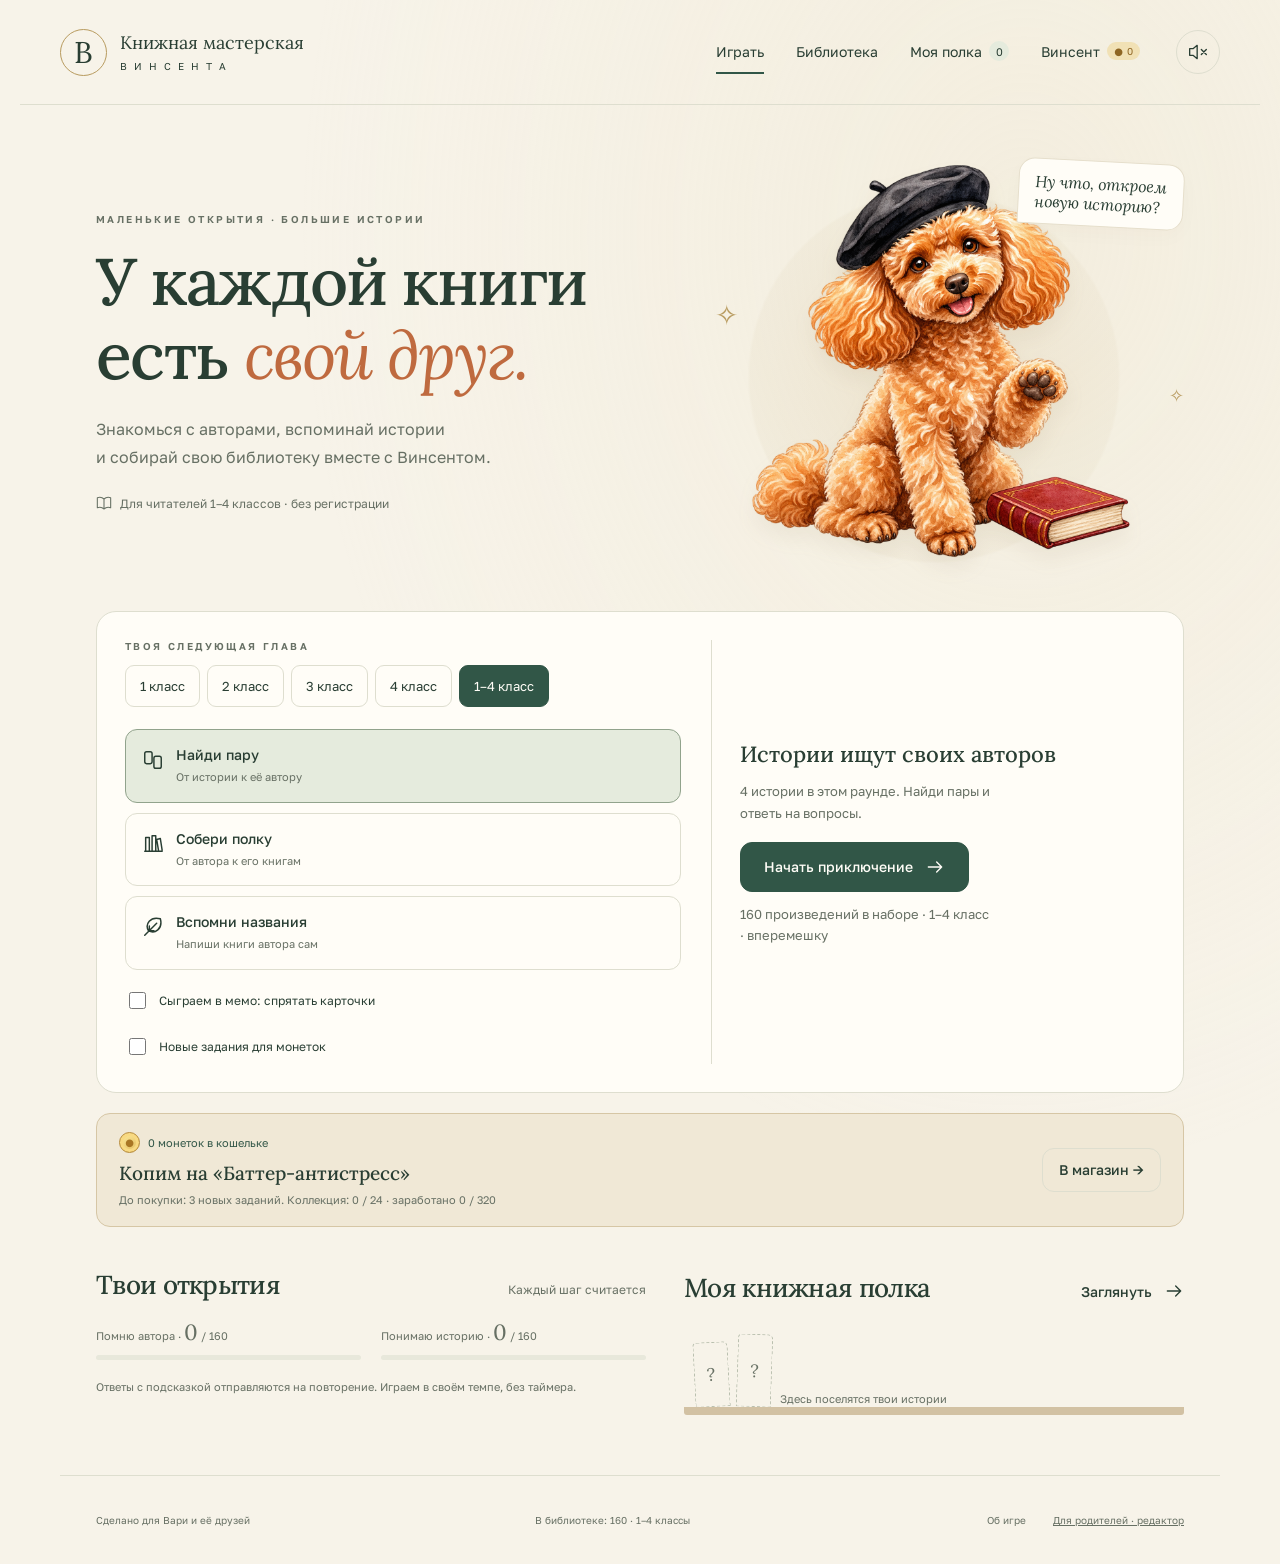
==== index.html @ 64756c06 "Add sequential Vincent reward shop and learning coins Replace the ten-answer gift system with 24 ord" ====
<!doctype html>
<html lang="ru">
<head>
  <meta charset="utf-8">
  <meta name="viewport" content="width=device-width, initial-scale=1">
  <meta name="theme-color" content="#f7f3e9">
  <meta name="description" content="Уютная игра о книгах для 1–4 класса. Вспоминай авторов, читай истории и собирай библиотеку вместе с пуделем Винсентом.">
  <title>Книжная мастерская Винсента</title>
  <link rel="icon" href="./assets/favicon.svg" type="image/svg+xml">
  <link rel="stylesheet" href="./styles.css?v=0.5.0">
  <link rel="stylesheet" href="./shop.css?v=0.5.0">
  <script src="./data.js" defer></script>
  <script src="./texts.js" defer></script>
  <script src="./rewards.js?v=0.5.0" defer></script>
  <script src="./wardrobe.js?v=0.5.0" defer></script>
  <script src="./engine.js?v=0.5.0" defer></script>
  <script src="./content.js" defer></script>
  <script src="./app.js?v=0.5.0" defer></script>
</head>
<body>
  <a class="skip" href="#main">К содержимому</a>
  <header class="site-header">
    <a class="brand" href="#home" aria-label="Книжная мастерская Винсента, на главную"><span class="brand-seal" aria-hidden="true">В</span><span>Книжная мастерская<small>В И Н С Е Н Т А</small></span></a>
    <nav class="main-nav" aria-label="Главная навигация"><a href="#home" data-nav="home">Играть</a><a href="#library" data-nav="library">Библиотека</a><a href="#shelf" data-nav="shelf">Моя полка <span id="shelf-count">0</span></a><a href="#wardrobe" data-nav="wardrobe">Винсент <span class="nav-wallet"><span aria-hidden="true">●</span> <span id="coin-wallet">0</span></span></a></nav>
    <button type="button" id="sound-toggle" class="icon-button" aria-label="Включить звуки" aria-pressed="false"></button>
  </header>
  <main id="main" tabindex="-1"></main>
  <footer class="site-footer"><span>Сделано для Вари и её друзей</span><span id="catalogue-count">Все 102 позиции списка · 1–4 классы</span><span class="footer-links"><button type="button" data-action="about">Об игре</button><a href="./admin.html">Для родителей · редактор</a></span></footer>
  <dialog id="reader" aria-labelledby="reader-title"><div id="reader-content"></div></dialog>
  <dialog id="about" aria-labelledby="about-title"><button class="close-dialog" type="button" data-action="close-about" aria-label="Закрыть">×</button><span class="eyebrow">Для родителей</span><h2 id="about-title">Немного о мастерской</h2><p>В каталоге представлены все 102 пронумерованные позиции трёх фотографий. Каждое явно названное произведение вынесено в отдельную карточку. Для циклов, народных жанров и глав «по выбору» взяты конкретные тексты; выбор указан в карточках. Классы взяты из присланной таблицы: если в строке несколько классов, текст доступен в каждом из них.</p><p>В каждой истории есть краткое описание и вопрос о содержании. Короткие классические тексты и отмеченные отрывки можно читать здесь. Для современных произведений и переводов доступны описание и ссылка на русский текст источника.</p><p>«Помню автора» и «Понимаю историю» отмечаются отдельно. Прочитанный во время задания текст считается подсказкой. Книга становится освоенной после двух самостоятельных ответов по каждому направлению и сопоставления в двух направлениях: от книги к автору и от автора к книгам. Во втором направлении подходят «Собери полку» и «Вспомни названия».</p><p>В магазине Винсента 24 последовательные покупки общей стоимостью 320 монеток. За каждую книгу можно заработать две: одну за самостоятельное прохождение от произведения к автору, другую — за обратное направление. Нужны верный автор и ответ по содержанию без подсказки. «Собери полку» и «Вспомни названия» делят монетку обратного направления. Повтор того же задания не приносит новых монет. После подсказки можно вернуться и заработать монетку самостоятельно. Покупка списывает монетки; вещь остаётся в коллекции. Прежние подарки сохранены отдельно от новой коллекции.</p><p>В режиме «Вспомни названия» вводи по одному произведению автора и нажимай Enter. Небольшие опечатки, кавычки и «ё/е» не мешают ответу. Затем ответь на вопросы о названных историях. Если произведения нет в каталоге, оно пока не проверяется.</p><p>Если к карточке добавлена аудиокнига, её можно открыть по ссылке.</p><p>Прогресс хранится только в этом браузере. Регистрация не нужна. При очистке данных браузера прогресс исчезнет. Звук выключен по умолчанию.</p><p>Описания и вопросы написаны для игры. Классические тексты сопровождаются ссылками на источники. Иллюстрации Винсента созданы с помощью генерации изображений по предоставленному референсу.</p><button type="button" class="button secondary" data-action="export-progress">Сохранить мой прогресс</button></dialog>
  <div class="toast" id="toast" role="status" aria-live="polite"></div>
  <div id="celebration" aria-hidden="true"></div>
  <noscript><p class="noscript">Для игры нужен JavaScript. Включи его в браузере и обнови страницу.</p></noscript>
</body>
</html>
---- styles.css ----
@import url('https://fonts.googleapis.com/css2?family=Golos+Text:wght@400;500;600;700&family=Lora:ital,wght@0,400;0,500;0,600;1,400;1,500&display=swap');
:root{--paper:#f7f3e9;--card:#fffdf7;--ink:#293e33;--muted:#677064;--green:#315647;--green-soft:#e5ebdd;--orange:#bf6a3f;--gold:#b89b5f;--line:#dedecf;--red:#925442;--serif:'Lora',Georgia,serif;--sans:'Golos Text',system-ui,sans-serif;color-scheme:light;font-family:var(--sans);font-size:16px;color:var(--ink);background:var(--paper)}
*{box-sizing:border-box}body{margin:0;min-width:320px;background:radial-gradient(ellipse at 80% 15%,#eee6ce66,transparent 50%),var(--paper)}button,input,select{font:inherit}button,a{-webkit-tap-highlight-color:transparent}button{cursor:pointer}a{color:inherit}button:disabled{cursor:default}button:focus-visible,a:focus-visible,input:focus-visible,summary:focus-visible,select:focus-visible{outline:3px solid var(--orange);outline-offset:4px}button{color:inherit}h1,h2,h3,p{margin-top:0}h1,h2,h3{font-family:var(--serif);font-weight:500}h1{font-size:clamp(38px,5.3vw,66px);line-height:1.12;letter-spacing:-1.7px}h2{font-size:clamp(28px,3.5vw,40px);line-height:1.2;letter-spacing:-.7px}h3{font-size:22px;line-height:1.35}p{line-height:1.7}button svg,a svg{width:20px;height:20px;flex-shrink:0}svg{fill:none;stroke:currentColor;stroke-width:1.6;stroke-linecap:round;stroke-linejoin:round}button:disabled{opacity:.6}[hidden]{display:none!important}.skip{position:absolute;top:-70px;left:12px;background:var(--card);z-index:100;padding:12px}.skip:focus{top:12px}
.site-header{max-width:1240px;margin:auto;min-height:105px;padding:22px 40px;display:flex;align-items:center;gap:36px;border-bottom:1px solid var(--line)}.brand{display:flex;align-items:center;gap:13px;text-decoration:none;font-family:var(--serif);font-size:18px;line-height:1.3}.brand small{display:block;font-family:var(--sans);font-size:10px;letter-spacing:2px;margin-top:5px}.brand-seal{border:1px solid var(--gold);border-radius:50%;width:47px;height:47px;display:grid;place-items:center;font-size:30px;flex-shrink:0}.main-nav{display:flex;align-items:center;gap:32px;margin-left:auto}.main-nav a{text-decoration:none;font-size:14px;min-height:44px;display:flex;align-items:center;gap:7px;border-bottom:2px solid transparent}.main-nav a[aria-current]{border-color:var(--green)}#shelf-count{font-size:11px;background:var(--green-soft);border-radius:100%;min-width:20px;height:20px;display:grid;place-items:center}.icon-button{width:44px;height:44px;border:1px solid var(--line);border-radius:100%;background:transparent;display:grid;place-items:center}.icon-button:hover{background:var(--green-soft)}main{max-width:1160px;margin:auto;padding:36px 36px 60px;min-height:calc(100vh - 200px)}.eyebrow{text-transform:uppercase;font-size:10px;letter-spacing:2.4px;font-weight:600;display:block;color:var(--muted);margin-bottom:20px}.hero{position:relative;display:grid;grid-template-columns:1.12fr 1fr;align-items:center;gap:30px;min-height:425px}.hero-copy{z-index:1}.hero h1{max-width:650px;margin-bottom:22px}.hero h1 em{color:var(--orange);font-weight:400}.hero-copy>p{color:var(--muted);max-width:440px;font-size:16px;line-height:1.8;margin-bottom:23px}.hero-art{position:relative;display:grid;place-items:center;align-self:stretch;min-height:370px}.hero-art:before{content:'';width:85%;aspect-ratio:1;max-width:400px;border-radius:48% 52% 45% 55%;background:radial-gradient(ellipse,#e4d5b56b,#e5dbc338 65%,transparent 66%);position:absolute;bottom:0}.vincent{width:100%;max-width:410px;position:relative;filter:drop-shadow(0 12px 9px #8e755115);transform-origin:50% 90%;animation:breathe 5s ease-in-out infinite}.hero-art .vincent{max-width:395px;align-self:end}.float-note{position:absolute;background:var(--card);border:1px solid #e6dfcc;padding:12px 16px;border-radius:16px 16px 16px 2px;font-family:var(--serif);font-style:italic;font-size:16px;box-shadow:0 7px 20px #473a1f06;top:14px;right:0;transform:rotate(3deg);z-index:2}.hero-star{position:absolute;color:var(--gold);font-size:28px;top:35%;left:6%}.hero-star.second{font-size:18px;left:auto;right:0;top:55%}.hero-note{font-size:12px;color:var(--muted);display:flex;gap:8px;align-items:center}.hero-note svg{width:16px;height:16px}.button{display:inline-flex;align-items:center;justify-content:center;gap:12px;background:var(--green);color:var(--card);border:1px solid var(--green);border-radius:12px;padding:14px 23px;min-height:50px;font-weight:500;font-size:14px;text-decoration:none;transition:transform .2s,background .2s}.button:hover{background:#254436;transform:translateY(-2px)}.button.secondary{background:transparent;color:var(--ink);border-color:var(--line)}.button.secondary:hover{background:var(--green-soft)}.button.small{padding:10px 16px;min-height:44px}.button.text{border:0;padding:10px 0;background:transparent;color:var(--ink)}.section-heading{display:flex;justify-content:space-between;align-items:baseline;gap:15px;margin-bottom:18px}.section-heading h2{font-size:26px;margin:0}.section-heading p{color:var(--muted);font-size:12px;margin:0}.play-panel{position:relative;display:grid;grid-template-columns:1.25fr 1fr;gap:30px;border:1px solid var(--line);border-radius:20px;background:var(--card);padding:28px;margin-top:34px}.play-panel .eyebrow{margin-bottom:13px}.grade-row{display:flex;flex-wrap:wrap;gap:7px}.chip{border:1px solid var(--line);border-radius:9px;padding:9px 14px;min-height:42px;background:transparent;font-size:13px}.chip[aria-pressed=true]{background:var(--green);border-color:var(--green);color:var(--card)}.mode-picker{display:grid;grid-template-columns:1fr 1fr;gap:10px;margin-top:22px}.mode-card{background:transparent;border:1px solid var(--line);border-radius:12px;padding:16px;text-align:left;display:flex;gap:12px;align-items:flex-start}.mode-card svg{width:22px;height:22px;margin-top:3px}.mode-card strong{display:block;font-size:14px;font-weight:500;margin-bottom:6px}.mode-card small{font-size:11px;color:var(--muted);line-height:1.5;display:block}.mode-card[aria-pressed=true]{background:var(--green-soft);border-color:#91a38c}.play-start{display:flex;flex-direction:column;align-items:flex-start;justify-content:center;padding-left:28px;border-left:1px solid var(--line)}.play-start h3{margin-bottom:10px}.play-start p{font-size:13px;color:var(--muted);max-width:250px;margin-bottom:18px}.checkline{font-size:12px;display:flex;align-items:center;gap:10px;margin-top:14px;min-height:34px;cursor:pointer}.checkline input{width:17px;height:17px;accent-color:var(--green)}.little-note{font-size:11px;color:var(--muted);margin:12px 0 0;line-height:1.6}.home-bottom{display:grid;grid-template-columns:1.1fr 1fr;gap:38px;margin-top:42px}.home-bottom h3{font-size:20px}.progress-lines{display:flex;gap:20px;margin:18px 0}.progress-lines>div{flex:1}.progress-lines label{font-size:11px;display:block;margin-bottom:9px;color:var(--muted)}.track{height:5px;background:#e8e8db;border-radius:8px;overflow:hidden}.track span{height:100%;display:block;background:var(--green);border-radius:8px;transition:width .5s}.track.meaning span{background:var(--orange)}.progress-value{font-size:22px;font-family:var(--serif)}.preview-books{display:flex;align-items:flex-end;gap:8px;border-bottom:8px solid #d2c1a3;border-radius:0 0 3px 3px;height:84px;padding:0 10px}.book-spine{height:65px;width:35px;border:1px solid #ffffff44;border-radius:4px 5px 0 0;background:var(--green);color:var(--card);display:grid;place-items:center;transform:rotate(-3deg);box-shadow:inset 3px 0 #ffffff20;font-family:var(--serif);font-size:18px}.book-spine:nth-child(3n+2){height:73px;background:#9b5f4e;transform:rotate(2deg)}.book-spine:nth-child(3n){height:58px;background:#b59a5f;transform:rotate(-1deg)}.book-ghost{border:1px dashed #b9bfae;background:transparent!important;box-shadow:none;color:var(--muted)}
.page-top{display:flex;justify-content:space-between;gap:20px;align-items:flex-end;margin:15px 0 28px}.page-top h1{font-size:40px;margin-bottom:12px}.page-top p{color:var(--muted);font-size:14px;max-width:580px;margin:0}.toolbar{display:flex;flex-wrap:wrap;align-items:center;gap:14px;margin-bottom:24px}.search{flex:1;min-width:180px;position:relative}.search input{width:100%;min-height:46px;border:1px solid var(--line);border-radius:10px;background:var(--card);padding:11px 15px;color:var(--ink)}.library-grid{display:grid;grid-template-columns:repeat(3,minmax(0,1fr));gap:18px}.library-card{border:1px solid var(--line);background:var(--card);border-radius:14px;overflow:hidden;display:flex;flex-direction:column}.book-cover{position:relative;height:125px;display:grid;place-items:center;background:#e7eadc;color:#6b8063;overflow:hidden}.book-cover svg{width:58px;height:58px;stroke-width:1}.book-cover:after{content:'';position:absolute;width:100px;height:100px;right:-20px;bottom:-35px;border:1px solid currentColor;border-radius:100%;opacity:.2}.book-cover.tone-1{background:#f0dfca;color:#9c7049}.book-cover.tone-2{background:#e1e9e7;color:#607f7e}.book-cover.tone-3{background:#ebdcd6;color:#9f7065}.book-cover .cover-label{position:absolute;top:12px;left:14px;font-size:9px;letter-spacing:1.5px;text-transform:uppercase}.library-body{padding:20px;display:flex;flex:1;flex-direction:column}.library-body h3{font-size:19px;margin-bottom:8px}.author-line{font-size:12px;color:var(--muted);margin-bottom:12px}.library-body .summary{font-size:12px;line-height:1.7;color:var(--muted);margin:0 0 16px}.library-body .card-actions{margin-top:auto;display:flex;align-items:center;justify-content:space-between;gap:8px}.read-button{border:0;background:transparent;padding:10px 0;min-height:44px;color:var(--green);font-weight:500;font-size:12px;display:flex;align-items:center;gap:7px}.read-button:hover{text-decoration:underline}.pick-check{font-size:10px;display:flex;align-items:center;gap:6px;min-height:44px}.pick-check input{width:17px;height:17px;accent-color:var(--green)}.selection-bar{display:flex;justify-content:space-between;align-items:center;flex-wrap:wrap;gap:12px;padding:16px 20px;background:var(--green-soft);border-radius:12px;margin-bottom:24px;font-size:12px}.selection-bar .actions{display:flex;gap:12px;flex-wrap:wrap}.empty-state{text-align:center;padding:50px 20px;grid-column:1/-1}.empty-state h2{font-size:26px}.empty-state p{color:var(--muted);font-size:14px}.empty-state .vincent{max-width:200px}.shelf-status{display:flex;gap:6px;flex-wrap:wrap;margin-top:12px}.status-tag{font-size:9px;border-radius:20px;padding:5px 8px;background:var(--green-soft);color:var(--green)}.status-tag.wait{background:#f0e3cc;color:#775d32}.shelf-filters{display:flex;gap:8px;margin:22px 0;flex-wrap:wrap}
.game-top{display:flex;align-items:center;justify-content:space-between;gap:20px;margin-bottom:26px}.game-top .eyebrow{margin:0 0 5px}.game-title{font-size:27px;margin:0}.round-progress{min-width:150px}.round-progress p{font-size:11px;margin:0 0 9px;text-align:right;color:var(--muted)}.game-layout{display:grid;grid-template-columns:185px minmax(0,1fr);gap:30px;align-items:start}.guide{position:sticky;top:25px;text-align:center}.guide .vincent{width:180px;margin-top:8px}.guide-bubble{background:var(--card);border:1px solid var(--line);border-radius:14px 14px 3px 14px;padding:15px;font-family:var(--serif);font-size:15px;line-height:1.6;text-align:left}.guide-name{font-size:10px;letter-spacing:1.6px;text-transform:uppercase;color:var(--muted);margin:10px}.board-head{display:flex;justify-content:space-between;align-items:center;gap:12px;margin-bottom:18px}.board-head p{margin:0;font-size:12px;color:var(--muted)}.pair-columns{display:grid;grid-template-columns:1.2fr 1fr;gap:18px}.column-label{font-size:10px;text-transform:uppercase;letter-spacing:1.6px;color:var(--muted);margin-bottom:12px}.pair-list{display:grid;gap:12px}.pair-card{position:relative;background:var(--card);border:1px solid var(--line);border-radius:13px;min-height:122px;width:100%;padding:18px;text-align:left;display:flex;flex-direction:column;justify-content:center;transition:transform .25s,background .25s,border-color .2s}.pair-card strong{font-family:var(--serif);font-size:17px;font-weight:500;line-height:1.45}.pair-card small{font-size:10px;color:var(--muted);margin-top:8px;line-height:1.5}.pair-card .card-icon{color:var(--orange);margin-bottom:9px;display:block}.pair-card .card-icon svg{width:23px;height:23px}.pair-card:hover:not(:disabled){border-color:#8b9c81;transform:translateY(-2px)}.pair-card.selected{border:2px solid var(--green);padding:17px;background:#edf0e4;box-shadow:0 0 0 3px #31564709}.pair-card.matched{background:var(--green-soft);border-color:#b7c6ab;opacity:.7}.pair-card.matched:after{content:'✓';position:absolute;right:12px;top:10px;color:var(--green);font-size:12px}.pair-card.closed{align-items:center;background:repeating-linear-gradient(45deg,#e7e9db,#e7e9db 6px,#eceee4 6px,#eceee4 12px);border:4px solid var(--card);outline:1px solid var(--line);color:var(--green);text-align:center}.pair-card.closed strong{font-size:26px}.pair-card.closed small{font-size:10px}.story-peek{padding:20px;background:#eeeadc;border-radius:12px;margin-top:18px;animation:appear .3s}.story-peek .eyebrow{margin-bottom:10px}.story-peek p{font-size:13px;margin-bottom:6px}.story-peek .read-button{padding-bottom:0}.feedback{font-size:13px;line-height:1.6;margin-top:16px;min-height:24px}.feedback.error{color:var(--red)}.question-card{padding:25px;background:var(--card);border:1px solid #d5c9a8;border-radius:16px;margin-top:18px;animation:appear .35s}.question-card .eyebrow{color:var(--orange);margin-bottom:12px}.question-card h2{font-size:23px;line-height:1.45;margin-bottom:18px}.question-answers{display:grid;gap:10px}.answer{display:flex;align-items:center;gap:14px;min-height:55px;text-align:left;border:1px solid var(--line);border-radius:10px;padding:12px 15px;background:var(--card);font-size:13px;line-height:1.5}.answer .letter{width:25px;height:25px;flex-shrink:0;border:1px solid var(--line);border-radius:50%;display:grid;place-items:center;font-size:10px}.answer:hover:not(:disabled){background:var(--green-soft)}.answer.wrong{background:#f5e5dd;border-color:#c69a85}.answer.correct{background:var(--green-soft);border-color:var(--green)}.explanation{font-size:13px;line-height:1.8;background:var(--green-soft);padding:16px;border-radius:10px;margin:16px 0}.question-meta{font-size:11px;color:var(--muted);line-height:1.6;margin-top:12px}.shelf-author{background:var(--green);color:var(--card);padding:22px;border-radius:14px;margin-bottom:20px}.shelf-author .eyebrow{color:#d6dfcf;margin-bottom:10px}.shelf-author h2{font-size:25px;line-height:1.4;margin-bottom:8px}.shelf-author p{font-size:12px;color:#e0e7d9;margin:0}.shelf-options{display:grid;grid-template-columns:repeat(2,minmax(0,1fr));gap:12px}.shelf-option{border:1px solid var(--line);background:var(--card);border-radius:12px;padding:17px;text-align:left;display:flex;gap:12px;align-items:flex-start;min-height:130px}.shelf-option .tick{width:22px;height:22px;display:grid;place-items:center;border:1px solid var(--line);border-radius:6px;flex-shrink:0;font-size:13px}.shelf-option[aria-pressed=true]{background:var(--green-soft);border-color:var(--green)}.shelf-option[aria-pressed=true] .tick{background:var(--green);color:var(--card)}.shelf-option strong{font:500 16px/1.5 var(--serif);display:block}.shelf-option small{display:block;font-size:11px;line-height:1.65;color:var(--muted);margin-top:8px}.board-actions{display:flex;gap:12px;flex-wrap:wrap;margin-top:20px}.result{text-align:center;max-width:650px;margin:15px auto}.result .vincent{width:220px}.result h1{font-size:45px;margin:12px 0 20px}.result p{color:var(--muted);font-size:14px}.result-books{display:flex;justify-content:center;gap:10px;margin:28px 0 30px;flex-wrap:wrap}.result-book{width:125px;min-height:145px;border-radius:4px 12px 12px 4px;background:var(--green);color:var(--card);padding:15px 12px;border-left:7px solid #ffffff22;display:flex;flex-direction:column;justify-content:space-between;box-shadow:4px 4px #dfd7c4;animation:book-arrive .6s both;font-family:var(--serif);font-size:13px;line-height:1.5}.result-book:nth-child(2n){background:#9b5f4e}.result-book small{font-family:var(--sans);font-size:8px;color:#fbf4e5}.result .board-actions{justify-content:center}.reward-note{padding:15px;border:1px solid var(--line);border-radius:12px;margin:20px 0;font-size:12px}.site-footer{max-width:1160px;margin:auto;padding:24px 36px;display:flex;justify-content:space-between;align-items:center;gap:18px;border-top:1px solid var(--line);color:var(--muted);font-size:10px;line-height:1.6}.site-footer button{border:0;background:transparent;color:var(--muted);padding:12px;font-size:10px}.site-footer button:hover{text-decoration:underline}dialog{border:1px solid var(--line);border-radius:20px;padding:36px;background:var(--card);color:var(--ink);width:min(680px,calc(100% - 28px));max-height:90dvh;box-shadow:0 20px 90px #12281e30}dialog::backdrop{background:#28362c80;backdrop-filter:blur(4px)}dialog h2{font-size:30px;padding-right:22px}dialog p{font-size:14px}.close-dialog{position:absolute;right:17px;top:15px;background:transparent;border:1px solid var(--line);border-radius:50%;width:40px;height:40px;font-size:25px;display:grid;place-items:center}.reader-meta{font-size:11px;color:var(--muted);margin-bottom:20px}.reader-tabs{display:flex;gap:10px;flex-wrap:wrap;border-bottom:1px solid var(--line);padding-bottom:14px;margin-bottom:22px}.reader-tabs button{font-size:12px;padding:10px 15px;border-radius:8px;border:1px solid var(--line);background:transparent}.reader-tabs button[aria-selected=true]{background:var(--green-soft);border-color:#91a38b}.reader-text{font-family:var(--serif);font-size:18px;line-height:1.9;white-space:pre-line}.reader-summary{font-size:16px;line-height:1.9}.reader-source{font-size:11px;border-top:1px solid var(--line);padding-top:20px;margin-top:28px;color:var(--muted);line-height:1.8}.reader-source a{display:inline-flex;align-items:center;gap:6px;color:var(--green)}.reader-source a svg{width:14px;height:14px}.reader-warning{padding:14px;background:var(--green-soft);border-radius:10px;color:var(--green);font-size:11px;line-height:1.6}.text-size{display:flex;gap:8px;margin-left:auto}.text-size button{min-width:44px}.toast{position:fixed;bottom:22px;left:50%;transform:translate(-50%,20px);opacity:0;pointer-events:none;background:var(--green);color:var(--card);font-size:13px;line-height:1.5;max-width:calc(100% - 36px);padding:14px 20px;border-radius:12px;z-index:100;transition:.3s}.toast.show{opacity:1;transform:translate(-50%,0)}#celebration{position:fixed;inset:0;pointer-events:none;overflow:hidden;z-index:80}.confetti{position:absolute;top:35%;width:7px;height:11px;background:var(--orange);animation:confetti 1.6s ease-out forwards;left:50%}.confetti:nth-child(3n){background:var(--gold)}.confetti:nth-child(3n+1){background:var(--green)}.celebrate .vincent{animation:happy .7s ease-in-out 2}.thinking .vincent{animation:think 1.1s ease-in-out}.wiggle{animation:wiggle .4s}.noscript{padding:30px;text-align:center}.sr-only{position:absolute;width:1px;height:1px;padding:0;margin:-1px;overflow:hidden;clip:rect(0,0,0,0);white-space:nowrap;border:0}
@keyframes breathe{0%,100%{transform:rotate(-1deg) translateY(0)}50%{transform:rotate(1deg) translateY(-5px)}}@keyframes happy{0%,100%{transform:translateY(0) rotate(0)}30%{transform:translateY(-20px) rotate(-6deg)}65%{transform:translateY(-8px) rotate(5deg)}}@keyframes think{0%,100%{transform:rotate(0)}40%{transform:rotate(8deg)}70%{transform:rotate(4deg)}}@keyframes appear{from{opacity:0;transform:translateY(8px)}to{opacity:1;transform:translateY(0)}}@keyframes book-arrive{from{opacity:0;transform:translateY(-35px) rotate(-10deg)}to{opacity:1;transform:translateY(0) rotate(0)}}@keyframes wiggle{0%,100%{transform:translateX(0)}25%{transform:translateX(-5px)}75%{transform:translateX(5px)}}@keyframes confetti{to{transform:translate(var(--dx),var(--dy)) rotate(var(--r));opacity:0}}
@media(min-width:1100px){main{padding-top:42px}.hero{min-height:430px}.hero-art .vincent{max-width:410px}}
@media(max-width:850px){.site-header{padding:20px 24px;gap:20px}.main-nav{gap:20px}main{padding:28px 24px 45px}.hero{gap:10px;min-height:350px}.hero-art{min-height:290px}.hero-art .vincent{max-width:310px}.hero h1{font-size:45px}.float-note{font-size:13px;top:10px;right:0}.play-panel{gap:22px;padding:24px;grid-template-columns:1.35fr 1fr}.mode-card{padding:12px;gap:8px}.mode-card svg{display:none}.play-start{padding-left:22px}.library-grid{grid-template-columns:repeat(2,minmax(0,1fr))}.game-layout{grid-template-columns:135px minmax(0,1fr);gap:20px}.guide .vincent{width:130px}.guide-bubble{font-size:13px;padding:12px}.pair-columns{gap:12px}.pair-card{padding:14px;min-height:127px}.pair-card.selected{padding:13px}.pair-card strong{font-size:15px}.site-footer{padding:22px 24px;flex-wrap:wrap}}
@media(max-width:600px){.site-header{padding:16px 20px 0;min-height:110px;gap:12px;flex-wrap:wrap}.brand{font-size:15px;gap:9px;flex:1}.brand small{font-size:8px}.brand-seal{width:39px;height:39px;font-size:26px}.icon-button{width:39px;height:39px;order:1}.main-nav{order:2;width:100%;margin:0;justify-content:space-around;gap:15px}.main-nav a{font-size:12px;min-height:43px}.site-header>.icon-button{margin-left:auto}main{padding:25px 20px 38px}.hero{display:flex;flex-direction:column;gap:0;min-height:0;text-align:center}.hero-copy .eyebrow{font-size:9px;letter-spacing:2px;margin-bottom:16px}.hero h1{font-size:41px;letter-spacing:-1px;margin-bottom:16px}.hero-copy>p{font-size:13px;max-width:330px;margin:0 auto 18px;line-height:1.75}.hero-note{justify-content:center;font-size:10px}.hero-art{width:100%;min-height:255px;margin-top:7px}.hero-art .vincent{width:265px;max-width:85%}.hero-art:before{width:260px}.float-note{right:0;top:10px;font-size:12px;max-width:120px;text-align:left}.hero-star{left:8%;top:28%}.hero-star.second{right:6%;top:60%}.play-panel{display:block;padding:22px 18px;margin-top:18px;border-radius:16px}.grade-row{gap:6px}.chip{font-size:11px;padding:9px 11px}.mode-picker{margin-top:18px;gap:8px}.mode-card{padding:13px 10px;min-height:95px}.mode-card strong{font-size:12px}.mode-card small{font-size:10px}.play-start{border-left:0;border-top:1px solid var(--line);margin-top:20px;padding:19px 0 0;display:block}.play-start h3{font-size:21px}.play-start p{font-size:12px;max-width:none}.play-start>.button{width:100%}.little-note{font-size:10px}.checkline{font-size:11px}.home-bottom{grid-template-columns:1fr;gap:22px;margin-top:30px}.home-bottom>section+section{border-top:1px solid var(--line);padding-top:22px}.section-heading h2{font-size:23px}.section-heading p{font-size:10px}.page-top{display:block;margin-top:0}.page-top h1{font-size:33px}.page-top p{font-size:12px}.page-top .button{margin-top:15px}.toolbar{gap:12px}.search{flex-basis:100%}.library-grid{gap:12px}.book-cover{height:94px}.book-cover svg{width:42px;height:42px}.book-cover .cover-label{font-size:8px;letter-spacing:.4px;left:10px}.library-body{padding:14px 12px}.library-body h3{font-size:16px}.author-line{font-size:10px}.library-body .summary{font-size:11px;line-height:1.6}.library-body .card-actions{display:block}.read-button{font-size:11px}.pick-check{font-size:10px}.selection-bar{padding:14px;font-size:11px}.selection-bar .button{font-size:11px}.game-top{gap:10px;margin-bottom:16px;align-items:center}.game-top>.button{padding:10px 0;border:0;font-size:0;min-width:30px}.game-title{font-size:22px}.game-top .eyebrow{font-size:8px;letter-spacing:1px}.round-progress{min-width:80px;max-width:100px}.round-progress p{font-size:10px}.game-layout{display:flex;flex-direction:column;gap:16px}.guide{position:static;display:flex;align-items:center;text-align:left;width:100%;gap:12px}.guide .vincent{width:75px;height:75px;object-fit:contain;order:-1;margin:0}.guide-bubble{flex:1;font-size:13px;border-radius:12px 12px 12px 2px;padding:12px}.guide-name{display:none}.game-board{width:100%}.pair-columns{gap:10px;grid-template-columns:1.1fr 1fr}.pair-list{gap:10px}.pair-card{padding:12px;min-height:112px;border-radius:10px}.pair-card.selected{padding:11px}.pair-card strong{font-size:14px}.pair-card small{font-size:9px;line-height:1.4}.pair-card .card-icon{margin-bottom:5px}.pair-card .card-icon svg{height:18px;width:18px}.column-label{font-size:8px;letter-spacing:1px}.pair-card.closed{padding:9px}.board-head p{font-size:11px}.board-head>.button{font-size:10px}.story-peek{padding:16px}.story-peek p{font-size:12px}.question-card{padding:18px}.question-card h2{font-size:20px}.answer{font-size:12px;padding:12px;gap:10px}.question-card .eyebrow{font-size:9px;letter-spacing:1px}.shelf-author{padding:18px}.shelf-author h2{font-size:22px}.shelf-options{grid-template-columns:1fr}.shelf-option{min-height:100px}.shelf-option strong{font-size:16px}.shelf-option small{font-size:12px}.board-actions .button{flex:1;font-size:12px}.result{margin-top:0}.result .vincent{width:175px}.result h1{font-size:33px}.result p{font-size:12px}.result-book{width:110px;min-height:135px}.site-footer{padding:20px;gap:8px;font-size:9px}.site-footer>span:first-child{width:100%}.site-footer button{padding:10px 0}dialog{padding:28px 20px;border-radius:16px}dialog h2{font-size:25px}dialog p{font-size:13px}.reader-text{font-size:17px;line-height:1.85}.reader-summary{font-size:15px}.reader-tabs{gap:6px}.reader-tabs button{padding:10px;font-size:11px}.text-size{margin-left:0}.toast{font-size:12px}}
@media(max-width:360px){main{padding-left:15px;padding-right:15px}.site-header{padding-left:15px;padding-right:15px}.hero h1{font-size:36px}.grade-row .chip{padding:9px}.library-grid{grid-template-columns:1fr}.library-card{display:grid;grid-template-columns:75px 1fr}.book-cover{height:100%;min-height:170px}.book-cover .cover-label{display:none}.library-body .card-actions{display:flex}.pair-card strong{font-size:12px}}
.vincent{height:auto}
@media(prefers-reduced-motion:reduce){*,*:before,*:after{animation:none!important;transition:none!important;scroll-behavior:auto!important}#celebration{display:none}}

.shelf-lamp{margin-left:auto;align-self:flex-end;color:#a77f36;filter:drop-shadow(0 -4px 12px #e8bb5360)}.shelf-lamp svg{width:60px;height:70px;stroke-width:1.2}
.mascot-wrap{position:relative;display:inline-block;width:100%;max-width:410px;line-height:0}.mascot-wrap>.vincent{width:100%;height:auto}.mascot-toy{position:absolute;bottom:1%;left:0;width:26%;height:auto;filter:drop-shadow(0 4px 3px #3b311b15);animation:toy-bob 3s ease-in-out infinite}.guide .mascot-wrap{max-width:180px}.result .mascot-wrap{max-width:220px}.empty-state .mascot-wrap{max-width:200px}.gift-banner{display:flex;align-items:center;justify-content:space-between;gap:20px;padding:18px 22px;border:1px solid #d6c6a5;border-radius:14px;background:#f0e8d6;margin:20px 0}.gift-banner strong{font-family:var(--serif);font-weight:500;font-size:18px}.gift-banner p{font-size:11px;color:var(--muted);line-height:1.6;margin:6px 0 0}.result .gift-banner{text-align:left}.wardrobe-layout{display:grid;grid-template-columns:300px minmax(0,1fr);gap:36px;align-items:start}.wardrobe-preview{position:sticky;top:25px;text-align:center;background:#ede7d6;border:1px solid var(--line);border-radius:20px;padding:24px}.wardrobe-mascot{display:grid;place-items:center;min-height:260px}.wardrobe-preview h2{font-size:23px;margin:15px 0 10px}.wardrobe-preview>p{font-size:13px;color:var(--muted)}.wardrobe-gifts{display:grid;gap:16px}.gift-card{display:grid;grid-template-columns:130px minmax(0,1fr);gap:22px;background:var(--card);border:1px solid var(--line);border-radius:16px;padding:20px;align-items:center}.gift-art img{display:block;width:100%;height:auto}.gift-art.toy-art{padding:20px}.gift-card .eyebrow{margin-bottom:8px;font-size:9px}.gift-card h2{font-size:21px;margin-bottom:10px}.gift-card p{font-size:12px;color:var(--muted);margin-bottom:15px}.gift-card .button{font-size:12px}@keyframes toy-bob{0%,100%{transform:rotate(-4deg)}50%{transform:rotate(4deg) translateY(-4px)}}
@media(max-width:850px){.wardrobe-layout{grid-template-columns:240px minmax(0,1fr);gap:22px}.gift-card{grid-template-columns:90px minmax(0,1fr);padding:16px;gap:14px}.guide .mascot-wrap{max-width:130px}}
@media(max-width:600px){.main-nav{gap:8px}.main-nav a{font-size:11px}.hero-art .mascot-wrap{max-width:265px}.guide .mascot-wrap{width:75px;flex-shrink:0;order:-1}.guide .mascot-wrap .vincent{width:100%}.result .mascot-wrap{max-width:175px}.gift-banner{padding:16px;display:block}.gift-banner strong{font-size:17px}.gift-banner .button{margin-top:13px}.wardrobe-layout{display:flex;flex-direction:column;gap:20px}.wardrobe-preview{position:static;width:100%;padding:18px}.wardrobe-mascot{min-height:210px}.wardrobe-mascot .mascot-wrap{max-width:210px}.wardrobe-preview .track{max-width:270px;margin:auto}.wardrobe-gifts{width:100%}.gift-card{grid-template-columns:95px minmax(0,1fr);gap:14px;padding:15px}.gift-card h2{font-size:19px}.gift-card p{font-size:11px}.gift-card .button{font-size:11px;padding:10px 12px;min-height:44px}.gift-art.toy-art{padding:10px}}
.home-bottom>section{min-width:0}.section-heading{flex-wrap:wrap}.preview-books{overflow:hidden}.shelf-lamp{flex-shrink:0;width:48px}.shelf-lamp svg{width:48px}

/* Notes explain choices within open programme rows without crowding every card. */
.catalogue-note{font-size:12px;line-height:1.6;color:var(--muted);margin:0 0 14px}.catalogue-note summary{cursor:pointer;text-decoration:underline;text-underline-offset:3px}.catalogue-note p{margin:8px 0}.pair-card .title-cue{font-size:11px;line-height:1.45;opacity:.9;font-weight:400;display:block}.pair-card{overflow-wrap:anywhere}
/* Режим самостоятельного ввода и изображения из редактора. */
.mode-picker{grid-template-columns:1fr}.mode-card{min-height:72px}.recall-card{background:var(--card);border:1px solid var(--line);border-radius:17px;padding:28px}.recall-card h2{font-size:30px;line-height:1.35;margin-bottom:12px}.recall-card>p{font-size:14px;line-height:1.8}.recall-card .little-note{font-size:12px}.recall-card label{display:block;font-size:12px;margin:24px 0 10px}.recall-entry{display:flex;gap:10px}.recall-entry input{min-width:0;flex:1;border:1px solid #abb8a2;border-radius:10px;background:var(--paper);padding:13px 15px;color:var(--ink);font-size:16px}.recall-card #recall-note{margin-top:10px}.recall-found{padding:18px 0;margin-top:20px;border-top:1px solid var(--line)}.recall-found h3{font:500 14px var(--sans)}.recall-found ul{list-style:none;padding:0;display:grid;gap:10px;margin-bottom:0}.recall-found li{display:flex;align-items:start;gap:10px;font:16px/1.6 var(--serif)}.recall-found li svg{width:20px;height:20px;flex-shrink:0;color:var(--green);margin-top:3px}.book-cover.with-image{padding:0;background:#e9e4d5;min-height:150px}.book-cover.with-image img{display:block;width:100%;height:100%;object-fit:contain}.book-cover.image-unavailable:after{content:'Иллюстрация недоступна';font-size:12px;padding:15px;color:var(--muted)}.reader-cover{display:block;max-height:300px;max-width:100%;object-fit:contain;margin:0 auto 22px;border-radius:8px}.audiobook-link{margin-top:24px;padding:18px;background:var(--green-soft);border-radius:12px}.audiobook-link .little-note{margin:10px 0 0}.footer-links{display:flex;align-items:center;gap:15px;flex-wrap:wrap}.footer-links a{font-size:10px}.draft-preview-banner{padding:14px 24px;text-align:center;background:#f0e3bd;color:var(--ink);font-size:12px;line-height:1.7}textarea:focus-visible{outline:3px solid var(--orange);outline-offset:4px}
@media(max-width:600px){.mode-picker{grid-template-columns:1fr}.mode-card{min-height:66px;text-align:left}.mode-card strong{font-size:14px}.mode-card small{font-size:11px}.recall-card{padding:20px}.recall-card h2{font-size:25px}.recall-card>p{font-size:13px}.recall-entry{flex-direction:column}.recall-entry .button{width:100%}.recall-found li{font-size:15px}.book-cover.with-image{min-height:110px}.footer-links{gap:12px}.recall-card .board-actions{gap:7px}}

.cover-url-field{grid-column:1/-1}
.pair-cover{display:block;max-width:100%;height:72px;object-fit:contain;margin:0 auto 12px;border-radius:5px}.shelf-cover{width:48px;height:65px;object-fit:contain;flex-shrink:0;border-radius:4px}.shelf-option>span:last-child{min-width:0}
@media(max-width:600px){.pair-cover{height:50px;margin-bottom:8px}.shelf-cover{width:40px;height:55px}}
---- shop.css ----
/* Магазин и примерочная. */
.nav-wallet{display:inline-flex;gap:4px;align-items:center;color:#8f6623!important;background:#f1e1b5!important;border-radius:20px;padding:3px 7px!important;font-size:10px!important;white-space:nowrap}.coin-symbol{color:#c39139;display:inline-grid;place-items:center;width:21px;height:21px;border-radius:50%;border:1px solid #b78a38;background:linear-gradient(145deg,#ffec9f,#dfba5b);box-shadow:inset 0 0 0 3px #f8d982;color:#a97624;font-size:10px;flex-shrink:0;vertical-align:middle}.shop-page-top h1{font-size:48px}.shop-page-top p{max-width:610px}.shop-dashboard{display:grid;grid-template-columns:minmax(0,1fr) minmax(0,1fr);gap:25px;margin:28px 0 20px}.dressing-room{border:1px solid #d3d9c6;border-radius:22px;background:radial-gradient(ellipse at 50% 35%,#fff6dc,#e8e7d6 75%);padding:25px 20px 20px;text-align:center;display:flex;align-items:center;flex-direction:column;justify-content:center;overflow:hidden;min-width:0}.dressing-stage{width:100%;max-width:385px;min-height:350px;display:grid;place-items:center;position:relative;padding:10px 10px 20px}.dressing-caption h2{font-size:24px;margin:6px 0 10px}.dressing-caption p{font-size:11px;color:var(--muted);margin-bottom:14px}.equipped-chips{display:flex;flex-wrap:wrap;gap:6px;justify-content:center;max-width:100%}.equipped-chips button{border:1px solid #b8c5b0;border-radius:20px;background:#fffdf7b0;padding:7px 10px;font-size:10px;line-height:1.5;display:flex;gap:8px;align-items:center}.equipped-chips button span{font-size:15px}.shop-next{background:var(--card);border:1px solid var(--line);border-radius:22px;padding:25px;min-width:0}.shop-wallet{display:flex;justify-content:space-between;gap:8px;align-items:center;margin-bottom:23px}.shop-wallet>span:first-child{display:flex;gap:10px;align-items:center;flex-wrap:wrap}.shop-wallet strong{font:500 38px/1 var(--serif);color:var(--green)}.shop-wallet small{font-size:10px;color:var(--muted);max-width:70px;line-height:1.5}.shop-wallet .coin-symbol{width:29px;height:29px;font-size:13px}.collection-pill{border:1px solid var(--line);border-radius:20px;white-space:nowrap;font-size:10px;color:var(--muted);padding:8px 10px}.next-reward-art{float:right;width:130px;height:130px;margin:-4px -10px 0 8px;display:grid;place-items:center}.reward-image{display:block;width:100%;height:100%;object-fit:contain;filter:hue-rotate(var(--item-hue,0deg))}.shop-next>.eyebrow{font-size:9px;letter-spacing:1.4px}.shop-next h2{font-size:28px;line-height:1.3;margin:12px 0}.shop-next>p{font-size:12px;color:var(--muted);line-height:1.8;min-height:65px}.next-price{clear:both;display:flex;justify-content:space-between;gap:10px;font-size:12px;align-items:center;margin:18px 0 12px}.next-price>span:first-child{display:flex;gap:6px;align-items:center}.next-price strong{font-size:20px}.next-price>span:last-child{color:var(--muted);font-size:11px}.next-actions{display:flex;flex-wrap:wrap;gap:8px;margin:18px 0 20px}.next-actions .button{flex:1;white-space:normal;font-size:12px;padding:12px}.whole-journey{border-top:1px solid var(--line);padding-top:18px}.whole-journey>div:first-child{display:flex;justify-content:space-between;gap:8px;align-items:center;font-size:11px;margin-bottom:10px}.whole-journey strong{font-size:15px}.whole-journey span,.whole-journey p{color:var(--muted)}.whole-journey p{font-size:10px;margin:10px 0 0;line-height:1.6}.shop-how{border:1px solid var(--line);border-radius:14px;background:#edeedf;padding:0 20px;margin-bottom:34px;font-size:12px;line-height:1.85}.shop-how summary{cursor:pointer;padding:17px 0;font-weight:500}.shop-how>div{padding-bottom:20px;max-width:750px}.shop-how p{margin-top:0}.shop-collection-heading{align-items:center;margin:35px 0 20px}.shop-collection-heading .eyebrow{font-size:9px;letter-spacing:1.1px;margin-bottom:9px}.shop-collection-heading h2{margin:0;font-size:30px}.shop-filters{display:flex;gap:7px}.shop-grid{display:grid;grid-template-columns:repeat(3,minmax(0,1fr));gap:16px}.shop-card{display:flex;flex-direction:column;background:var(--card);border:1px solid var(--line);border-radius:17px;padding:17px;min-width:0;position:relative;overflow:hidden}.shop-card.is-next{border-color:#b18d44;box-shadow:0 0 0 2px #e6cf943d;background:#fffaf0}.shop-card.is-owned{background:#f5f7ed;border-color:#b8c5a7}.shop-card-top{display:flex;justify-content:space-between;gap:8px;font-size:9px;align-items:center;color:var(--muted)}.shop-card-top .coin-symbol{width:17px;height:17px;font-size:8px}.shop-card.is-owned .shop-card-top{color:var(--green)}.shop-card-art{height:137px;display:grid;place-items:center;margin:8px 0 12px}.shop-card-art img{max-width:160px}.shop-card.is-future .shop-card-art{opacity:.72}.shop-card .eyebrow{font-size:8px;letter-spacing:1.3px;margin-bottom:7px}.shop-card h3{font-size:19px;line-height:1.4;margin-bottom:9px}.shop-card>p{font-size:11px;line-height:1.75;color:var(--muted);margin-bottom:17px;flex:1}.shop-card>.button{font-size:11px;white-space:normal;min-height:45px;padding:10px;line-height:1.5;width:100%}.shop-card.is-future>.button{font-size:10px;background:transparent;opacity:.8}.item-colors{display:flex;justify-content:center;gap:12px;padding-top:14px}.color-dot{width:24px;height:24px;min-height:0;border:2px solid #fffdf7;border-radius:50%;box-shadow:0 0 0 1px #b6b5a6;padding:0;position:relative}.color-dot[aria-pressed=true]{box-shadow:0 0 0 2px var(--green)}.color-dot[aria-pressed=true]:after{content:'✓';font-size:11px;position:absolute;inset:0;display:grid;place-items:center;color:var(--green)}.color-original{background:#e7bd7e}.color-mint{background:#9ec9b5}.color-lavender{background:#c4b3df}.legacy-collection,.coin-checklist{margin:28px 0;border:1px solid var(--line);border-radius:14px;padding:0 20px;font-size:12px;color:var(--muted)}.legacy-collection>summary,.coin-checklist>summary{padding:18px 0;cursor:pointer;font-weight:500;color:var(--ink);line-height:1.7}.legacy-grid{display:grid;grid-template-columns:repeat(3,minmax(0,1fr));gap:12px;margin-bottom:20px}.legacy-grid article{border:1px solid var(--line);background:var(--card);border-radius:12px;padding:15px;text-align:center;display:flex;flex-direction:column;align-items:center;gap:10px;min-width:0}.legacy-grid img{height:105px;width:100%;object-fit:contain}.legacy-grid strong{font:500 15px var(--serif)}.legacy-grid .button{font-size:10px;min-height:40px;padding:10px}.coin-checklist>div{max-height:420px;overflow:auto;margin-bottom:20px;padding-right:8px}.coin-book-row{display:grid;grid-template-columns:minmax(0,1fr) 45px 45px;gap:12px;padding:11px 0;border-bottom:1px solid var(--line);align-items:center}.coin-book-row strong{font-size:12px;font-weight:500;color:var(--ink);line-height:1.6}.coin-book-row small{display:block;font-size:9px;line-height:1.5;color:var(--muted);margin-top:4px}.coin-book-row>span:not(:first-child){text-align:center;color:var(--green);font-size:17px}.shop-finished{text-align:center;padding:20px 0}.shop-finished>svg{height:75px;width:75px;fill:#e7c56c;stroke:#aa8d40;stroke-width:1}.shop-finished h2{font-size:29px}.shop-finished p{font-size:13px;color:var(--muted)}.shop-banner .balance-mini{display:flex;align-items:center;gap:8px;font-size:11px;margin-bottom:8px;color:var(--green)}.shop-banner strong{font-size:19px}.shop-banner p{max-width:650px}.round-coins{color:var(--green)!important;font-weight:500;background:#e4ecd8;padding:12px;border-radius:12px;margin:18px 0}.quest-check{margin-top:12px}.quest-check input{accent-color:#b58a3c}.shop-dialog{text-align:center;max-width:550px}.shop-dialog .purchase-art{width:190px;height:190px;display:grid;place-items:center;margin:5px auto 15px}.shop-dialog h2{font-size:29px;line-height:1.3;padding:0}.shop-dialog>p{color:var(--muted);font-size:13px;line-height:1.7}.shop-dialog>.button{margin-top:15px}.selfie-frame{position:relative;background:linear-gradient(145deg,#efe5cd,#d9e9da);border:9px solid #345344;border-radius:30px;max-width:340px;margin:20px auto;padding:30px 18px 22px;overflow:hidden;box-shadow:0 10px 25px #20382b20}.selfie-camera{position:absolute;left:40%;top:8px;width:20%;height:8px;border-radius:20px;background:#213e32}.selfie-frame #selfie-stage{padding:15px 0}.selfie-frame strong{font:500 25px var(--serif);display:block;margin-top:10px}.selfie-frame small{display:block;font-size:10px;color:var(--muted);margin-top:7px}.selfie-frame .mascot-wrap{line-height:0}.shop-dialog .board-actions{justify-content:center}
/* Слои нарядов и игрушек располагаются относительно одной квадратной позы. */
.shop-mascot{isolation:isolate;position:relative;line-height:0;display:inline-block;width:100%;max-width:410px;overflow:visible}.shop-mascot>.vincent{position:relative;z-index:1;display:block;width:100%;height:auto;animation:breathe 5s ease-in-out infinite;transform-origin:50% 70%}.shop-mascot .mascot-item{position:absolute;border:0;background:transparent;box-shadow:none;padding:0;min-height:0;line-height:0;z-index:3;width:31%;aspect-ratio:1;display:block;cursor:pointer}.shop-mascot .mascot-item img{width:100%;height:100%;display:block;object-fit:contain}.shop-mascot .mascot-item-toy{left:-1%;bottom:0}.shop-mascot .mascot-item-toy.item-iphone{left:auto;right:-2%;bottom:25%;width:29%}.shop-mascot .mascot-item-toy.item-pixel-kit{bottom:20%;left:0}.shop-mascot .mascot-item-ride{z-index:0;left:7%;bottom:-10%;width:85%;height:42%;aspect-ratio:auto}.shop-mascot .mascot-item-ride.item-neon-scooter{left:1%;bottom:-9%;width:83%;height:68%}.shop-mascot .mascot-item-backpack{z-index:0;left:2%;top:43%;width:38%}.shop-mascot .mascot-item-charm{left:0;top:60%;width:18%;z-index:3}.shop-mascot .wearable-overlay{position:absolute;inset:0;width:100%;height:100%;z-index:4;pointer-events:none;stroke:none;fill:none}.shop-mascot .wearable-look{z-index:2}.shop-mascot .mascot-play-stars{position:absolute;left:25%;top:10%;width:55%;font-size:30px;line-height:1.2;color:#c6a14f;z-index:5;opacity:0;pointer-events:none}.mascot-aura{position:absolute;inset:5% -3%;z-index:0;border-radius:50%;opacity:0;pointer-events:none}.keeper-mascot .mascot-aura{opacity:1;background:radial-gradient(ellipse,#f3d36d55,transparent 68%);box-shadow:0 0 45px #f8e18c30}.keeper-mascot .mascot-play-stars{opacity:1;animation:keeper-stars 3s ease-in-out infinite}.shop-mascot.play-squish .mascot-item-toy{animation:reward-squish 1.5s ease-in-out}.shop-mascot.play-dumpling .mascot-item-toy{animation:reward-dumpling 1.5s ease-in-out}.shop-mascot.play-swing .mascot-item-charm,.shop-mascot.play-swing .mascot-item-backpack{animation:reward-swing 1.5s ease-in-out;transform-origin:50% 5%}.shop-mascot.play-hop .mascot-item-toy{animation:reward-hop 1.5s ease-in-out}.shop-mascot.play-skate{animation:reward-skate 1.6s ease-in-out}.shop-mascot.play-hover{animation:reward-hover 1.6s ease-in-out}.shop-mascot.play-galaxy .mascot-item-toy{animation:reward-galaxy 1.6s ease-in-out}.shop-mascot.play-pixel .mascot-play-stars{animation:reward-stars 1.6s ease-out}.shop-mascot.play-pixel .mascot-item-toy{animation:reward-hop 1.6s ease-in-out}.shop-mascot.play-happy>.vincent{animation:happy .7s ease-in-out 2}.shop-mascot.play-skate .mascot-play-stars,.shop-mascot.play-galaxy .mascot-play-stars{animation:reward-stars 1.6s ease-out}.shop-mascot .mascot-item:focus-visible{outline:3px solid #bd7447;outline-offset:3px;border-radius:15px}.shop-mascot .mascot-item:hover{filter:drop-shadow(0 2px 7px #bca36a55)}
@keyframes reward-squish{0%,100%{transform:scale(1)}25%{transform:scale(1.3,.65)}55%{transform:scale(.85,1.15)}75%{transform:scale(1.08,.93)}}@keyframes reward-dumpling{0%,100%{transform:translate(0) rotate(0)}20%{transform:scale(1.2,.75)}45%{transform:translate(35%,-40%) rotate(20deg)}70%{transform:translate(-10%,-5%) rotate(-12deg)}}@keyframes reward-hop{0%,100%{transform:translateY(0)}25%,65%{transform:translateY(-22%)}45%,85%{transform:translateY(0) scale(1.08,.9)}}@keyframes reward-swing{0%,100%{transform:rotate(0)}20%{transform:rotate(25deg)}45%{transform:rotate(-20deg)}70%{transform:rotate(12deg)}}@keyframes reward-skate{0%,100%{transform:translateX(0) rotate(0)}35%{transform:translateX(8%) rotate(-7deg)}65%{transform:translateX(-5%) rotate(4deg)}}@keyframes reward-hover{0%,100%{transform:translateY(0)}35%{transform:translateY(-8%) rotate(-3deg)}65%{transform:translateY(-4%) rotate(3deg)}}@keyframes reward-galaxy{0%,100%{transform:scale(1) rotate(0);filter:drop-shadow(0 0 0 #bda4ec00)}35%{transform:scale(1.16,.82) rotate(12deg);filter:drop-shadow(0 0 15px #bda4ec)}70%{transform:scale(.9,1.08) rotate(-10deg)}}@keyframes reward-stars{0%,100%{opacity:0;transform:translateY(0) scale(.8)}35%{opacity:1;transform:translateY(-15px) scale(1.1)}75%{opacity:.5;transform:translateY(-35px) scale(1)}}@keyframes keeper-stars{0%,100%{opacity:.55;transform:translateY(0)}50%{opacity:1;transform:translateY(-5px)}}
@media(max-width:850px){.shop-page-top h1{font-size:40px}.shop-dashboard{gap:17px}.dressing-room{padding:17px 12px}.dressing-stage{min-height:270px}.shop-next{padding:20px}.shop-wallet strong{font-size:32px}.collection-pill{font-size:9px;padding:7px}.shop-wallet{flex-wrap:wrap;gap:10px}.next-reward-art{width:110px;height:110px}.shop-next h2{font-size:25px}.shop-grid{gap:13px}.shop-card{padding:14px}.shop-card h3{font-size:18px}.shop-card-art{height:120px}.shop-card-top{font-size:8px}}
@media(max-width:600px){.shop-page-top h1{font-size:33px}.shop-dashboard{grid-template-columns:1fr;gap:16px;margin-top:20px}.dressing-stage{max-width:285px;min-height:260px;padding-bottom:10px}.dressing-caption h2{font-size:21px}.dressing-room{padding:18px 15px}.dressing-caption p{font-size:11px}.shop-next{padding:20px}.shop-wallet strong{font-size:35px}.shop-wallet{margin-bottom:19px}.shop-wallet small{font-size:10px}.collection-pill{font-size:10px}.next-reward-art{width:115px;height:115px;margin-top:0}.shop-next h2{font-size:27px}.shop-next>p{font-size:12px;min-height:70px}.next-actions .button{font-size:12px;min-width:135px}.shop-grid{grid-template-columns:repeat(2,minmax(0,1fr));gap:12px}.shop-card{padding:13px 11px;border-radius:14px}.shop-card-art{height:105px;margin:8px 0}.shop-card h3{font-size:17px}.shop-card>p{font-size:11px;line-height:1.65}.shop-card-top{font-size:8px;gap:4px;flex-wrap:wrap}.shop-card>.button{font-size:11px;min-height:48px}.shop-card.is-future>.button{font-size:10px}.shop-card .eyebrow{font-size:8px;letter-spacing:.8px}.shop-collection-heading h2{font-size:26px}.shop-collection-heading{gap:15px}.shop-filters .chip{font-size:11px}.shop-how{padding:0 15px;font-size:12px}.legacy-collection,.coin-checklist{padding:0 15px}.legacy-grid{grid-template-columns:repeat(2,minmax(0,1fr));gap:10px}.legacy-grid article{padding:12px}.legacy-grid strong{font-size:14px}.coin-book-row{grid-template-columns:minmax(0,1fr) 35px 35px;gap:8px}.coin-book-row strong{font-size:11px}.coin-book-row small{font-size:8px}.coin-book-row>span:not(:first-child){font-size:16px}.shop-dialog .purchase-art{width:165px;height:165px}.shop-dialog h2{font-size:25px}.shop-banner .balance-mini{font-size:11px}.shop-banner strong{font-size:18px}.selfie-frame{max-width:280px;padding:25px 12px 18px}.selfie-frame strong{font-size:23px}.nav-wallet{font-size:9px!important;padding:2px 5px!important}.main-nav{gap:5px}.main-nav a{font-size:10px}.equipped-chips button{font-size:10px}}
@media(max-width:360px){.shop-grid{gap:9px}.shop-card{padding:11px 9px}.shop-card h3{font-size:15px}.shop-card-art{height:95px}.shop-card>p{font-size:10px}.shop-card>.button{font-size:10px}.next-actions{flex-direction:column}.shop-wallet{gap:12px}.shop-how .button{font-size:11px;padding:10px}.shop-collection-heading .eyebrow{font-size:8px}}
@media(prefers-reduced-motion:reduce){.shop-mascot,.shop-mascot>*{animation:none!important;transition:none!important}.mascot-play-stars{display:none}.shop-mascot .mascot-item:active{opacity:.7}}

.shop-mascot .mascot-look-play{position:absolute;inset:38% 31% 12% 31%;padding:0;z-index:2;background:transparent;border:0;border-radius:35%;cursor:pointer;min-height:0}.mascot-look-play:focus-visible{outline:3px solid #bd7447;outline-offset:4px}.shop-mascot.play-dragon>.vincent{animation:reward-dragon 1.6s ease-in-out}.shop-mascot.play-shimmer .wearable-look{animation:reward-shimmer 1.6s ease-in-out}.shop-mascot.play-keeper .mascot-aura{animation:reward-shimmer 1.6s ease-in-out}.shop-mascot.play-keeper .mascot-play-stars{animation:reward-stars 1.6s ease-out}.keeper-library{position:absolute;inset:auto 0 14%;height:32%;z-index:-1;display:flex;align-items:end;justify-content:space-between;border-bottom:5px solid #baa365;opacity:.65;pointer-events:none}.keeper-library i{display:block;width:9%;height:85%;border-radius:4px 4px 0 0;background:linear-gradient(90deg,#4f846d,#b5c28b);border:2px solid #bba667;box-shadow:inset 0 12px #e6cf8b66,inset 0 -12px #e6cf8b66}.keeper-library i:nth-child(2n){height:100%;background:#c38269;transform:rotate(-5deg)}.keeper-library i:nth-child(3n){height:70%;background:#9282af;transform:rotate(6deg)}@keyframes reward-dragon{0%,100%{transform:rotate(0) scale(1)}25%,65%{transform:rotate(-4deg) scale(1.025)}45%,85%{transform:rotate(3deg) scale(1.01)}}@keyframes reward-shimmer{0%,100%{filter:hue-rotate(0) drop-shadow(0 0 3px #e2ca8a)}50%{filter:hue-rotate(65deg) drop-shadow(0 0 16px #c7a2ee)}}

.wearable-feet.item-glowing-sneakers{filter:drop-shadow(0 1px 3px #f3c75f)!important;animation:sneaker-light 3s ease-in-out infinite}@keyframes sneaker-light{0%,100%{opacity:.82}50%{opacity:1;filter:drop-shadow(0 1px 6px #f3c75f)}}
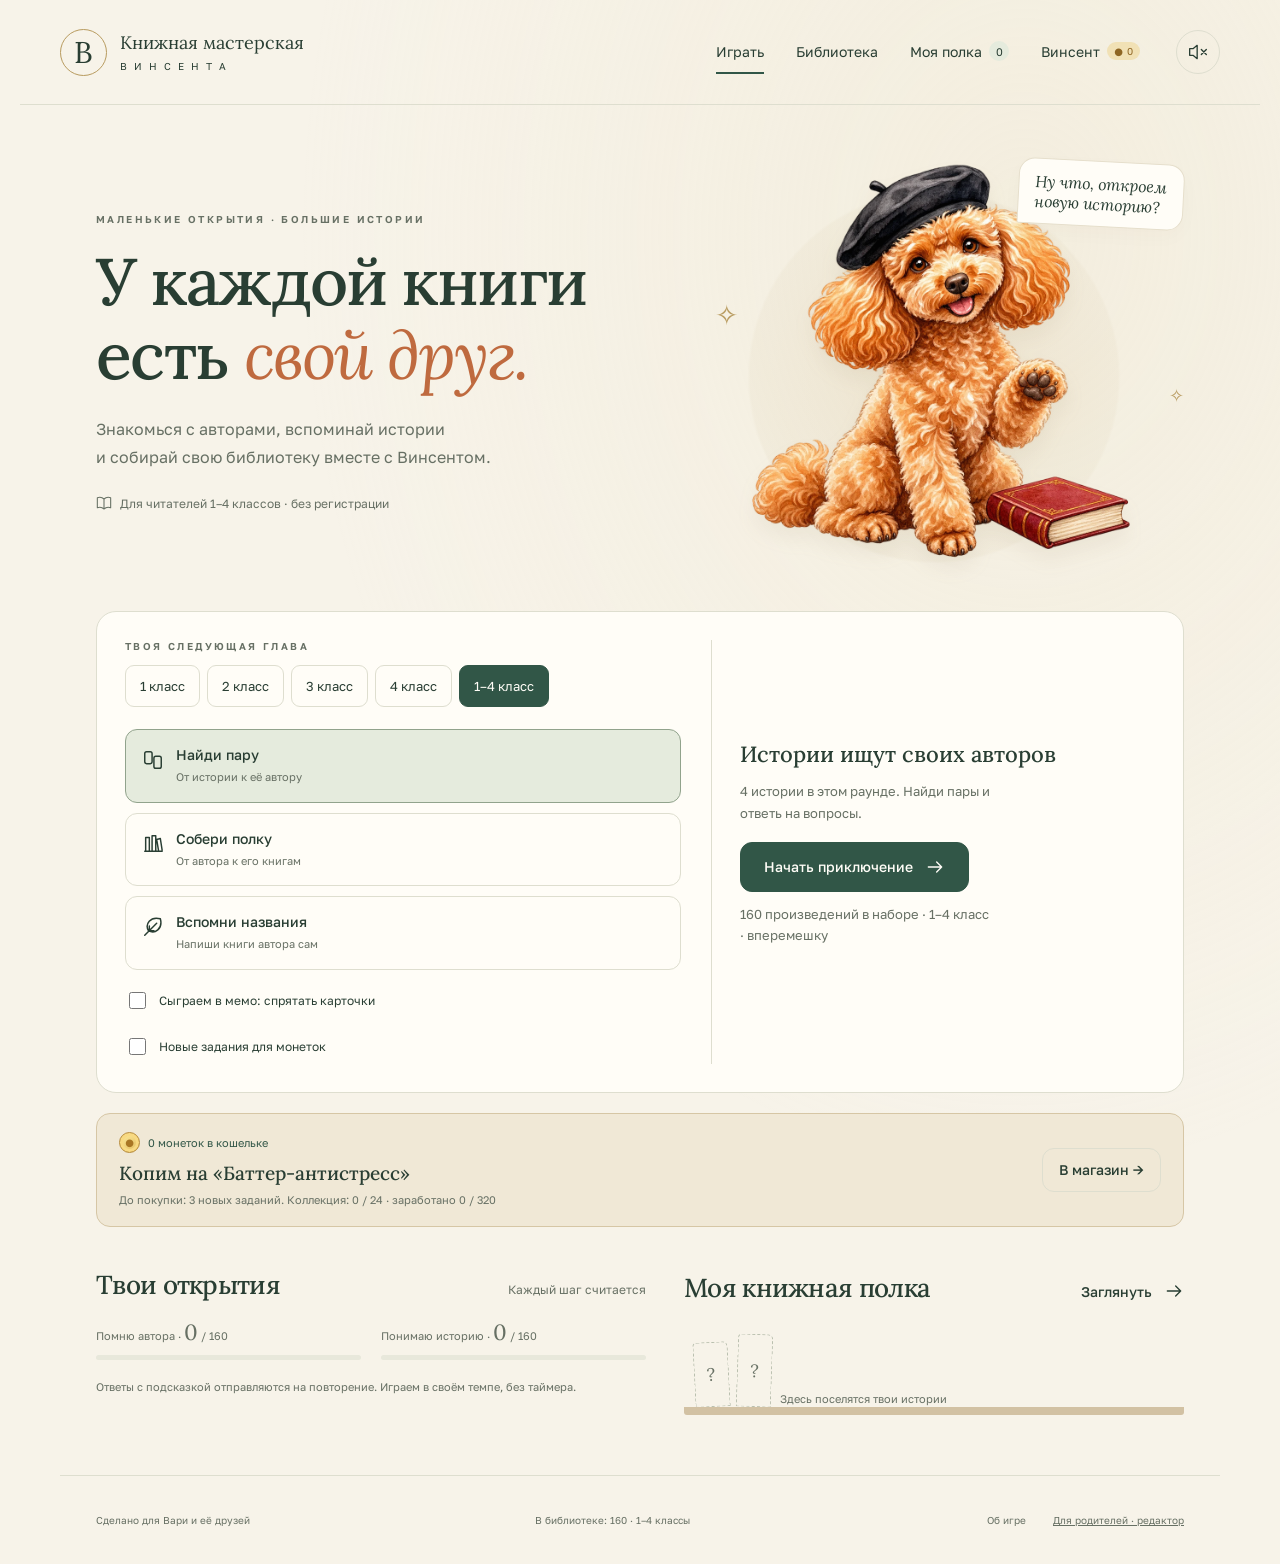
==== commit 65411828: "Replace flat rewards with Vincent watercolor art Use matching watercolor artwork throughout all 24 r" ====
--- a/index.html
+++ b/index.html
@@ -7,15 +7,15 @@
   <meta name="description" content="Уютная игра о книгах для 1–4 класса. Вспоминай авторов, читай истории и собирай библиотеку вместе с пуделем Винсентом.">
   <title>Книжная мастерская Винсента</title>
   <link rel="icon" href="./assets/favicon.svg" type="image/svg+xml">
-  <link rel="stylesheet" href="./styles.css?v=0.5.0">
-  <link rel="stylesheet" href="./shop.css?v=0.5.0">
+  <link rel="stylesheet" href="./styles.css?v=0.5.1">
+  <link rel="stylesheet" href="./shop.css?v=0.5.1">
   <script src="./data.js" defer></script>
   <script src="./texts.js" defer></script>
-  <script src="./rewards.js?v=0.5.0" defer></script>
-  <script src="./wardrobe.js?v=0.5.0" defer></script>
-  <script src="./engine.js?v=0.5.0" defer></script>
+  <script src="./rewards.js?v=0.5.1" defer></script>
+  <script src="./wardrobe.js?v=0.5.1" defer></script>
+  <script src="./engine.js?v=0.5.1" defer></script>
   <script src="./content.js" defer></script>
-  <script src="./app.js?v=0.5.0" defer></script>
+  <script src="./app.js?v=0.5.1" defer></script>
 </head>
 <body>
   <a class="skip" href="#main">К содержимому</a>
--- a/shop.css
+++ b/shop.css
@@ -11,3 +11,12 @@
 .shop-mascot .mascot-look-play{position:absolute;inset:38% 31% 12% 31%;padding:0;z-index:2;background:transparent;border:0;border-radius:35%;cursor:pointer;min-height:0}.mascot-look-play:focus-visible{outline:3px solid #bd7447;outline-offset:4px}.shop-mascot.play-dragon>.vincent{animation:reward-dragon 1.6s ease-in-out}.shop-mascot.play-shimmer .wearable-look{animation:reward-shimmer 1.6s ease-in-out}.shop-mascot.play-keeper .mascot-aura{animation:reward-shimmer 1.6s ease-in-out}.shop-mascot.play-keeper .mascot-play-stars{animation:reward-stars 1.6s ease-out}.keeper-library{position:absolute;inset:auto 0 14%;height:32%;z-index:-1;display:flex;align-items:end;justify-content:space-between;border-bottom:5px solid #baa365;opacity:.65;pointer-events:none}.keeper-library i{display:block;width:9%;height:85%;border-radius:4px 4px 0 0;background:linear-gradient(90deg,#4f846d,#b5c28b);border:2px solid #bba667;box-shadow:inset 0 12px #e6cf8b66,inset 0 -12px #e6cf8b66}.keeper-library i:nth-child(2n){height:100%;background:#c38269;transform:rotate(-5deg)}.keeper-library i:nth-child(3n){height:70%;background:#9282af;transform:rotate(6deg)}@keyframes reward-dragon{0%,100%{transform:rotate(0) scale(1)}25%,65%{transform:rotate(-4deg) scale(1.025)}45%,85%{transform:rotate(3deg) scale(1.01)}}@keyframes reward-shimmer{0%,100%{filter:hue-rotate(0) drop-shadow(0 0 3px #e2ca8a)}50%{filter:hue-rotate(65deg) drop-shadow(0 0 16px #c7a2ee)}}
 
 .wearable-feet.item-glowing-sneakers{filter:drop-shadow(0 1px 3px #f3c75f)!important;animation:sneaker-light 3s ease-in-out infinite}@keyframes sneaker-light{0%,100%{opacity:.82}50%{opacity:1;filter:drop-shadow(0 1px 6px #f3c75f)}}
+
+/* 0.5.1: richly painted watercolor props; all wearable art is raster with alpha. */
+.shop-card-art{height:158px}.shop-card-art img{max-width:190px}.shop-card.is-future .shop-card-art{opacity:1}.next-reward-art{width:145px;height:145px}.shop-mascot .wearable-piece{position:absolute;display:block;z-index:4;pointer-events:none;object-fit:contain;filter:hue-rotate(var(--item-hue,0deg));height:auto}.shop-mascot .wearable-face{left:29%;top:11%;width:45%;height:26%;transform:rotate(-20deg)}.shop-mascot .wearable-feet{left:19%;top:80%;width:47%;height:23%;z-index:3}.shop-mascot .wearable-head.item-headphones{left:14%;top:-4%;width:76%;height:57%;transform:rotate(-16deg)}.shop-mascot .wearable-head.item-space-helmet{left:12%;top:-3%;width:80%;height:65%}.shop-mascot .mascot-item-toy{width:34%;left:-4%;bottom:-1%}.shop-mascot .mascot-item-toy.item-iphone{right:0;bottom:24%;width:23%}.shop-mascot .mascot-item-charm{width:21%;left:-3%;top:57%}.shop-mascot .mascot-item-backpack{left:-3%;top:41%;width:42%}.shop-mascot .mascot-item-ride{left:4%;bottom:-10%;width:92%;height:45%}.shop-mascot .mascot-item-ride.item-neon-scooter{left:-3%;bottom:-9%;width:92%;height:75%}.selfie-frame .shop-mascot,.selfie-frame .shop-mascot *{animation:none!important;transition:none!important}.shop-mascot.play-shimmer>.vincent{animation:raincoat-shimmer 1.6s ease-in-out}@keyframes raincoat-shimmer{0%,100%{filter:brightness(1)}50%{filter:brightness(1.13) saturate(1.08)}}
+@media(max-width:850px){.shop-card-art{height:140px}.next-reward-art{width:115px;height:115px}}@media(max-width:600px){.shop-card-art{height:130px}.shop-card-art img{max-width:165px}}@media(max-width:360px){.shop-card-art{height:110px}}
+@media(prefers-reduced-motion:reduce){.shop-mascot,.shop-mascot *{animation:none!important;transition:none!important}}
+.shop-mascot .wearable-face{left:29%;top:1%;width:45%;height:45%}.shop-mascot .wearable-feet{left:22%;top:78%;width:40%;height:24%;object-fit:fill}.shop-mascot .wearable-head.item-headphones{left:7%;top:-4%;width:90%;height:47%;object-fit:fill}.shop-mascot .wearable-head.item-space-helmet{left:10%;top:-5%;width:84%;height:68%;object-fit:fill}.wearable-feet.item-glowing-sneakers{filter:hue-rotate(var(--item-hue,0deg)) drop-shadow(0 1px 3px #f3c75f)!important}
+html{scroll-behavior:auto}
+.shop-mascot .wearable-head.item-headphones{z-index:0;left:3%;top:-5%;width:98%;height:58%}
+.shop-mascot .wearable-head.item-headphones{z-index:0;left:7%;top:-3%;width:90%;height:50%}.shop-mascot .mascot-item-toy.item-iphone{right:7%;bottom:24%;width:25%}
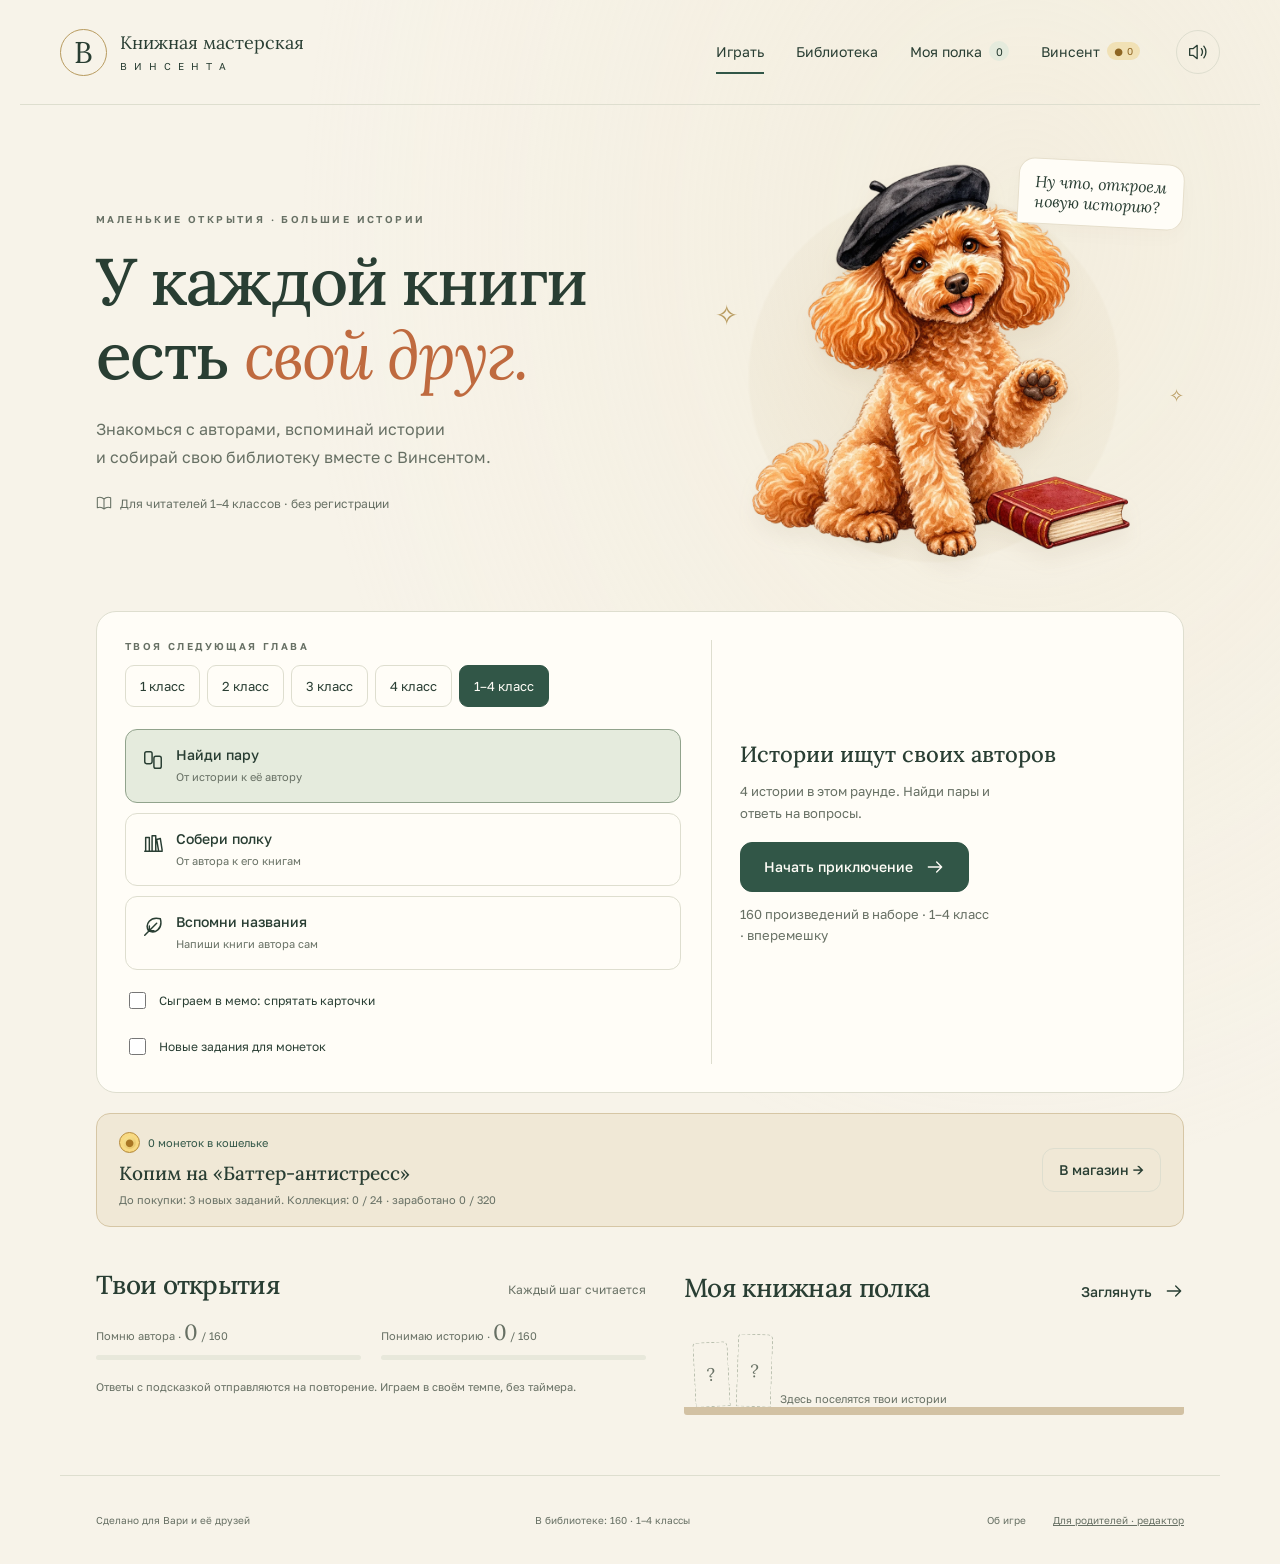
==== commit 09789a86: "Add soft Pixabay sound effects for answers, coins, rounds and shop Replace the oscillator chime with" ====
--- a/index.html
+++ b/index.html
@@ -12,10 +12,11 @@
   <script src="./data.js" defer></script>
   <script src="./texts.js" defer></script>
   <script src="./rewards.js?v=0.5.1" defer></script>
-  <script src="./wardrobe.js?v=0.5.1" defer></script>
+  <script src="./wardrobe.js?v=0.5.2" defer></script>
+  <script src="./sounds.js?v=0.5.2" defer></script>
   <script src="./engine.js?v=0.5.1" defer></script>
   <script src="./content.js" defer></script>
-  <script src="./app.js?v=0.5.1" defer></script>
+  <script src="./app.js?v=0.5.2" defer></script>
 </head>
 <body>
   <a class="skip" href="#main">К содержимому</a>
@@ -27,7 +28,7 @@
   <main id="main" tabindex="-1"></main>
   <footer class="site-footer"><span>Сделано для Вари и её друзей</span><span id="catalogue-count">Все 102 позиции списка · 1–4 классы</span><span class="footer-links"><button type="button" data-action="about">Об игре</button><a href="./admin.html">Для родителей · редактор</a></span></footer>
   <dialog id="reader" aria-labelledby="reader-title"><div id="reader-content"></div></dialog>
-  <dialog id="about" aria-labelledby="about-title"><button class="close-dialog" type="button" data-action="close-about" aria-label="Закрыть">×</button><span class="eyebrow">Для родителей</span><h2 id="about-title">Немного о мастерской</h2><p>В каталоге представлены все 102 пронумерованные позиции трёх фотографий. Каждое явно названное произведение вынесено в отдельную карточку. Для циклов, народных жанров и глав «по выбору» взяты конкретные тексты; выбор указан в карточках. Классы взяты из присланной таблицы: если в строке несколько классов, текст доступен в каждом из них.</p><p>В каждой истории есть краткое описание и вопрос о содержании. Короткие классические тексты и отмеченные отрывки можно читать здесь. Для современных произведений и переводов доступны описание и ссылка на русский текст источника.</p><p>«Помню автора» и «Понимаю историю» отмечаются отдельно. Прочитанный во время задания текст считается подсказкой. Книга становится освоенной после двух самостоятельных ответов по каждому направлению и сопоставления в двух направлениях: от книги к автору и от автора к книгам. Во втором направлении подходят «Собери полку» и «Вспомни названия».</p><p>В магазине Винсента 24 последовательные покупки общей стоимостью 320 монеток. За каждую книгу можно заработать две: одну за самостоятельное прохождение от произведения к автору, другую — за обратное направление. Нужны верный автор и ответ по содержанию без подсказки. «Собери полку» и «Вспомни названия» делят монетку обратного направления. Повтор того же задания не приносит новых монет. После подсказки можно вернуться и заработать монетку самостоятельно. Покупка списывает монетки; вещь остаётся в коллекции. Прежние подарки сохранены отдельно от новой коллекции.</p><p>В режиме «Вспомни названия» вводи по одному произведению автора и нажимай Enter. Небольшие опечатки, кавычки и «ё/е» не мешают ответу. Затем ответь на вопросы о названных историях. Если произведения нет в каталоге, оно пока не проверяется.</p><p>Если к карточке добавлена аудиокнига, её можно открыть по ссылке.</p><p>Прогресс хранится только в этом браузере. Регистрация не нужна. При очистке данных браузера прогресс исчезнет. Звук выключен по умолчанию.</p><p>Описания и вопросы написаны для игры. Классические тексты сопровождаются ссылками на источники. Иллюстрации Винсента созданы с помощью генерации изображений по предоставленному референсу.</p><button type="button" class="button secondary" data-action="export-progress">Сохранить мой прогресс</button></dialog>
+  <dialog id="about" aria-labelledby="about-title"><button class="close-dialog" type="button" data-action="close-about" aria-label="Закрыть">×</button><span class="eyebrow">Для родителей</span><h2 id="about-title">Немного о мастерской</h2><p>В каталоге представлены все 102 пронумерованные позиции трёх фотографий. Каждое явно названное произведение вынесено в отдельную карточку. Для циклов, народных жанров и глав «по выбору» взяты конкретные тексты; выбор указан в карточках. Классы взяты из присланной таблицы: если в строке несколько классов, текст доступен в каждом из них.</p><p>В каждой истории есть краткое описание и вопрос о содержании. Короткие классические тексты и отмеченные отрывки можно читать здесь. Для современных произведений и переводов доступны описание и ссылка на русский текст источника.</p><p>«Помню автора» и «Понимаю историю» отмечаются отдельно. Прочитанный во время задания текст считается подсказкой. Книга становится освоенной после двух самостоятельных ответов по каждому направлению и сопоставления в двух направлениях: от книги к автору и от автора к книгам. Во втором направлении подходят «Собери полку» и «Вспомни названия».</p><p>В магазине Винсента 24 последовательные покупки общей стоимостью 320 монеток. За каждую книгу можно заработать две: одну за самостоятельное прохождение от произведения к автору, другую — за обратное направление. Нужны верный автор и ответ по содержанию без подсказки. «Собери полку» и «Вспомни названия» делят монетку обратного направления. Повтор того же задания не приносит новых монет. После подсказки можно вернуться и заработать монетку самостоятельно. Покупка списывает монетки; вещь остаётся в коллекции. Прежние подарки сохранены отдельно от новой коллекции.</p><p>В режиме «Вспомни названия» вводи по одному произведению автора и нажимай Enter. Небольшие опечатки, кавычки и «ё/е» не мешают ответу. Затем ответь на вопросы о названных историях. Если произведения нет в каталоге, оно пока не проверяется.</p><p>Если к карточке добавлена аудиокнига, её можно открыть по ссылке.</p><p>Прогресс хранится только в этом браузере. Регистрация не нужна. При очистке данных браузера прогресс исчезнет. Тихие звуки сопровождают ответы, монетки и покупки; их можно выключить кнопкой с динамиком вверху.</p><p>Описания и вопросы написаны для игры. Классические тексты сопровождаются ссылками на источники. Иллюстрации Винсента созданы с помощью генерации изображений по предоставленному референсу.</p><button type="button" class="button secondary" data-action="export-progress">Сохранить мой прогресс</button></dialog>
   <div class="toast" id="toast" role="status" aria-live="polite"></div>
   <div id="celebration" aria-hidden="true"></div>
   <noscript><p class="noscript">Для игры нужен JavaScript. Включи его в браузере и обнови страницу.</p></noscript>
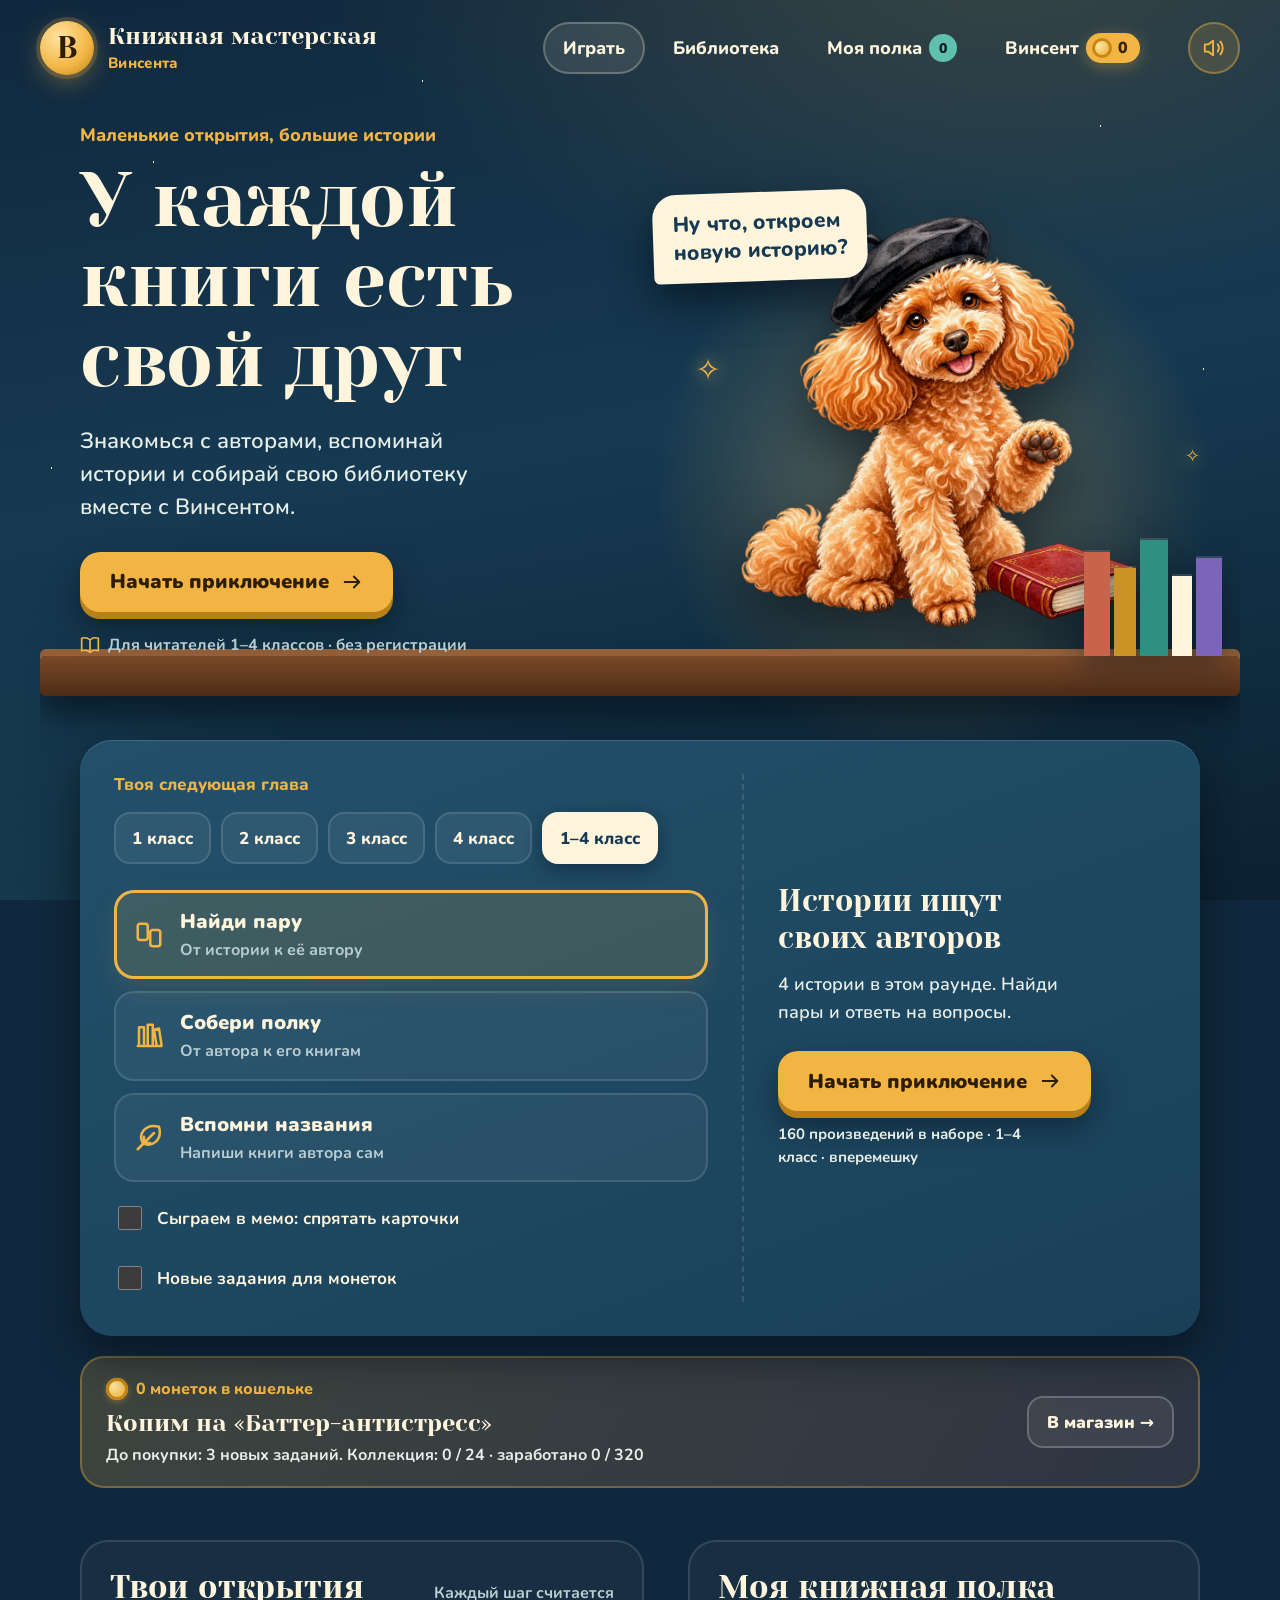
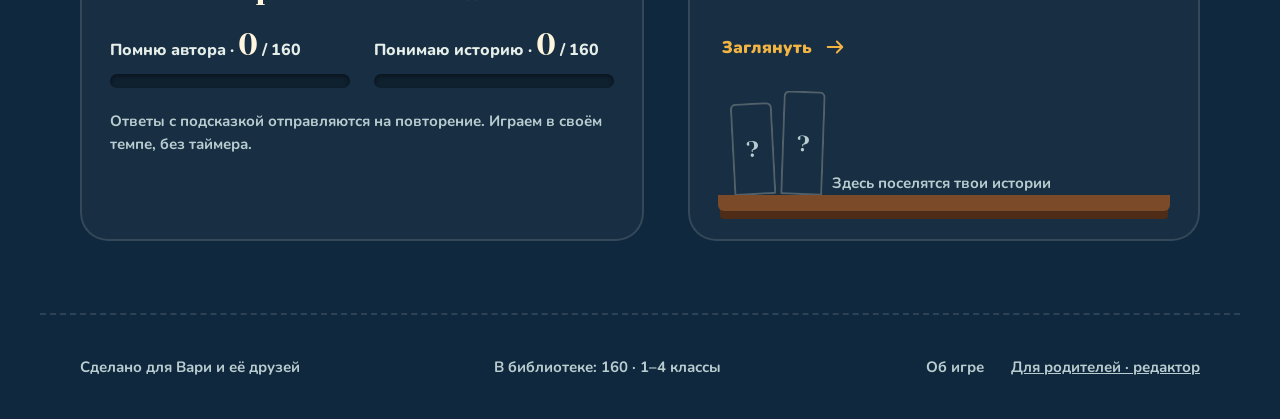
==== commit 7eba9778: "Redesign: "Night library" theme with larger kid-friendly type - night.css: night-blue room, lamp glo" ====
--- a/index.html
+++ b/index.html
@@ -3,28 +3,31 @@
 <head>
   <meta charset="utf-8">
   <meta name="viewport" content="width=device-width, initial-scale=1">
-  <meta name="theme-color" content="#f7f3e9">
+  <meta name="theme-color" content="#10283d">
   <meta name="description" content="Уютная игра о книгах для 1–4 класса. Вспоминай авторов, читай истории и собирай библиотеку вместе с пуделем Винсентом.">
   <title>Книжная мастерская Винсента</title>
   <link rel="icon" href="./assets/favicon.svg" type="image/svg+xml">
-  <link rel="stylesheet" href="./styles.css?v=0.5.1">
+  <link rel="stylesheet" href="./styles.css?v=0.6.0">
   <link rel="stylesheet" href="./shop.css?v=0.5.1">
+  <link rel="stylesheet" href="./night.css?v=0.6.0">
+  <link rel="stylesheet" href="./night-shop.css?v=0.6.0">
   <script src="./data.js" defer></script>
   <script src="./texts.js" defer></script>
   <script src="./rewards.js?v=0.5.1" defer></script>
-  <script src="./wardrobe.js?v=0.5.2" defer></script>
+  <script src="./wardrobe.js?v=0.6.0" defer></script>
   <script src="./sounds.js?v=0.5.2" defer></script>
-  <script src="./engine.js?v=0.5.1" defer></script>
-  <script src="./content.js" defer></script>
-  <script src="./app.js?v=0.5.2" defer></script>
+  <script src="./engine.js?v=0.5.2" defer></script>
+  <script src="./content.js?v=0.5.2" defer></script>
+  <script src="./app.js?v=0.6.0" defer></script>
 </head>
 <body>
   <a class="skip" href="#main">К содержимому</a>
   <header class="site-header">
-    <a class="brand" href="#home" aria-label="Книжная мастерская Винсента, на главную"><span class="brand-seal" aria-hidden="true">В</span><span>Книжная мастерская<small>В И Н С Е Н Т А</small></span></a>
+    <a class="brand" href="#home" aria-label="Книжная мастерская Винсента, на главную"><span class="brand-seal" aria-hidden="true">В</span><span>Книжная мастерская<small>Винсента</small></span></a>
     <nav class="main-nav" aria-label="Главная навигация"><a href="#home" data-nav="home">Играть</a><a href="#library" data-nav="library">Библиотека</a><a href="#shelf" data-nav="shelf">Моя полка <span id="shelf-count">0</span></a><a href="#wardrobe" data-nav="wardrobe">Винсент <span class="nav-wallet"><span aria-hidden="true">●</span> <span id="coin-wallet">0</span></span></a></nav>
     <button type="button" id="sound-toggle" class="icon-button" aria-label="Включить звуки" aria-pressed="false"></button>
   </header>
+  <div id="announcer" class="sr-only" role="status" aria-live="polite"></div>
   <main id="main" tabindex="-1"></main>
   <footer class="site-footer"><span>Сделано для Вари и её друзей</span><span id="catalogue-count">Все 102 позиции списка · 1–4 классы</span><span class="footer-links"><button type="button" data-action="about">Об игре</button><a href="./admin.html">Для родителей · редактор</a></span></footer>
   <dialog id="reader" aria-labelledby="reader-title"><div id="reader-content"></div></dialog>
--- a/styles.css
+++ b/styles.css
@@ -3,7 +3,8 @@
 *{box-sizing:border-box}body{margin:0;min-width:320px;background:radial-gradient(ellipse at 80% 15%,#eee6ce66,transparent 50%),var(--paper)}button,input,select{font:inherit}button,a{-webkit-tap-highlight-color:transparent}button{cursor:pointer}a{color:inherit}button:disabled{cursor:default}button:focus-visible,a:focus-visible,input:focus-visible,summary:focus-visible,select:focus-visible{outline:3px solid var(--orange);outline-offset:4px}button{color:inherit}h1,h2,h3,p{margin-top:0}h1,h2,h3{font-family:var(--serif);font-weight:500}h1{font-size:clamp(38px,5.3vw,66px);line-height:1.12;letter-spacing:-1.7px}h2{font-size:clamp(28px,3.5vw,40px);line-height:1.2;letter-spacing:-.7px}h3{font-size:22px;line-height:1.35}p{line-height:1.7}button svg,a svg{width:20px;height:20px;flex-shrink:0}svg{fill:none;stroke:currentColor;stroke-width:1.6;stroke-linecap:round;stroke-linejoin:round}button:disabled{opacity:.6}[hidden]{display:none!important}.skip{position:absolute;top:-70px;left:12px;background:var(--card);z-index:100;padding:12px}.skip:focus{top:12px}
 .site-header{max-width:1240px;margin:auto;min-height:105px;padding:22px 40px;display:flex;align-items:center;gap:36px;border-bottom:1px solid var(--line)}.brand{display:flex;align-items:center;gap:13px;text-decoration:none;font-family:var(--serif);font-size:18px;line-height:1.3}.brand small{display:block;font-family:var(--sans);font-size:10px;letter-spacing:2px;margin-top:5px}.brand-seal{border:1px solid var(--gold);border-radius:50%;width:47px;height:47px;display:grid;place-items:center;font-size:30px;flex-shrink:0}.main-nav{display:flex;align-items:center;gap:32px;margin-left:auto}.main-nav a{text-decoration:none;font-size:14px;min-height:44px;display:flex;align-items:center;gap:7px;border-bottom:2px solid transparent}.main-nav a[aria-current]{border-color:var(--green)}#shelf-count{font-size:11px;background:var(--green-soft);border-radius:100%;min-width:20px;height:20px;display:grid;place-items:center}.icon-button{width:44px;height:44px;border:1px solid var(--line);border-radius:100%;background:transparent;display:grid;place-items:center}.icon-button:hover{background:var(--green-soft)}main{max-width:1160px;margin:auto;padding:36px 36px 60px;min-height:calc(100vh - 200px)}.eyebrow{text-transform:uppercase;font-size:10px;letter-spacing:2.4px;font-weight:600;display:block;color:var(--muted);margin-bottom:20px}.hero{position:relative;display:grid;grid-template-columns:1.12fr 1fr;align-items:center;gap:30px;min-height:425px}.hero-copy{z-index:1}.hero h1{max-width:650px;margin-bottom:22px}.hero h1 em{color:var(--orange);font-weight:400}.hero-copy>p{color:var(--muted);max-width:440px;font-size:16px;line-height:1.8;margin-bottom:23px}.hero-art{position:relative;display:grid;place-items:center;align-self:stretch;min-height:370px}.hero-art:before{content:'';width:85%;aspect-ratio:1;max-width:400px;border-radius:48% 52% 45% 55%;background:radial-gradient(ellipse,#e4d5b56b,#e5dbc338 65%,transparent 66%);position:absolute;bottom:0}.vincent{width:100%;max-width:410px;position:relative;filter:drop-shadow(0 12px 9px #8e755115);transform-origin:50% 90%;animation:breathe 5s ease-in-out infinite}.hero-art .vincent{max-width:395px;align-self:end}.float-note{position:absolute;background:var(--card);border:1px solid #e6dfcc;padding:12px 16px;border-radius:16px 16px 16px 2px;font-family:var(--serif);font-style:italic;font-size:16px;box-shadow:0 7px 20px #473a1f06;top:14px;right:0;transform:rotate(3deg);z-index:2}.hero-star{position:absolute;color:var(--gold);font-size:28px;top:35%;left:6%}.hero-star.second{font-size:18px;left:auto;right:0;top:55%}.hero-note{font-size:12px;color:var(--muted);display:flex;gap:8px;align-items:center}.hero-note svg{width:16px;height:16px}.button{display:inline-flex;align-items:center;justify-content:center;gap:12px;background:var(--green);color:var(--card);border:1px solid var(--green);border-radius:12px;padding:14px 23px;min-height:50px;font-weight:500;font-size:14px;text-decoration:none;transition:transform .2s,background .2s}.button:hover{background:#254436;transform:translateY(-2px)}.button.secondary{background:transparent;color:var(--ink);border-color:var(--line)}.button.secondary:hover{background:var(--green-soft)}.button.small{padding:10px 16px;min-height:44px}.button.text{border:0;padding:10px 0;background:transparent;color:var(--ink)}.section-heading{display:flex;justify-content:space-between;align-items:baseline;gap:15px;margin-bottom:18px}.section-heading h2{font-size:26px;margin:0}.section-heading p{color:var(--muted);font-size:12px;margin:0}.play-panel{position:relative;display:grid;grid-template-columns:1.25fr 1fr;gap:30px;border:1px solid var(--line);border-radius:20px;background:var(--card);padding:28px;margin-top:34px}.play-panel .eyebrow{margin-bottom:13px}.grade-row{display:flex;flex-wrap:wrap;gap:7px}.chip{border:1px solid var(--line);border-radius:9px;padding:9px 14px;min-height:42px;background:transparent;font-size:13px}.chip[aria-pressed=true]{background:var(--green);border-color:var(--green);color:var(--card)}.mode-picker{display:grid;grid-template-columns:1fr 1fr;gap:10px;margin-top:22px}.mode-card{background:transparent;border:1px solid var(--line);border-radius:12px;padding:16px;text-align:left;display:flex;gap:12px;align-items:flex-start}.mode-card svg{width:22px;height:22px;margin-top:3px}.mode-card strong{display:block;font-size:14px;font-weight:500;margin-bottom:6px}.mode-card small{font-size:11px;color:var(--muted);line-height:1.5;display:block}.mode-card[aria-pressed=true]{background:var(--green-soft);border-color:#91a38c}.play-start{display:flex;flex-direction:column;align-items:flex-start;justify-content:center;padding-left:28px;border-left:1px solid var(--line)}.play-start h3{margin-bottom:10px}.play-start p{font-size:13px;color:var(--muted);max-width:250px;margin-bottom:18px}.checkline{font-size:12px;display:flex;align-items:center;gap:10px;margin-top:14px;min-height:34px;cursor:pointer}.checkline input{width:17px;height:17px;accent-color:var(--green)}.little-note{font-size:11px;color:var(--muted);margin:12px 0 0;line-height:1.6}.home-bottom{display:grid;grid-template-columns:1.1fr 1fr;gap:38px;margin-top:42px}.home-bottom h3{font-size:20px}.progress-lines{display:flex;gap:20px;margin:18px 0}.progress-lines>div{flex:1}.progress-lines label{font-size:11px;display:block;margin-bottom:9px;color:var(--muted)}.track{height:5px;background:#e8e8db;border-radius:8px;overflow:hidden}.track span{height:100%;display:block;background:var(--green);border-radius:8px;transition:width .5s}.track.meaning span{background:var(--orange)}.progress-value{font-size:22px;font-family:var(--serif)}.preview-books{display:flex;align-items:flex-end;gap:8px;border-bottom:8px solid #d2c1a3;border-radius:0 0 3px 3px;height:84px;padding:0 10px}.book-spine{height:65px;width:35px;border:1px solid #ffffff44;border-radius:4px 5px 0 0;background:var(--green);color:var(--card);display:grid;place-items:center;transform:rotate(-3deg);box-shadow:inset 3px 0 #ffffff20;font-family:var(--serif);font-size:18px}.book-spine:nth-child(3n+2){height:73px;background:#9b5f4e;transform:rotate(2deg)}.book-spine:nth-child(3n){height:58px;background:#b59a5f;transform:rotate(-1deg)}.book-ghost{border:1px dashed #b9bfae;background:transparent!important;box-shadow:none;color:var(--muted)}
 .page-top{display:flex;justify-content:space-between;gap:20px;align-items:flex-end;margin:15px 0 28px}.page-top h1{font-size:40px;margin-bottom:12px}.page-top p{color:var(--muted);font-size:14px;max-width:580px;margin:0}.toolbar{display:flex;flex-wrap:wrap;align-items:center;gap:14px;margin-bottom:24px}.search{flex:1;min-width:180px;position:relative}.search input{width:100%;min-height:46px;border:1px solid var(--line);border-radius:10px;background:var(--card);padding:11px 15px;color:var(--ink)}.library-grid{display:grid;grid-template-columns:repeat(3,minmax(0,1fr));gap:18px}.library-card{border:1px solid var(--line);background:var(--card);border-radius:14px;overflow:hidden;display:flex;flex-direction:column}.book-cover{position:relative;height:125px;display:grid;place-items:center;background:#e7eadc;color:#6b8063;overflow:hidden}.book-cover svg{width:58px;height:58px;stroke-width:1}.book-cover:after{content:'';position:absolute;width:100px;height:100px;right:-20px;bottom:-35px;border:1px solid currentColor;border-radius:100%;opacity:.2}.book-cover.tone-1{background:#f0dfca;color:#9c7049}.book-cover.tone-2{background:#e1e9e7;color:#607f7e}.book-cover.tone-3{background:#ebdcd6;color:#9f7065}.book-cover .cover-label{position:absolute;top:12px;left:14px;font-size:9px;letter-spacing:1.5px;text-transform:uppercase}.library-body{padding:20px;display:flex;flex:1;flex-direction:column}.library-body h3{font-size:19px;margin-bottom:8px}.author-line{font-size:12px;color:var(--muted);margin-bottom:12px}.library-body .summary{font-size:12px;line-height:1.7;color:var(--muted);margin:0 0 16px}.library-body .card-actions{margin-top:auto;display:flex;align-items:center;justify-content:space-between;gap:8px}.read-button{border:0;background:transparent;padding:10px 0;min-height:44px;color:var(--green);font-weight:500;font-size:12px;display:flex;align-items:center;gap:7px}.read-button:hover{text-decoration:underline}.pick-check{font-size:10px;display:flex;align-items:center;gap:6px;min-height:44px}.pick-check input{width:17px;height:17px;accent-color:var(--green)}.selection-bar{display:flex;justify-content:space-between;align-items:center;flex-wrap:wrap;gap:12px;padding:16px 20px;background:var(--green-soft);border-radius:12px;margin-bottom:24px;font-size:12px}.selection-bar .actions{display:flex;gap:12px;flex-wrap:wrap}.empty-state{text-align:center;padding:50px 20px;grid-column:1/-1}.empty-state h2{font-size:26px}.empty-state p{color:var(--muted);font-size:14px}.empty-state .vincent{max-width:200px}.shelf-status{display:flex;gap:6px;flex-wrap:wrap;margin-top:12px}.status-tag{font-size:9px;border-radius:20px;padding:5px 8px;background:var(--green-soft);color:var(--green)}.status-tag.wait{background:#f0e3cc;color:#775d32}.shelf-filters{display:flex;gap:8px;margin:22px 0;flex-wrap:wrap}
-.game-top{display:flex;align-items:center;justify-content:space-between;gap:20px;margin-bottom:26px}.game-top .eyebrow{margin:0 0 5px}.game-title{font-size:27px;margin:0}.round-progress{min-width:150px}.round-progress p{font-size:11px;margin:0 0 9px;text-align:right;color:var(--muted)}.game-layout{display:grid;grid-template-columns:185px minmax(0,1fr);gap:30px;align-items:start}.guide{position:sticky;top:25px;text-align:center}.guide .vincent{width:180px;margin-top:8px}.guide-bubble{background:var(--card);border:1px solid var(--line);border-radius:14px 14px 3px 14px;padding:15px;font-family:var(--serif);font-size:15px;line-height:1.6;text-align:left}.guide-name{font-size:10px;letter-spacing:1.6px;text-transform:uppercase;color:var(--muted);margin:10px}.board-head{display:flex;justify-content:space-between;align-items:center;gap:12px;margin-bottom:18px}.board-head p{margin:0;font-size:12px;color:var(--muted)}.pair-columns{display:grid;grid-template-columns:1.2fr 1fr;gap:18px}.column-label{font-size:10px;text-transform:uppercase;letter-spacing:1.6px;color:var(--muted);margin-bottom:12px}.pair-list{display:grid;gap:12px}.pair-card{position:relative;background:var(--card);border:1px solid var(--line);border-radius:13px;min-height:122px;width:100%;padding:18px;text-align:left;display:flex;flex-direction:column;justify-content:center;transition:transform .25s,background .25s,border-color .2s}.pair-card strong{font-family:var(--serif);font-size:17px;font-weight:500;line-height:1.45}.pair-card small{font-size:10px;color:var(--muted);margin-top:8px;line-height:1.5}.pair-card .card-icon{color:var(--orange);margin-bottom:9px;display:block}.pair-card .card-icon svg{width:23px;height:23px}.pair-card:hover:not(:disabled){border-color:#8b9c81;transform:translateY(-2px)}.pair-card.selected{border:2px solid var(--green);padding:17px;background:#edf0e4;box-shadow:0 0 0 3px #31564709}.pair-card.matched{background:var(--green-soft);border-color:#b7c6ab;opacity:.7}.pair-card.matched:after{content:'✓';position:absolute;right:12px;top:10px;color:var(--green);font-size:12px}.pair-card.closed{align-items:center;background:repeating-linear-gradient(45deg,#e7e9db,#e7e9db 6px,#eceee4 6px,#eceee4 12px);border:4px solid var(--card);outline:1px solid var(--line);color:var(--green);text-align:center}.pair-card.closed strong{font-size:26px}.pair-card.closed small{font-size:10px}.story-peek{padding:20px;background:#eeeadc;border-radius:12px;margin-top:18px;animation:appear .3s}.story-peek .eyebrow{margin-bottom:10px}.story-peek p{font-size:13px;margin-bottom:6px}.story-peek .read-button{padding-bottom:0}.feedback{font-size:13px;line-height:1.6;margin-top:16px;min-height:24px}.feedback.error{color:var(--red)}.question-card{padding:25px;background:var(--card);border:1px solid #d5c9a8;border-radius:16px;margin-top:18px;animation:appear .35s}.question-card .eyebrow{color:var(--orange);margin-bottom:12px}.question-card h2{font-size:23px;line-height:1.45;margin-bottom:18px}.question-answers{display:grid;gap:10px}.answer{display:flex;align-items:center;gap:14px;min-height:55px;text-align:left;border:1px solid var(--line);border-radius:10px;padding:12px 15px;background:var(--card);font-size:13px;line-height:1.5}.answer .letter{width:25px;height:25px;flex-shrink:0;border:1px solid var(--line);border-radius:50%;display:grid;place-items:center;font-size:10px}.answer:hover:not(:disabled){background:var(--green-soft)}.answer.wrong{background:#f5e5dd;border-color:#c69a85}.answer.correct{background:var(--green-soft);border-color:var(--green)}.explanation{font-size:13px;line-height:1.8;background:var(--green-soft);padding:16px;border-radius:10px;margin:16px 0}.question-meta{font-size:11px;color:var(--muted);line-height:1.6;margin-top:12px}.shelf-author{background:var(--green);color:var(--card);padding:22px;border-radius:14px;margin-bottom:20px}.shelf-author .eyebrow{color:#d6dfcf;margin-bottom:10px}.shelf-author h2{font-size:25px;line-height:1.4;margin-bottom:8px}.shelf-author p{font-size:12px;color:#e0e7d9;margin:0}.shelf-options{display:grid;grid-template-columns:repeat(2,minmax(0,1fr));gap:12px}.shelf-option{border:1px solid var(--line);background:var(--card);border-radius:12px;padding:17px;text-align:left;display:flex;gap:12px;align-items:flex-start;min-height:130px}.shelf-option .tick{width:22px;height:22px;display:grid;place-items:center;border:1px solid var(--line);border-radius:6px;flex-shrink:0;font-size:13px}.shelf-option[aria-pressed=true]{background:var(--green-soft);border-color:var(--green)}.shelf-option[aria-pressed=true] .tick{background:var(--green);color:var(--card)}.shelf-option strong{font:500 16px/1.5 var(--serif);display:block}.shelf-option small{display:block;font-size:11px;line-height:1.65;color:var(--muted);margin-top:8px}.board-actions{display:flex;gap:12px;flex-wrap:wrap;margin-top:20px}.result{text-align:center;max-width:650px;margin:15px auto}.result .vincent{width:220px}.result h1{font-size:45px;margin:12px 0 20px}.result p{color:var(--muted);font-size:14px}.result-books{display:flex;justify-content:center;gap:10px;margin:28px 0 30px;flex-wrap:wrap}.result-book{width:125px;min-height:145px;border-radius:4px 12px 12px 4px;background:var(--green);color:var(--card);padding:15px 12px;border-left:7px solid #ffffff22;display:flex;flex-direction:column;justify-content:space-between;box-shadow:4px 4px #dfd7c4;animation:book-arrive .6s both;font-family:var(--serif);font-size:13px;line-height:1.5}.result-book:nth-child(2n){background:#9b5f4e}.result-book small{font-family:var(--sans);font-size:8px;color:#fbf4e5}.result .board-actions{justify-content:center}.reward-note{padding:15px;border:1px solid var(--line);border-radius:12px;margin:20px 0;font-size:12px}.site-footer{max-width:1160px;margin:auto;padding:24px 36px;display:flex;justify-content:space-between;align-items:center;gap:18px;border-top:1px solid var(--line);color:var(--muted);font-size:10px;line-height:1.6}.site-footer button{border:0;background:transparent;color:var(--muted);padding:12px;font-size:10px}.site-footer button:hover{text-decoration:underline}dialog{border:1px solid var(--line);border-radius:20px;padding:36px;background:var(--card);color:var(--ink);width:min(680px,calc(100% - 28px));max-height:90dvh;box-shadow:0 20px 90px #12281e30}dialog::backdrop{background:#28362c80;backdrop-filter:blur(4px)}dialog h2{font-size:30px;padding-right:22px}dialog p{font-size:14px}.close-dialog{position:absolute;right:17px;top:15px;background:transparent;border:1px solid var(--line);border-radius:50%;width:40px;height:40px;font-size:25px;display:grid;place-items:center}.reader-meta{font-size:11px;color:var(--muted);margin-bottom:20px}.reader-tabs{display:flex;gap:10px;flex-wrap:wrap;border-bottom:1px solid var(--line);padding-bottom:14px;margin-bottom:22px}.reader-tabs button{font-size:12px;padding:10px 15px;border-radius:8px;border:1px solid var(--line);background:transparent}.reader-tabs button[aria-selected=true]{background:var(--green-soft);border-color:#91a38b}.reader-text{font-family:var(--serif);font-size:18px;line-height:1.9;white-space:pre-line}.reader-summary{font-size:16px;line-height:1.9}.reader-source{font-size:11px;border-top:1px solid var(--line);padding-top:20px;margin-top:28px;color:var(--muted);line-height:1.8}.reader-source a{display:inline-flex;align-items:center;gap:6px;color:var(--green)}.reader-source a svg{width:14px;height:14px}.reader-warning{padding:14px;background:var(--green-soft);border-radius:10px;color:var(--green);font-size:11px;line-height:1.6}.text-size{display:flex;gap:8px;margin-left:auto}.text-size button{min-width:44px}.toast{position:fixed;bottom:22px;left:50%;transform:translate(-50%,20px);opacity:0;pointer-events:none;background:var(--green);color:var(--card);font-size:13px;line-height:1.5;max-width:calc(100% - 36px);padding:14px 20px;border-radius:12px;z-index:100;transition:.3s}.toast.show{opacity:1;transform:translate(-50%,0)}#celebration{position:fixed;inset:0;pointer-events:none;overflow:hidden;z-index:80}.confetti{position:absolute;top:35%;width:7px;height:11px;background:var(--orange);animation:confetti 1.6s ease-out forwards;left:50%}.confetti:nth-child(3n){background:var(--gold)}.confetti:nth-child(3n+1){background:var(--green)}.celebrate .vincent{animation:happy .7s ease-in-out 2}.thinking .vincent{animation:think 1.1s ease-in-out}.wiggle{animation:wiggle .4s}.noscript{padding:30px;text-align:center}.sr-only{position:absolute;width:1px;height:1px;padding:0;margin:-1px;overflow:hidden;clip:rect(0,0,0,0);white-space:nowrap;border:0}
+.game-top{display:flex;align-items:center;justify-content:space-between;gap:20px;margin-bottom:26px}.game-top .eyebrow{margin:0 0 5px}.game-title{font-size:27px;margin:0}.round-progress{min-width:150px}.round-progress p{font-size:11px;margin:0 0 9px;text-align:right;color:var(--muted)}.game-layout{display:grid;grid-template-columns:185px minmax(0,1fr);gap:30px;align-items:start}.guide{position:sticky;top:25px;text-align:center}.guide .vincent{width:180px;margin-top:8px}.guide-bubble{background:var(--card);border:1px solid var(--line);border-radius:14px 14px 3px 14px;padding:15px;font-family:var(--serif);font-size:15px;line-height:1.6;text-align:left}.guide-name{font-size:10px;letter-spacing:1.6px;text-transform:uppercase;color:var(--muted);margin:10px}.board-head{display:flex;justify-content:space-between;align-items:center;gap:12px;margin-bottom:18px}.board-head p{margin:0;font-size:12px;color:var(--muted)}.pair-columns{display:grid;grid-template-columns:1.2fr 1fr;gap:18px}.column-label{font-size:10px;text-transform:uppercase;letter-spacing:1.6px;color:var(--muted);margin-bottom:12px}.pair-list{display:grid;gap:12px}.pair-card{position:relative;background:var(--card);border:1px solid var(--line);border-radius:13px;min-height:122px;width:100%;padding:18px;text-align:left;display:flex;flex-direction:column;justify-content:center;transition:transform .25s,background .25s,border-color .2s}.pair-card strong{font-family:var(--serif);font-size:17px;font-weight:500;line-height:1.45}.pair-card small{font-size:10px;color:var(--muted);margin-top:8px;line-height:1.5}.pair-card .card-icon{color:var(--orange);margin-bottom:9px;display:block}.pair-card .card-icon svg{width:23px;height:23px}.pair-card:hover:not(:disabled){border-color:#8b9c81;transform:translateY(-2px)}.pair-card.selected{border:2px solid var(--green);padding:17px;background:#edf0e4;box-shadow:0 0 0 3px #31564709}.pair-card.mismatch{border-color:#c69a85;background:#f5e5dd;box-shadow:0 0 0 3px #b8735a14;animation:wiggle .4s}
+.pair-card.matched{background:var(--green-soft);border-color:#b7c6ab;opacity:.7}.pair-card.matched:after{content:'✓';position:absolute;right:12px;top:10px;color:var(--green);font-size:12px}.pair-card.closed{align-items:center;background:repeating-linear-gradient(45deg,#e7e9db,#e7e9db 6px,#eceee4 6px,#eceee4 12px);border:4px solid var(--card);outline:1px solid var(--line);color:var(--green);text-align:center}.pair-card.closed strong{font-size:26px}.pair-card.closed small{font-size:10px}.story-peek{padding:20px;background:#eeeadc;border-radius:12px;margin-top:18px;animation:appear .3s}.story-peek .eyebrow{margin-bottom:10px}.story-peek summary{cursor:pointer;font-size:13px;font-weight:500;color:var(--green);padding:4px 0}.story-peek details[open] summary{margin-bottom:8px}.story-peek details:not([open])+.read-button{margin-top:6px}.story-peek p{font-size:13px;margin-bottom:6px}.story-peek .read-button{padding-bottom:0}.feedback{font-size:13px;line-height:1.6;margin-top:16px;min-height:24px}.feedback.error{color:var(--red)}.question-card{padding:25px;background:var(--card);border:1px solid #d5c9a8;border-radius:16px;margin-top:18px;animation:appear .35s}.question-card .eyebrow{color:var(--orange);margin-bottom:12px}.question-card h2{font-size:23px;line-height:1.45;margin-bottom:18px}.question-answers{display:grid;gap:10px}.answer{display:flex;align-items:center;gap:14px;min-height:55px;text-align:left;border:1px solid var(--line);border-radius:10px;padding:12px 15px;background:var(--card);font-size:13px;line-height:1.5}.answer .letter{width:25px;height:25px;flex-shrink:0;border:1px solid var(--line);border-radius:50%;display:grid;place-items:center;font-size:10px}.answer:hover:not(:disabled){background:var(--green-soft)}.answer.wrong{background:#f5e5dd;border-color:#c69a85}.answer.correct{background:var(--green-soft);border-color:var(--green)}.explanation{font-size:13px;line-height:1.8;background:var(--green-soft);padding:16px;border-radius:10px;margin:16px 0}.question-meta{font-size:11px;color:var(--muted);line-height:1.6;margin-top:12px}.shelf-author{background:var(--green);color:var(--card);padding:22px;border-radius:14px;margin-bottom:20px}.shelf-author .eyebrow{color:#d6dfcf;margin-bottom:10px}.shelf-author h2{font-size:25px;line-height:1.4;margin-bottom:8px}.shelf-author p{font-size:12px;color:#e0e7d9;margin:0}.shelf-options{display:grid;grid-template-columns:repeat(2,minmax(0,1fr));gap:12px}.shelf-option{border:1px solid var(--line);background:var(--card);border-radius:12px;padding:17px;text-align:left;display:flex;gap:12px;align-items:flex-start;min-height:130px}.shelf-option .tick{width:22px;height:22px;display:grid;place-items:center;border:1px solid var(--line);border-radius:6px;flex-shrink:0;font-size:13px}.shelf-option[aria-pressed=true]{background:var(--green-soft);border-color:var(--green)}.shelf-option[aria-pressed=true] .tick{background:var(--green);color:var(--card)}.shelf-option strong{font:500 16px/1.5 var(--serif);display:block}.shelf-option small{display:block;font-size:11px;line-height:1.65;color:var(--muted);margin-top:8px}.board-actions{display:flex;gap:12px;flex-wrap:wrap;margin-top:20px}.result{text-align:center;max-width:650px;margin:15px auto}.result .vincent{width:220px}.result h1{font-size:45px;margin:12px 0 20px}.result p{color:var(--muted);font-size:14px}.result-books{display:flex;justify-content:center;gap:10px;margin:28px 0 30px;flex-wrap:wrap}.result-book{width:125px;min-height:145px;border-radius:4px 12px 12px 4px;background:var(--green);color:var(--card);padding:15px 12px;border-left:7px solid #ffffff22;display:flex;flex-direction:column;justify-content:space-between;box-shadow:4px 4px #dfd7c4;animation:book-arrive .6s both;font-family:var(--serif);font-size:13px;line-height:1.5}.result-book:nth-child(2n){background:#9b5f4e}.result-book small{font-family:var(--sans);font-size:8px;color:#fbf4e5}.result .board-actions{justify-content:center}.reward-note{padding:15px;border:1px solid var(--line);border-radius:12px;margin:20px 0;font-size:12px}.site-footer{max-width:1160px;margin:auto;padding:24px 36px;display:flex;justify-content:space-between;align-items:center;gap:18px;border-top:1px solid var(--line);color:var(--muted);font-size:10px;line-height:1.6}.site-footer button{border:0;background:transparent;color:var(--muted);padding:12px;font-size:10px}.site-footer button:hover{text-decoration:underline}dialog{border:1px solid var(--line);border-radius:20px;padding:36px;background:var(--card);color:var(--ink);width:min(680px,calc(100% - 28px));max-height:90dvh;box-shadow:0 20px 90px #12281e30}dialog::backdrop{background:#28362c80;backdrop-filter:blur(4px)}dialog h2{font-size:30px;padding-right:22px}dialog p{font-size:14px}.close-dialog{position:absolute;right:17px;top:15px;background:transparent;border:1px solid var(--line);border-radius:50%;width:40px;height:40px;font-size:25px;display:grid;place-items:center}.reader-meta{font-size:11px;color:var(--muted);margin-bottom:20px}.reader-tabs{display:flex;gap:10px;flex-wrap:wrap;border-bottom:1px solid var(--line);padding-bottom:14px;margin-bottom:22px}.reader-tabs button{font-size:12px;padding:10px 15px;border-radius:8px;border:1px solid var(--line);background:transparent}.reader-tabs button[aria-selected=true]{background:var(--green-soft);border-color:#91a38b}.reader-text{font-family:var(--serif);font-size:18px;line-height:1.9;white-space:pre-line}.reader-summary{font-size:16px;line-height:1.9}.reader-source{font-size:11px;border-top:1px solid var(--line);padding-top:20px;margin-top:28px;color:var(--muted);line-height:1.8}.reader-source a{display:inline-flex;align-items:center;gap:6px;color:var(--green)}.reader-source a svg{width:14px;height:14px}.reader-warning{padding:14px;background:var(--green-soft);border-radius:10px;color:var(--green);font-size:11px;line-height:1.6}.text-size{display:flex;gap:8px;margin-left:auto}.text-size button{min-width:44px}.toast{position:fixed;bottom:22px;left:50%;transform:translate(-50%,20px);opacity:0;pointer-events:none;background:var(--green);color:var(--card);font-size:13px;line-height:1.5;max-width:calc(100% - 36px);padding:14px 20px;border-radius:12px;z-index:100;transition:.3s}.toast.show{opacity:1;transform:translate(-50%,0)}#celebration{position:fixed;inset:0;pointer-events:none;overflow:hidden;z-index:80}.confetti{position:absolute;top:35%;width:7px;height:11px;background:var(--orange);animation:confetti 1.6s ease-out forwards;left:50%}.confetti:nth-child(3n){background:var(--gold)}.confetti:nth-child(3n+1){background:var(--green)}.celebrate .vincent{animation:happy .7s ease-in-out 2}.thinking .vincent{animation:think 1.1s ease-in-out}.wiggle{animation:wiggle .4s}.noscript{padding:30px;text-align:center}.sr-only{position:absolute;width:1px;height:1px;padding:0;margin:-1px;overflow:hidden;clip:rect(0,0,0,0);white-space:nowrap;border:0}
 @keyframes breathe{0%,100%{transform:rotate(-1deg) translateY(0)}50%{transform:rotate(1deg) translateY(-5px)}}@keyframes happy{0%,100%{transform:translateY(0) rotate(0)}30%{transform:translateY(-20px) rotate(-6deg)}65%{transform:translateY(-8px) rotate(5deg)}}@keyframes think{0%,100%{transform:rotate(0)}40%{transform:rotate(8deg)}70%{transform:rotate(4deg)}}@keyframes appear{from{opacity:0;transform:translateY(8px)}to{opacity:1;transform:translateY(0)}}@keyframes book-arrive{from{opacity:0;transform:translateY(-35px) rotate(-10deg)}to{opacity:1;transform:translateY(0) rotate(0)}}@keyframes wiggle{0%,100%{transform:translateX(0)}25%{transform:translateX(-5px)}75%{transform:translateX(5px)}}@keyframes confetti{to{transform:translate(var(--dx),var(--dy)) rotate(var(--r));opacity:0}}
 @media(min-width:1100px){main{padding-top:42px}.hero{min-height:430px}.hero-art .vincent{max-width:410px}}
 @media(max-width:850px){.site-header{padding:20px 24px;gap:20px}.main-nav{gap:20px}main{padding:28px 24px 45px}.hero{gap:10px;min-height:350px}.hero-art{min-height:290px}.hero-art .vincent{max-width:310px}.hero h1{font-size:45px}.float-note{font-size:13px;top:10px;right:0}.play-panel{gap:22px;padding:24px;grid-template-columns:1.35fr 1fr}.mode-card{padding:12px;gap:8px}.mode-card svg{display:none}.play-start{padding-left:22px}.library-grid{grid-template-columns:repeat(2,minmax(0,1fr))}.game-layout{grid-template-columns:135px minmax(0,1fr);gap:20px}.guide .vincent{width:130px}.guide-bubble{font-size:13px;padding:12px}.pair-columns{gap:12px}.pair-card{padding:14px;min-height:127px}.pair-card.selected{padding:13px}.pair-card strong{font-size:15px}.site-footer{padding:22px 24px;flex-wrap:wrap}}
--- a/night.css
+++ b/night.css
@@ -0,0 +1,395 @@
+/* «Ночная библиотека»: тема игры поверх styles.css. Редактор (admin.html) её не подключает и остаётся светлым.
+   Принцип: интерфейс — ночная комната с тёплой лампой; то, что ребёнок читает (вопрос, текст, пояснение), — светлая бумажная страница. */
+@import url('https://fonts.googleapis.com/css2?family=Yeseva+One&family=Nunito:wght@500;600;700;800;900&family=Literata:ital,opsz,wght@0,7..72,400;0,7..72,500;0,7..72,600;1,7..72,400&display=swap');
+
+:root{
+  --night-0:#0c2131;--night-1:#10283d;--night-2:#163a52;--night-3:#1d4a62;
+  --surface:#1a4058;--surface-2:#22506b;--surface-line:#ffffff1f;--surface-line-strong:#ffffff38;
+  --cream:#fff4dc;--cream-2:#e6eee9;--mist:#b9cdd0;
+  --lamp:#f2b544;--lamp-deep:#b9801a;--lamp-soft:#f2b54426;
+  --coral:#f08a6c;--teal:#5fc0b0;--teal-deep:#2f8f80;--lilac:#a58be0;
+  --page:#fff6e3;--page-2:#f6e8c9;--page-ink:#1f3346;--page-muted:#5c6b74;--page-line:#e5d4ae;
+  --shadow:0 18px 40px #050f18a6;--shadow-soft:0 10px 24px #050f1873;
+  --display:'Yeseva One','Literata',Georgia,serif;--ui:'Nunito',system-ui,sans-serif;--book:'Literata',Georgia,serif;
+  /* Переопределения токенов styles.css, чтобы старые правила тоже легли в ночную гамму */
+  --paper:var(--night-1);--card:var(--surface);--ink:var(--cream);--muted:var(--mist);--green:var(--teal);--green-soft:#5fc0b01f;--orange:var(--lamp);--gold:var(--lamp);--line:var(--surface-line);--red:#ffa58f;--serif:var(--display);--sans:var(--ui);
+  color-scheme:dark;font-family:var(--ui);font-size:18px;color:var(--cream);background:var(--night-1)
+}
+body{background:
+  radial-gradient(1100px 620px at 78% -8%,#f2b5442e,transparent 62%),
+  radial-gradient(900px 700px at -10% 110%,#2f7a8a40,transparent 60%),
+  radial-gradient(1.5px 1.5px at 12% 18%,#ffe7a8 50%,transparent 51%),
+  radial-gradient(1.5px 1.5px at 33% 9%,#ffe7a8 50%,transparent 51%),
+  radial-gradient(2px 2px at 61% 22%,#ffe7a8 50%,transparent 51%),
+  radial-gradient(1.5px 1.5px at 86% 14%,#ffe7a8 50%,transparent 51%),
+  radial-gradient(1.5px 1.5px at 94% 41%,#ffe7a8 50%,transparent 51%),
+  radial-gradient(1.5px 1.5px at 4% 52%,#ffe7a8 50%,transparent 51%),
+  linear-gradient(170deg,var(--night-1),var(--night-2) 48%,var(--night-0));
+  background-attachment:fixed;color:var(--cream);font-weight:600}
+main:focus{outline:none}
+::selection{background:var(--lamp);color:#2d1d04}
+h1,h2,h3{font-family:var(--display);font-weight:400;color:var(--cream);text-wrap:balance}
+h1{font-size:clamp(44px,6vw,80px);line-height:1.04;letter-spacing:-.5px}
+h2{font-size:clamp(30px,3.6vw,44px);line-height:1.12;letter-spacing:-.2px}
+h3{font-size:26px;line-height:1.25}
+p{line-height:1.6;text-wrap:pretty}
+button:focus-visible,a:focus-visible,input:focus-visible,summary:focus-visible,select:focus-visible,textarea:focus-visible{outline:3px solid var(--lamp);outline-offset:4px;border-radius:12px}
+button svg,a svg{width:22px;height:22px}svg{stroke-width:2}
+button:disabled{opacity:.5}
+.skip{background:var(--lamp);color:#2d1d04;border-radius:12px;font-weight:800}
+
+/* Подписи над блоками: без капса, тёплым светом */
+.eyebrow{text-transform:none;letter-spacing:0;font:800 17px/1.3 var(--ui);color:var(--lamp);margin-bottom:14px}
+
+/* ── Шапка ─────────────────────────────────────── */
+.site-header{max-width:1280px;min-height:96px;padding:20px 40px;border-bottom:0;gap:28px}
+.brand{font:400 24px/1.1 var(--display);gap:14px;color:var(--cream)}
+.brand small{font:800 15px var(--ui);letter-spacing:.3px;color:var(--lamp);margin-top:4px}
+.brand-seal{width:54px;height:54px;border:0;font:400 30px var(--display);color:#2d1d04;background:radial-gradient(circle at 35% 30%,#ffe3a0,var(--lamp) 60%,var(--lamp-deep));box-shadow:0 0 0 4px #f2b54433,0 8px 24px #f2b54455}
+.main-nav{gap:8px}
+.main-nav a{font:800 18px var(--ui);min-height:52px;padding:0 20px;border:0;border-radius:999px;color:var(--cream);transition:background .2s,box-shadow .2s}
+.main-nav a:hover{background:#ffffff12}
+.main-nav a[aria-current]{background:#fff4dc1a;box-shadow:inset 0 0 0 2px #fff4dc40}
+#shelf-count{font:900 14px var(--ui);min-width:28px;height:28px;border-radius:999px;padding:0 6px;background:var(--teal);color:#06231f}
+.nav-wallet{display:inline-flex;align-items:center;gap:6px;background:var(--lamp);color:#3a2606;font:900 16px var(--ui);padding:4px 12px 4px 6px;border-radius:999px;box-shadow:0 4px 16px #f2b54455}
+.nav-wallet>span[aria-hidden]{width:20px;height:20px;border-radius:50%;font-size:0;background:radial-gradient(circle at 35% 35%,#ffe9a3,#e09a1f);box-shadow:inset 0 0 0 3px #c98510}
+.icon-button{width:52px;height:52px;border:0;background:#ffffff12;color:var(--cream);box-shadow:inset 0 0 0 2px var(--surface-line)}
+.icon-button:hover{background:#ffffff22}
+.icon-button[aria-pressed=true]{background:var(--lamp-soft);color:var(--lamp);box-shadow:inset 0 0 0 2px #f2b54466}
+
+main{max-width:1200px;padding:28px 40px 72px;overflow-x:clip}
+
+/* ── Кнопки ────────────────────────────────────── */
+.button{gap:12px;min-height:60px;padding:16px 30px;border:0;border-radius:20px;background:var(--lamp);color:#2d1d04;font:900 20px var(--ui);box-shadow:0 7px 0 var(--lamp-deep),0 16px 30px #050f1880;transition:transform .15s,box-shadow .15s,background .2s}
+.button:hover{background:#f7c25a;transform:translateY(-2px);box-shadow:0 9px 0 var(--lamp-deep),0 20px 34px #050f1880}
+.button:active{transform:translateY(5px);box-shadow:0 2px 0 var(--lamp-deep),0 6px 14px #050f1880}
+.button:disabled{transform:none;box-shadow:0 7px 0 var(--lamp-deep)}
+.button.secondary{background:#ffffff10;color:var(--cream);box-shadow:inset 0 0 0 2px var(--surface-line-strong)}
+.button.secondary:hover{background:#ffffff1c;box-shadow:inset 0 0 0 2px #fff4dc66}
+.button.secondary:active{transform:translateY(2px)}
+.button.small{min-height:52px;padding:12px 20px;font-size:17px;border-radius:16px}
+.button.text{background:transparent;box-shadow:none;color:var(--lamp);padding:10px 4px;font-size:17px}
+.button.text:hover{background:transparent;text-decoration:underline;text-underline-offset:4px;transform:none}
+.read-button{color:var(--lamp);font:800 17px var(--ui);min-height:48px}
+.chip{min-height:52px;padding:10px 18px;border:0;border-radius:16px;background:#ffffff10;box-shadow:inset 0 0 0 2px var(--surface-line);color:var(--cream);font:800 17px var(--ui);transition:background .2s}
+.chip:hover{background:#ffffff1c}
+.chip[aria-pressed=true]{background:var(--cream);color:var(--night-2);box-shadow:0 6px 18px #050f1866}
+
+/* ── Главная: герой с лампой и полкой ───────────── */
+.hero{grid-template-columns:1.05fr 1fr;min-height:520px;gap:20px;padding-bottom:40px}
+/* Книжки на полке рядом с Винсентом */
+.hero:before{content:'';position:absolute;right:-34px;bottom:40px;width:150px;height:118px;z-index:1;pointer-events:none;background:linear-gradient(#c8644c,#c8644c) 0 100%/26px 104px no-repeat,linear-gradient(#c99325,#c99325) 30px 100%/22px 88px no-repeat,linear-gradient(#2f8f80,#2f8f80) 56px 100%/28px 116px no-repeat,linear-gradient(#fff4dc,#fff4dc) 88px 100%/20px 80px no-repeat,linear-gradient(#7c64b8,#7c64b8) 112px 100%/26px 98px no-repeat;filter:drop-shadow(0 -2px 0 #ffffff22) drop-shadow(0 10px 16px #050f1880);border-radius:4px 4px 0 0}
+.hero:after{content:'';position:absolute;left:-40px;right:-40px;bottom:0;height:40px;border-radius:6px;background:linear-gradient(#7a4a29,#4e2c17);box-shadow:0 -7px 0 #94603a,0 18px 30px #050f18aa}
+.hero-copy .eyebrow{font-size:18px}
+.hero h1{max-width:620px;margin-bottom:24px}
+.hero h1 em{font-style:normal;color:inherit;font-weight:inherit}
+.hero-copy>p{color:var(--cream-2);font-size:22px;line-height:1.5;max-width:30ch;margin-bottom:28px}
+.hero-cta{margin-bottom:22px}
+.hero-note{font:700 16px var(--ui);color:var(--mist)}
+.hero-note svg{width:20px;height:20px;color:var(--lamp)}
+.hero-art{min-height:470px;align-self:end}
+.hero-art .mascot-wrap{margin-bottom:-4px}
+.hero-art:before{width:110%;max-width:560px;bottom:auto;top:4%;border-radius:50%;background:radial-gradient(circle,#ffd98a5c,#f2b54414 55%,transparent 70%)}
+.vincent{filter:drop-shadow(0 26px 30px #050f18b3)}
+.hero-art .vincent,.hero-art .mascot-wrap{max-width:430px}
+.float-note{background:var(--cream);color:var(--night-2);border:0;font:800 21px/1.35 var(--ui);font-style:normal;padding:16px 20px;border-radius:24px 24px 24px 6px;box-shadow:var(--shadow);transform:rotate(-2deg);top:6px;left:-10px;right:auto}
+.hero-star{color:var(--lamp);text-shadow:0 0 18px #ffd56a;font-size:30px;animation:twinkle 3.4s ease-in-out infinite}
+.hero-star.second{animation-delay:1.3s}
+@keyframes twinkle{0%,100%{opacity:.35;transform:scale(.85)}50%{opacity:1;transform:scale(1.1)}}
+
+/* Панель запуска — карточка-«стол» */
+.play-panel{grid-template-columns:1.4fr 1fr;margin-top:44px;padding:34px;gap:34px;border:0;border-radius:32px;background:linear-gradient(160deg,var(--surface-2),var(--surface));box-shadow:inset 0 1px 0 #ffffff26,var(--shadow)}
+.play-panel .eyebrow{margin-bottom:16px}
+.grade-row{gap:10px}
+.mode-picker{gap:12px;margin-top:26px}
+.mode-card{min-height:84px;padding:18px 20px;gap:16px;align-items:center;border:0;border-radius:20px;background:#ffffff0d;box-shadow:inset 0 0 0 2px var(--surface-line);color:var(--cream);transition:background .2s,box-shadow .2s,transform .15s}
+.mode-card:hover{background:#ffffff17;transform:translateY(-2px)}
+.mode-card svg{width:30px;height:30px;margin:0;color:var(--lamp);flex-shrink:0}
+.mode-card strong{font:900 20px var(--ui);margin-bottom:4px}
+.mode-card small{font:700 16px/1.4 var(--ui);color:var(--mist)}
+.mode-card[aria-pressed=true]{background:var(--lamp-soft);box-shadow:inset 0 0 0 3px var(--lamp),0 10px 26px #f2b5441f}
+.checkline{font:700 17px var(--ui);gap:12px;min-height:48px;margin-top:12px}
+.checkline input,.pick-check input{width:24px;height:24px;accent-color:var(--lamp)}
+.play-start{padding-left:34px;border-left:2px dashed var(--surface-line)}
+.play-start h3{font-size:30px;margin-bottom:12px}
+.play-start p{font-size:18px;color:var(--cream-2);max-width:30ch;margin-bottom:24px}
+.little-note{font:700 15px/1.55 var(--ui);color:var(--mist)}
+
+/* Нижний блок: прогресс и книжная полка */
+.home-bottom{margin-top:52px;gap:44px}
+.home-bottom>section{padding:30px;border-radius:28px;background:#ffffff08;box-shadow:inset 0 0 0 2px var(--surface-line)}
+.section-heading h2{font-size:32px}
+.section-heading p{font:700 16px var(--ui);color:var(--mist)}
+.progress-lines{gap:24px;margin:22px 0}
+.progress-lines label{font:800 16px var(--ui);color:var(--cream-2);margin-bottom:12px}
+.progress-value{font:400 30px var(--display);color:var(--cream)}
+.track{height:14px;background:#06121c80;border-radius:999px;box-shadow:inset 0 2px 4px #0006}
+.track span{background:linear-gradient(90deg,var(--teal-deep),var(--teal));border-radius:999px;box-shadow:0 0 12px #5fc0b077}
+.track.meaning span{background:linear-gradient(90deg,#d0664a,var(--coral));box-shadow:0 0 12px #f08a6c77}
+.preview-books{height:120px;gap:8px;padding:0 14px;border-bottom:16px solid #7a4a29;border-radius:0 0 6px 6px;box-shadow:0 10px 0 -2px #4e2c17}
+.book-spine{width:42px;height:92px;border:0;border-radius:6px 6px 2px 2px;background:var(--teal-deep);color:var(--cream);font:400 22px var(--display);box-shadow:inset -6px 0 0 #0000002b,inset 0 8px 0 #ffffff1f}
+.book-spine:nth-child(3n+2){height:104px;background:#c8644c}
+.book-spine:nth-child(3n){height:84px;background:#c99325}
+.book-spine:nth-child(4n){background:#7c64b8}
+.book-ghost{box-shadow:inset 0 0 0 2px #fff4dc40!important;color:var(--mist)}
+.shelf-lamp{color:var(--lamp);filter:drop-shadow(0 -6px 18px #f2b544aa)}
+.gift-banner{border:0;border-radius:24px;background:linear-gradient(120deg,#f2b54433,#f08a6c22);box-shadow:inset 0 0 0 2px #f2b54455;padding:22px 26px}
+.gift-banner strong{font:400 24px var(--display);color:var(--cream)}
+.gift-banner p{font:700 16px var(--ui);color:var(--cream-2)}
+
+/* ── Заголовки страниц, библиотека, полка ───────── */
+.page-top{margin:12px 0 32px}
+.page-top h1{font-size:clamp(40px,5vw,60px);margin-bottom:14px}
+.page-top p{font-size:19px;color:var(--cream-2);max-width:56ch}
+.toolbar{gap:16px;margin-bottom:26px}
+.search input{min-height:58px;border:0;border-radius:18px;background:#06121c66;box-shadow:inset 0 0 0 2px var(--surface-line-strong);padding:14px 20px;color:var(--cream);font:700 18px var(--ui)}
+.search input::placeholder{color:var(--mist)}
+.selection-bar{padding:18px 24px;border-radius:22px;background:#ffffff0d;box-shadow:inset 0 0 0 2px var(--surface-line);font:700 17px var(--ui)}
+.selection-bar strong{color:var(--lamp);font-weight:900}
+.library-grid{gap:24px}
+.library-card{border:0;border-radius:24px;background:linear-gradient(170deg,var(--surface-2),var(--surface));box-shadow:inset 0 1px 0 #ffffff22,var(--shadow-soft);transition:transform .2s}
+.library-card:hover{transform:translateY(-3px)}
+.book-cover{height:150px;background:#2f6c74;color:#cfeee8}
+.book-cover.tone-1{background:#7b4f3a;color:#ffd9c4}
+.book-cover.tone-2{background:#3e4f86;color:#dbe0ff}
+.book-cover.tone-3{background:#6a4f86;color:#eadbff}
+.book-cover svg{width:64px;height:64px;stroke-width:1.4}
+.book-cover .cover-label{font:800 14px var(--ui);letter-spacing:0;text-transform:none;background:#00000033;padding:4px 12px;border-radius:999px}
+.book-cover.with-image{background:var(--page-2)}
+.library-body{padding:24px}
+.library-body h3{font-size:25px;margin-bottom:8px}
+.author-line{font:800 16px var(--ui);color:var(--lamp);margin-bottom:12px}
+.library-body .summary{font:600 16px/1.6 var(--ui);color:var(--cream-2)}
+.pick-check{font:800 16px var(--ui);gap:10px}
+.catalogue-note{font-size:15px;color:var(--mist)}
+.status-tag{font:800 14px var(--ui);padding:6px 12px;background:#5fc0b026;color:#9ee6d9}
+.status-tag.wait{background:#f2b54426;color:#ffd58a}
+.empty-state h2{font-size:34px}
+.empty-state p{font-size:18px;color:var(--cream-2)}
+
+/* ── Игровое поле ──────────────────────────────── */
+.game-top{margin-bottom:30px}
+.game-top .eyebrow{margin-bottom:6px}
+.game-title{font-size:clamp(34px,4vw,46px)}
+.round-progress{min-width:200px}
+.round-progress p{font:800 16px var(--ui);color:var(--cream-2)}
+.round-progress .track{height:12px}
+.game-layout{grid-template-columns:220px minmax(0,1fr);gap:36px}
+.guide .vincent,.guide .mascot-wrap{width:210px;max-width:210px}
+.guide-bubble{background:var(--cream);color:var(--night-2);border:0;border-radius:24px 24px 6px 24px;padding:18px 20px;font:800 19px/1.4 var(--ui);box-shadow:var(--shadow-soft)}
+.guide-name{font:800 15px var(--ui);letter-spacing:0;text-transform:none;color:var(--lamp)}
+.board-head p{font:700 17px var(--ui);color:var(--cream-2)}
+.column-label{font:800 17px var(--ui);letter-spacing:0;text-transform:none;color:var(--lamp);margin-bottom:14px}
+.pair-columns{gap:22px}
+.pair-list{gap:14px}
+.pair-card{min-height:118px;padding:20px 22px;border:0;border-radius:22px;background:linear-gradient(170deg,var(--surface-2),var(--surface));box-shadow:inset 0 1px 0 #ffffff22,inset 0 0 0 2px var(--surface-line),0 8px 0 #0b2233,var(--shadow-soft);color:var(--cream);transition:transform .15s,box-shadow .2s,background .2s}
+.pair-card[data-work]{padding-left:30px}
+.pair-card[data-work]:before{content:'';position:absolute;left:0;top:0;bottom:0;width:12px;border-radius:22px 0 0 22px;background:var(--coral);box-shadow:inset -3px 0 0 #00000026}
+.pair-card strong{font:900 21px/1.3 var(--ui)}
+.pair-card small{font:700 15px/1.4 var(--ui);color:var(--mist);margin-top:8px}
+.pair-card .title-cue{font-size:15px}
+.pair-card .card-icon{color:var(--lamp);margin-bottom:8px}
+.pair-card .card-icon svg{width:28px;height:28px}
+.pair-card:hover:not(:disabled){transform:translateY(-3px);box-shadow:inset 0 1px 0 #ffffff22,inset 0 0 0 2px #fff4dc55,0 11px 0 #0b2233,var(--shadow-soft)}
+.pair-card:active:not(:disabled){transform:translateY(4px);box-shadow:inset 0 0 0 2px #fff4dc55,0 3px 0 #0b2233}
+.pair-card.selected{border:0;padding:20px 22px;background:linear-gradient(170deg,#3a5f6e,#2a5168);box-shadow:inset 0 0 0 3px var(--lamp),0 0 0 6px #f2b5442b,0 8px 0 #0b2233,0 16px 34px #f2b54426}
+.pair-card.selected[data-work]{padding-left:30px}
+.pair-card.mismatch{background:linear-gradient(170deg,#5b3a3f,#4a3240);box-shadow:inset 0 0 0 3px var(--coral),0 0 0 6px #f08a6c2b,0 8px 0 #0b2233}
+.pair-card.matched{opacity:1;background:linear-gradient(170deg,#1f5a5a,#1a4a4e);box-shadow:inset 0 0 0 2px #5fc0b066,0 4px 0 #0b2233}
+.pair-card.matched strong,.pair-card.matched small{opacity:.75}
+.pair-card.matched:after{content:'✓';right:16px;top:14px;width:32px;height:32px;border-radius:50%;display:grid;place-items:center;background:var(--teal);color:#06231f;font:900 18px var(--ui)}
+.pair-card.closed{background:repeating-linear-gradient(45deg,#1f4c66,#1f4c66 10px,#22536e 10px,#22536e 20px);border:0;outline:0;box-shadow:inset 0 0 0 3px #f2b54440,0 8px 0 #0b2233;color:var(--lamp)}
+.pair-card.closed:before{display:none}
+.pair-card.closed strong{font:400 40px var(--display)}
+.pair-card.closed small{font-size:15px}
+.story-peek{margin-top:22px;padding:22px 24px;border-radius:22px;background:#ffffff0d;box-shadow:inset 0 0 0 2px var(--surface-line)}
+.story-peek .eyebrow{font-size:18px}
+.story-peek summary{font:800 18px var(--ui);color:var(--lamp)}
+.story-peek p{font:600 17px/1.6 var(--ui);color:var(--cream-2)}
+.feedback{font:800 18px/1.5 var(--ui);margin-top:18px;min-height:28px}
+.feedback.error{color:#ffb4a2}
+
+/* Вопрос — светлая страница книги */
+.question-card{margin-top:22px;padding:34px;border:0;border-radius:28px;background:linear-gradient(175deg,var(--page),var(--page-2));color:var(--page-ink);box-shadow:inset 0 0 0 2px #fff,0 0 0 8px #f2b5441c,var(--shadow)}
+.question-card .eyebrow{color:#a86a10}
+.question-card .author-line{color:var(--page-muted);font:800 17px var(--ui)}
+.question-card h2{color:var(--page-ink);font:400 clamp(28px,3vw,34px)/1.25 var(--display);margin-bottom:22px}
+.question-answers{gap:12px}
+.answer{min-height:68px;gap:16px;padding:14px 18px;border:0;border-radius:18px;background:#fff;color:var(--page-ink);font:800 19px/1.4 var(--ui);box-shadow:inset 0 0 0 2px var(--page-line),0 5px 0 var(--page-line);transition:transform .15s,box-shadow .15s,background .2s}
+.answer .letter{width:38px;height:38px;border:0;background:var(--page-2);color:var(--page-ink);font:900 17px var(--ui)}
+.answer:hover:not(:disabled){background:#fffaf0;transform:translateY(-2px);box-shadow:inset 0 0 0 2px #e0b867,0 7px 0 var(--page-line)}
+.answer:active:not(:disabled){transform:translateY(3px);box-shadow:inset 0 0 0 2px #e0b867,0 2px 0 var(--page-line)}
+.answer:disabled{opacity:1}
+.answer.wrong{background:#fde7df;box-shadow:inset 0 0 0 2px #e9a48f,0 3px 0 #e9a48f;color:#7c3b2b}
+.answer.wrong .letter{background:#f5c4b5}
+.answer.correct{background:#ddf3ec;box-shadow:inset 0 0 0 3px var(--teal-deep),0 5px 0 #a8d9cc;color:#14453d;opacity:1}
+.answer.correct .letter{background:var(--teal-deep);color:#fff}
+.explanation{font:600 18px/1.65 var(--book);background:#fff;color:var(--page-ink);padding:20px 22px;border-radius:18px;box-shadow:inset 0 0 0 2px var(--page-line)}
+.question-card .story-peek{background:#fff;box-shadow:inset 0 0 0 2px var(--page-line)}
+.question-card .story-peek summary{color:#a86a10}
+.question-card .story-peek p{color:var(--page-ink)}
+.question-card .read-button{color:#9a5f0a}
+.question-meta{font:700 16px/1.5 var(--ui);color:var(--page-muted)}
+.question-card .button.secondary{color:var(--page-ink);background:#fff;box-shadow:inset 0 0 0 2px var(--page-line)}
+
+/* Собери полку */
+.shelf-author{padding:28px 30px;border-radius:26px;background:linear-gradient(135deg,#2a6a72,#1f5068);box-shadow:inset 0 1px 0 #ffffff26,var(--shadow-soft)}
+.shelf-author .eyebrow{color:var(--lamp)}
+.shelf-author h2{font-size:clamp(30px,3.4vw,40px);color:var(--cream)}
+.shelf-author p{font:700 17px var(--ui);color:var(--cream-2)}
+.shelf-options{gap:16px}
+.shelf-option{min-height:110px;padding:20px;gap:16px;border:0;border-radius:22px;background:linear-gradient(170deg,var(--surface-2),var(--surface));box-shadow:inset 0 0 0 2px var(--surface-line),0 7px 0 #0b2233;color:var(--cream);transition:transform .15s,box-shadow .2s}
+.shelf-option:hover:not(:disabled){transform:translateY(-2px)}
+.shelf-option .tick{width:32px;height:32px;border:0;border-radius:10px;background:#06121c66;box-shadow:inset 0 0 0 2px var(--surface-line-strong);font:900 18px var(--ui)}
+.shelf-option[aria-pressed=true]{background:linear-gradient(170deg,#3a5f6e,#2a5168);box-shadow:inset 0 0 0 3px var(--lamp),0 7px 0 #0b2233}
+.shelf-option[aria-pressed=true] .tick{background:var(--lamp);color:#2d1d04;box-shadow:none}
+.shelf-option strong{font:900 20px/1.35 var(--ui)}
+.shelf-option small{font:700 15px var(--ui);color:var(--mist)}
+.board-actions{gap:14px;margin-top:24px}
+
+/* Вспомни названия */
+.recall-card{padding:34px;border:0;border-radius:28px;background:linear-gradient(170deg,var(--surface-2),var(--surface));box-shadow:inset 0 1px 0 #ffffff22,var(--shadow)}
+.recall-card h2{font-size:clamp(30px,3.4vw,40px)}
+.recall-card>p{font:600 18px/1.6 var(--ui);color:var(--cream-2)}
+.recall-card label{font:800 17px var(--ui);color:var(--lamp)}
+.recall-card .little-note,.play-start .little-note{font-size:15px}
+.recall-entry input{min-height:62px;border:0;border-radius:18px;background:var(--page);color:var(--page-ink);box-shadow:inset 0 0 0 2px var(--page-line);padding:14px 20px;font:800 20px var(--ui)}
+.recall-found{border-top:2px dashed var(--surface-line)}
+.recall-found h3{font:800 18px var(--ui);color:var(--cream)}
+.recall-found li{font:600 19px/1.5 var(--book)}
+.recall-found li svg{color:var(--teal);width:24px;height:24px}
+
+/* Итог раунда */
+.result{max-width:820px}
+.result h1{font-size:clamp(40px,5vw,60px)}
+.result p{font:600 19px/1.6 var(--ui);color:var(--cream-2)}
+.result .vincent,.result .mascot-wrap{width:260px;max-width:260px}
+.result-books{gap:14px;margin:32px 0 34px}
+.result-book{width:164px;min-height:220px;gap:10px;border:0;border-radius:6px 16px 16px 6px;background:var(--teal-deep);color:var(--cream);padding:18px 14px 16px 24px;font:400 17px/1.25 var(--display);overflow-wrap:anywhere;box-shadow:inset 10px 0 0 #00000030,inset -2px 0 0 #ffffff22,0 14px 0 -4px #4e2c17,var(--shadow-soft)}
+.result-book:nth-child(2n){background:#c8644c}
+.result-book:nth-child(3n){background:#7c64b8}
+.result-book small{font:800 14px/1.3 var(--ui);color:#fff4dcd9}
+.round-coins{display:inline-flex;align-items:center;gap:10px;padding:12px 22px;border-radius:999px;background:var(--lamp);color:#3a2606!important;font:900 20px var(--ui)!important;box-shadow:0 6px 0 var(--lamp-deep)}
+.reward-note{border:0;border-radius:20px;background:#ffffff0d;box-shadow:inset 0 0 0 2px var(--surface-line);font:700 17px var(--ui);padding:18px 22px}
+.confetti{width:10px;height:14px;border-radius:2px;background:var(--lamp)}
+.confetti:nth-child(3n){background:var(--coral)}
+.confetti:nth-child(3n+1){background:var(--teal)}
+.confetti:nth-child(5n){background:var(--cream)}
+
+/* ── Диалоги — тоже страницы книги ─────────────── */
+dialog{border:0;border-radius:30px;padding:44px;background:linear-gradient(175deg,var(--page),var(--page-2));color:var(--page-ink);box-shadow:inset 0 0 0 2px #fff,0 30px 100px #020a12cc}
+dialog::backdrop{background:#06121ccc;backdrop-filter:blur(6px)}
+dialog h2{color:var(--page-ink);font-size:clamp(32px,3.6vw,42px)}
+dialog p{font:600 18px/1.65 var(--ui);color:var(--page-ink)}
+dialog .eyebrow{color:#a86a10}
+dialog .little-note{color:var(--page-muted)}
+dialog .button.secondary{color:var(--page-ink);background:#fff;box-shadow:inset 0 0 0 2px var(--page-line)}
+.close-dialog{width:52px;height:52px;border:0;background:#fff;box-shadow:inset 0 0 0 2px var(--page-line);color:var(--page-ink);font-size:30px;right:20px;top:18px}
+.close-dialog:hover{background:var(--page-2)}
+.reader-meta{font:800 17px var(--ui);color:var(--page-muted)}
+.reader-tabs{gap:10px;border-bottom:2px solid var(--page-line);padding-bottom:16px}
+.reader-tabs button{min-height:50px;padding:10px 18px;border:0;border-radius:14px;background:#fff;color:var(--page-ink);box-shadow:inset 0 0 0 2px var(--page-line);font:800 17px var(--ui)}
+.reader-tabs button[aria-selected=true]{background:var(--page-ink);color:var(--page);box-shadow:none}
+.reader-text,.reader-summary{font-family:var(--book);font-weight:400;color:var(--page-ink);line-height:1.85}
+#reader-panel p{font:inherit;color:inherit}
+.reader-warning{background:#fff;color:#6b4a12;box-shadow:inset 0 0 0 2px var(--page-line);font:700 16px/1.55 var(--ui);border-radius:16px;padding:16px 18px}
+.reader-source{font:700 15px/1.7 var(--ui);color:var(--page-muted);border-top:2px solid var(--page-line)}
+.reader-source a{color:#9a5f0a}
+dialog .read-button{color:#9a5f0a}
+.audiobook-link{background:#fff;box-shadow:inset 0 0 0 2px var(--page-line);border-radius:18px}
+.audiobook-link .little-note{color:var(--page-muted)}
+
+/* ── Прочее ────────────────────────────────────── */
+.toast{background:var(--cream);color:var(--night-2);font:800 18px/1.4 var(--ui);padding:16px 24px;border-radius:20px;box-shadow:var(--shadow);bottom:28px}
+.site-footer{max-width:1200px;padding:30px 40px;border-top:2px dashed var(--surface-line);color:var(--mist);font:700 15px/1.5 var(--ui)}
+.site-footer button,.footer-links a{font:700 15px var(--ui);color:var(--mist)}
+.footer-links a:hover,.site-footer button:hover{color:var(--cream)}
+.draft-preview-banner{background:var(--lamp);color:#2d1d04;font:800 16px var(--ui)}
+
+/* ── Планшет ───────────────────────────────────── */
+@media(max-width:850px){
+  .site-header{padding:18px 24px;gap:14px}.main-nav{gap:2px}.main-nav a{padding:0 14px;font-size:17px}
+  main{padding:24px 24px 56px}
+  .hero:before{right:0;transform:scale(.8);transform-origin:100% 100%}
+  .hero{min-height:420px}.hero h1{font-size:52px}.hero-art{min-height:360px}.hero-art .vincent,.hero-art .mascot-wrap{max-width:330px}.float-note{font-size:18px}
+  .play-panel{padding:26px;grid-template-columns:1fr 1fr;gap:24px}.mode-card svg{display:block}.mode-card{padding:16px}
+  .play-start{padding-left:24px}
+  .game-layout{grid-template-columns:150px minmax(0,1fr);gap:22px}.guide .vincent,.guide .mascot-wrap{width:150px;max-width:150px}.guide-bubble{font-size:17px;padding:14px}
+  .pair-card{padding:18px;min-height:112px}.pair-card.selected{padding:18px}.pair-card[data-work],.pair-card.selected[data-work]{padding-left:28px}.pair-card strong{font-size:19px}
+  .site-footer{padding:24px}
+}
+@media(max-width:850px){
+  /* Шапка в две строки: логотип, монетки и звук сверху, разделы снизу */
+  .site-header{flex-wrap:wrap;row-gap:8px}
+  .brand{flex:1 1 0;min-width:0}
+  .main-nav{display:contents}
+  .main-nav a[data-nav=wardrobe]{order:1;font-size:0;padding:0;gap:0;min-height:46px}
+  .main-nav a[data-nav=wardrobe] .nav-wallet{font-size:17px;padding:8px 14px 8px 8px;gap:7px;box-shadow:0 5px 0 var(--lamp-deep),0 8px 18px #f2b54444}
+  .main-nav a[data-nav=wardrobe][aria-current] .nav-wallet{box-shadow:0 0 0 3px var(--cream),0 5px 0 var(--lamp-deep)}
+  .main-nav a[data-nav=wardrobe][aria-current]{background:transparent;box-shadow:none}
+  .site-header>.icon-button{order:2;margin-left:0}
+  .site-header:after{content:'';order:3;flex-basis:100%;height:0}
+  .main-nav a:not([data-nav=wardrobe]){order:4;flex:1 1 0;justify-content:center;font-size:15px;min-height:46px;padding:0 6px;gap:5px;white-space:nowrap}
+  #shelf-count{font-size:14px;min-width:22px;height:22px;padding:0 4px}
+}
+/* ── Телефон ───────────────────────────────────── */
+@media(max-width:600px){
+  :root{font-size:17px}
+  .site-header{padding:14px 16px 8px;min-height:0;gap:10px}
+  .brand{font-size:19px;gap:10px}.brand small{font-size:14px}.brand-seal{width:44px;height:44px;font-size:24px}
+  .icon-button{width:46px;height:46px}
+  main{padding:18px 16px 44px}
+  .hero{text-align:left;padding-bottom:44px}
+  .hero:after{left:-16px;right:-16px;height:30px}
+  .hero:before{bottom:30px;right:0;transform:scale(.7);transform-origin:100% 100%}
+  .hero-copy .eyebrow{font-size:16px;letter-spacing:0}
+  .hero h1{font-size:42px;letter-spacing:-.3px}
+  .hero-copy>p{font-size:19px;margin:0 0 20px;max-width:none}
+  .hero-cta{width:100%}
+  .hero-note{justify-content:flex-start;font-size:15px}
+  .hero-art{min-height:280px}.hero-art .vincent,.hero-art .mascot-wrap{max-width:270px}
+  .float-note{font-size:16px;max-width:150px;padding:12px 14px;left:0}
+  .play-panel{padding:22px 18px;border-radius:26px;margin-top:28px}
+  .chip{font-size:16px;padding:10px 14px;min-height:50px}
+  .mode-card{min-height:76px;padding:14px 16px}.mode-card strong{font-size:18px}.mode-card small{font-size:15px}
+  .play-start{border-left:0;border-top:2px dashed var(--surface-line);margin-top:22px;padding:22px 0 0}
+  .play-start h3{font-size:26px}.play-start p{font-size:17px}
+  .little-note{font-size:14px}.checkline{font-size:16px}
+  .home-bottom{gap:18px}.home-bottom>section{padding:22px 18px}.home-bottom>section+section{border-top:0;padding-top:22px}
+  .section-heading h2{font-size:27px}.section-heading p{font-size:15px}
+  .progress-lines{flex-direction:column;gap:18px}
+  .page-top h1{font-size:40px}.page-top p{font-size:17px}
+  .library-grid{gap:14px}.book-cover{height:110px}.book-cover .cover-label{font-size:14px;letter-spacing:0}
+  .library-body{padding:16px 14px}.library-body h3{font-size:21px}.author-line{font-size:15px}.library-body .summary{font-size:15px}
+  .read-button{font-size:16px}.pick-check{font-size:15px}
+  .selection-bar{padding:16px;font-size:16px}.selection-bar .button{font-size:16px}
+  .game-top>.button{font-size:0;padding:12px;min-width:52px;border-radius:16px}
+  .game-top .eyebrow{font-size:14px;letter-spacing:0}
+  .game-title{font-size:30px}
+  .round-progress{min-width:96px;max-width:120px}.round-progress p{font-size:14px}
+  .guide .vincent,.guide .mascot-wrap{width:84px;max-width:84px;height:auto}
+  .guide-bubble{font-size:16px;padding:12px 14px;border-radius:20px 20px 20px 6px}
+  .column-label{font-size:15px;letter-spacing:0}
+  .pair-columns{gap:10px}.pair-list{gap:10px}
+  .pair-card{padding:14px 14px;min-height:104px;border-radius:18px}.pair-card.selected{padding:14px}
+  .pair-card[data-work],.pair-card.selected[data-work]{padding-left:22px}.pair-card[data-work]:before{width:8px;border-radius:18px 0 0 18px}
+  .pair-card strong{font-size:16px}.pair-card small{font-size:14px}.pair-card .title-cue{font-size:14px}
+  .pair-card .card-icon svg{width:22px;height:22px}
+  .pair-card.matched:after{width:26px;height:26px;font-size:15px;right:8px;top:8px}
+  .board-head p{font-size:15px}.board-head>.button{font-size:15px}
+  .story-peek{padding:16px 18px}.story-peek p{font-size:16px}
+  .question-card{padding:22px 18px;border-radius:24px}.question-card h2{font-size:26px}
+  .question-card .eyebrow{font-size:15px;letter-spacing:0}
+  .answer{font-size:17px;padding:12px 14px;min-height:62px}.answer .letter{width:32px;height:32px}
+  .shelf-author{padding:22px 20px}.shelf-author h2{font-size:30px}
+  .shelf-option{min-height:84px}.shelf-option strong{font-size:18px}.shelf-option small{font-size:14px}
+  .board-actions .button{font-size:17px}
+  .recall-card{padding:22px 18px}.recall-card h2{font-size:30px}.recall-card>p{font-size:17px}
+  .result h1{font-size:40px}.result p{font-size:17px}.result-book{width:calc(50% - 8px);min-height:190px;font-size:16px}
+  .site-footer{padding:22px 16px;font-size:14px}.site-footer button,.footer-links a{font-size:14px}
+  dialog{padding:30px 20px;border-radius:24px}dialog h2{font-size:30px}dialog p{font-size:17px}
+  .reader-tabs button{font-size:15px;padding:10px 12px}
+  .toast{font-size:16px}
+}
+@media(max-width:360px){.hero h1{font-size:36px}.pair-card strong{font-size:15px}.library-grid{grid-template-columns:1fr}}
+@media(prefers-reduced-motion:reduce){.hero-star{animation:none}}
--- a/night-shop.css
+++ b/night-shop.css
@@ -0,0 +1,197 @@
+/* «Ночная библиотека»: магазин и примерочная Винсента (#wardrobe). Подключается после shop.css и night.css.
+   Тёмные карточки на ночном фоне, золотые монетки, лампа подсвечивает «следующую покупку»; диалоги покупки и селфи — светлая страница. */
+
+/* ── Монетки ───────────────────────────────────── */
+.coin-symbol{width:22px;height:22px;border:0;font-size:0;color:transparent;background:radial-gradient(circle at 35% 35%,#ffe9a3,#e09a1f);box-shadow:inset 0 0 0 3px #c98510,0 2px 6px #f2b54455}
+.nav-wallet{display:inline-flex!important;align-items:center;gap:6px;color:#3a2606!important;background:var(--lamp)!important;font:900 16px var(--ui)!important;padding:4px 12px 4px 6px!important;box-shadow:0 4px 16px #f2b54455}
+.shop-wallet .coin-symbol{width:36px;height:36px;font-size:0;box-shadow:inset 0 0 0 5px #c98510,0 4px 14px #f2b54466}
+.shop-card-top .coin-symbol{width:20px;height:20px;font-size:0;box-shadow:inset 0 0 0 3px #c98510}
+
+/* ── Заголовок страницы ────────────────────────── */
+.shop-page-top h1{font-size:clamp(38px,5vw,56px)}
+.shop-page-top p{font-size:19px;max-width:610px}
+
+/* ── Примерочная: сцена с тёплым светом лампы ──── */
+.shop-dashboard{gap:28px;margin:30px 0 24px}
+.dressing-room{border:0;border-radius:28px;padding:28px 22px 24px;color:var(--cream);background:linear-gradient(170deg,var(--surface-2),var(--surface));box-shadow:inset 0 1px 0 #ffffff22,inset 0 0 0 2px var(--surface-line),0 8px 0 #0b2233,var(--shadow-soft)}
+.dressing-stage{max-width:420px;min-height:370px;padding:10px 10px 22px}
+.dressing-stage:before{content:'';position:absolute;inset:-4% -10% 4%;background:radial-gradient(ellipse 62% 58% at 50% 46%,#ffd98a55,transparent 72%);pointer-events:none}
+.dressing-stage .vincent{filter:drop-shadow(0 22px 26px #050f18b3)}
+.dressing-caption h2{font-size:28px;margin:8px 0 10px;color:var(--cream)}
+.dressing-caption p{font:700 16px/1.5 var(--ui);color:var(--mist);margin-bottom:16px}
+.equipped-chips{gap:10px}
+.equipped-chips button{min-height:48px;padding:8px 16px;border:0;border-radius:999px;background:#ffffff14;box-shadow:inset 0 0 0 2px var(--surface-line-strong);color:var(--cream);font:800 15px/1.3 var(--ui)}
+.equipped-chips button:hover{background:#ffffff24}
+.equipped-chips button span{font-size:20px;color:var(--lamp)}
+.shop-mascot .mascot-item:focus-visible,.mascot-look-play:focus-visible{outline-color:var(--lamp)}
+.shop-mascot .mascot-play-stars{color:var(--lamp);text-shadow:0 0 14px #ffd56a}
+@keyframes raincoat-shimmer{0%,100%{filter:brightness(1) drop-shadow(0 22px 26px #050f18b3)}50%{filter:brightness(1.13) saturate(1.08) drop-shadow(0 22px 26px #050f18b3)}}
+
+/* ── Следующая покупка и кошелёк ───────────────── */
+.shop-next{border:0;border-radius:28px;padding:28px;background:linear-gradient(170deg,var(--surface-2),var(--surface));box-shadow:inset 0 1px 0 #ffffff22,inset 0 0 0 2px var(--surface-line),0 8px 0 #0b2233,var(--shadow-soft)}
+.shop-wallet{margin-bottom:22px}
+.shop-wallet strong{font:400 46px/1 var(--display);color:var(--cream)}
+.shop-wallet small{font:800 16px/1.3 var(--ui);color:var(--mist);max-width:none}
+.collection-pill{padding:8px 16px;border:0;background:#ffffff14;box-shadow:inset 0 0 0 2px var(--surface-line-strong);color:var(--cream);font:800 15px var(--ui)}
+.shop-next>.eyebrow{font:800 17px/1.3 var(--ui);letter-spacing:0;text-transform:none;color:var(--lamp);margin-bottom:6px}
+.next-reward-art{background:radial-gradient(circle,#ffd98a40,transparent 68%)}
+.shop-next h2{font-size:clamp(26px,2.6vw,32px);color:var(--cream);margin:10px 0}
+.shop-next>p{font:600 17px/1.55 var(--ui);color:var(--cream-2);min-height:0}
+.next-price{margin:18px 0 14px;font:800 16px var(--ui);color:var(--cream-2)}
+.next-price>span:first-child{background:var(--lamp);color:#3a2606;font:900 17px var(--ui);padding:6px 16px 6px 10px;border-radius:999px;box-shadow:0 4px 14px #f2b54444}
+.next-price strong{font:900 22px var(--ui)}
+.next-price>span:last-child{font:800 16px var(--ui);color:var(--lamp)}
+.next-actions{gap:12px;margin:20px 0 22px}
+.next-actions .button{font-size:17px;padding:12px 16px;min-height:52px}
+.next-actions .button:disabled{opacity:.62}
+.whole-journey{border-top:2px dashed var(--surface-line);padding-top:18px}
+.whole-journey>div:first-child{font:800 16px var(--ui);margin-bottom:12px}
+.whole-journey strong{white-space:nowrap;font:400 24px var(--display);color:var(--cream)}
+.whole-journey span,.whole-journey p{color:var(--mist)}
+.whole-journey p{font:700 15px/1.5 var(--ui);margin-top:12px}
+.shop-finished>svg{fill:var(--lamp);stroke:var(--lamp-deep);filter:drop-shadow(0 0 18px #f2b544aa)}
+.shop-finished h2{font-size:30px;color:var(--cream)}
+.shop-finished p{font:600 17px/1.55 var(--ui);color:var(--cream-2)}
+
+/* ── «Как заработать монетки?» и сворачиваемые блоки */
+.shop-how,.legacy-collection,.coin-checklist{border:0;border-radius:22px;background:#ffffff08;box-shadow:inset 0 0 0 2px var(--surface-line);padding:0 24px;font:600 17px/1.65 var(--ui);color:var(--cream-2)}
+.shop-how{margin-bottom:36px}
+.legacy-collection,.coin-checklist{margin:28px 0;color:var(--cream-2)}
+.shop-how summary,.legacy-collection>summary,.coin-checklist>summary{min-height:56px;padding:16px 0;font:800 18px/1.4 var(--ui);color:var(--lamp);cursor:pointer}
+.shop-how p strong{color:var(--cream)}
+.shop-how .button{margin-top:6px;padding:12px 18px;font-size:17px}
+
+/* ── Коллекция ─────────────────────────────────── */
+.shop-collection-heading{margin:40px 0 22px}
+.shop-collection-heading .eyebrow{font-size:17px;letter-spacing:0;margin-bottom:8px}
+.shop-collection-heading h2{font-size:32px}
+.shop-filters{gap:10px}
+.shop-filters .chip{font-size:17px}
+.shop-grid{gap:22px}
+.shop-card{border:0;border-radius:24px;padding:20px;background:linear-gradient(170deg,var(--surface-2),var(--surface));box-shadow:inset 0 1px 0 #ffffff22,inset 0 0 0 2px var(--surface-line),0 8px 0 #0b2233,var(--shadow-soft);color:var(--cream)}
+.shop-card-top{min-height:30px;font:800 15px var(--ui);color:var(--mist);flex-wrap:wrap}
+.shop-card-top span:last-child{margin-left:auto}
+.shop-card.is-future .shop-card-top span:last-child{display:inline-flex;align-items:center;gap:6px;background:var(--lamp);color:#3a2606;font-weight:900;padding:3px 12px 3px 6px;border-radius:999px}
+.shop-card-art{position:relative;margin:10px 0 14px;height:158px}
+.shop-card-art img{filter:hue-rotate(var(--item-hue,0deg)) drop-shadow(0 10px 12px #050f1888)}
+.shop-card .eyebrow{font:800 15px/1.3 var(--ui);letter-spacing:0;text-transform:none;color:var(--lamp);margin-bottom:6px}
+.shop-card h3{font-size:24px;line-height:1.25;margin-bottom:10px;color:var(--cream)}
+.shop-card>p{font:600 16px/1.55 var(--ui);color:var(--cream-2);margin-bottom:18px}
+.shop-card>.button{font-size:17px;min-height:52px;padding:10px 14px;line-height:1.3}
+.shop-card.is-future>.button{font-size:16px;background:#ffffff0d;opacity:.8}
+.shop-card.is-future>.button:disabled{opacity:.72}
+
+/* Следующая покупка: свет лампы */
+.shop-card.is-next{background:linear-gradient(170deg,#3a5f6e,#2a5168);box-shadow:inset 0 0 0 3px var(--lamp),0 0 0 6px #f2b5442b,0 8px 0 #0b2233,0 16px 34px #f2b54433}
+.shop-card.is-next .shop-card-art:before{content:'';position:absolute;inset:-8%;background:radial-gradient(circle,#ffd98a66,transparent 68%);pointer-events:none}
+.shop-card.is-next .shop-card-art img{position:relative}
+.shop-card.is-next .shop-card-top span:last-child{background:var(--lamp);color:#3a2606;font-weight:900;padding:3px 12px;border-radius:999px}
+.shop-card.is-next>.button:disabled{opacity:.62}
+
+/* Ещё закрыто: приглушено, но читается, с замочком */
+.shop-card.is-future .shop-card-art img{opacity:.72;filter:saturate(.7) hue-rotate(var(--item-hue,0deg)) drop-shadow(0 10px 12px #050f1888)}
+.shop-card.is-future .shop-card-art:after{content:'🔒';position:absolute;right:2px;bottom:0;width:42px;height:42px;display:grid;place-items:center;border-radius:50%;background:#06121ccc;box-shadow:inset 0 0 0 2px var(--surface-line-strong);font-size:20px;line-height:1}
+
+/* В коллекции: бирюзовая галочка */
+.shop-card.is-owned{background:linear-gradient(170deg,#2a6068,#1c4a58);box-shadow:inset 0 0 0 2px #5fc0b066,0 8px 0 #0b2233,var(--shadow-soft)}
+.shop-card.is-owned .shop-card-top{color:#9ee6d9}
+.shop-card.is-owned .shop-card-top span:last-child{background:var(--teal);color:#06231f;font-weight:900;padding:3px 12px;border-radius:999px}
+.shop-card.is-owned>.button.secondary:disabled{opacity:1;background:#5fc0b024;color:#9ee6d9;box-shadow:inset 0 0 0 2px var(--teal)}
+.shop-card.is-owned>.button.secondary:disabled:before,.legacy-grid .button:disabled:before{content:'✓';font-weight:900;color:var(--teal)}
+.shop-card.is-owned .eyebrow{color:#9ee6d9}
+
+/* Цвета: касание ≥ 44px, чёткое кольцо у выбранного */
+.item-colors{gap:8px;padding-top:12px}
+.item-colors .color-dot{box-sizing:border-box;width:48px;height:48px;min-height:48px;padding:9px;border:0;border-radius:50%;background-clip:content-box;box-shadow:inset 0 0 0 2px #ffffff44;transition:box-shadow .15s}
+.item-colors .color-dot:hover{box-shadow:inset 0 0 0 3px #fff4dc99}
+.item-colors .color-dot[aria-pressed=true]{box-shadow:inset 0 0 0 4px var(--lamp),0 0 14px #f2b54466}
+.item-colors .color-dot[aria-pressed=true]:after{font:900 18px var(--ui);color:#2d1d04}
+
+/* ── Прежние подарки и маршрут ─────────────────── */
+.legacy-collection p,.coin-checklist p{font-size:17px}
+.legacy-grid{gap:14px;margin-bottom:28px}
+.legacy-grid article{border:0;border-radius:20px;padding:16px;background:linear-gradient(170deg,var(--surface-2),var(--surface));box-shadow:inset 0 0 0 2px var(--surface-line),0 6px 0 #0b2233}
+.legacy-grid img{height:110px}
+.legacy-grid strong{font:400 20px/1.25 var(--display);color:var(--cream)}
+.legacy-grid .button{font-size:16px;min-height:52px;padding:10px 14px}
+.legacy-grid .button:disabled{opacity:1;background:#5fc0b024;color:#9ee6d9;box-shadow:inset 0 0 0 2px var(--teal)}
+.coin-checklist>div{padding-right:10px}
+.coin-book-row{grid-template-columns:minmax(0,1fr) 64px 64px;border-bottom:2px solid var(--surface-line)}
+.coin-book-row strong{font:800 16px/1.4 var(--ui);color:var(--cream)}
+.coin-book-row small{font:700 14px/1.4 var(--ui);color:var(--mist);margin-top:3px}
+.coin-book-row>span:not(:first-child){font:900 22px var(--ui);color:var(--teal)}
+.coin-book-row>span:not(:first-child) small{font-size:14px;font-weight:700}
+.coin-book-row>span[aria-label*="не пройдено"]{color:var(--mist);opacity:.7}
+
+/* ── Баннер награды на главной ─────────────────── */
+.shop-banner .balance-mini{font:800 16px var(--ui);color:var(--lamp);margin-bottom:8px}
+.shop-banner strong{font-size:24px;line-height:1.25}
+.shop-banner p{font-size:16px;max-width:650px}
+.quest-check input{accent-color:var(--lamp)}
+
+/* ── Диалоги покупки и селфи: светлая страница ─── */
+.shop-dialog{text-align:center;max-width:min(550px,calc(100vw - 32px))}
+.shop-dialog .purchase-art{width:210px;height:210px;margin:6px auto 14px;background:radial-gradient(circle,#f2b54447,transparent 68%)}
+.shop-dialog .purchase-art img{filter:hue-rotate(var(--item-hue,0deg)) drop-shadow(0 10px 12px #3b2a0f44)}
+.shop-dialog h2{font-size:clamp(28px,3.4vw,34px);color:var(--page-ink);margin-bottom:14px}
+.shop-dialog>p{font:600 18px/1.65 var(--ui);color:var(--page-ink)}
+.shop-dialog>h2+p{display:inline-block;background:var(--lamp);color:#3a2606;font:900 18px/1.4 var(--ui);padding:8px 20px;border-radius:24px;box-shadow:0 4px 0 var(--lamp-deep);margin-bottom:12px}
+.shop-dialog>.button{margin-top:16px}
+.shop-dialog .selfie-download{display:inline-flex;margin-top:14px}
+.selfie-frame{border:9px solid var(--night-2);border-radius:30px;background:linear-gradient(160deg,#fff1d0,#f1dcae);box-shadow:inset 0 0 0 2px #fff,0 12px 28px #20382b33}
+.selfie-camera{background:var(--night-0)}
+.selfie-frame strong{font:400 26px var(--display);color:var(--page-ink)}
+.selfie-frame small{font:800 14px var(--ui);color:var(--page-muted)}
+.selfie-frame .vincent{filter:drop-shadow(0 14px 14px #3b2a0f44)}
+.shop-dialog .board-actions{justify-content:center}
+
+/* ── Планшет ───────────────────────────────────── */
+@media(max-width:850px){
+  .nav-wallet{font-size:17px!important;padding:8px 14px 8px 8px!important}
+  .shop-page-top h1{font-size:42px}
+  .shop-dashboard{gap:18px}
+  .dressing-room{padding:22px 14px}.dressing-stage{min-height:290px}
+  .shop-next{padding:22px}
+  .shop-wallet strong{font-size:38px}.shop-wallet small{font-size:15px}.collection-pill{font-size:14px}
+  .shop-next h2{font-size:26px}
+  .shop-grid{gap:16px}.shop-card{padding:16px}.shop-card h3{font-size:22px}.shop-card-top{font-size:14px}
+  .shop-card-art{height:140px}
+}
+/* ── Телефон ───────────────────────────────────── */
+@media(max-width:600px){
+  .shop-page-top h1{font-size:36px}.shop-page-top p{font-size:17px}
+  .shop-dashboard{margin-top:18px}
+  .dressing-room{padding:20px 14px 20px}.dressing-stage{max-width:300px;min-height:280px}
+  .dressing-caption h2{font-size:25px}.dressing-caption p{font-size:16px}
+  .equipped-chips button{font-size:15px}
+  .shop-next{padding:22px 18px}
+  .shop-wallet{margin-bottom:18px}.shop-wallet strong{font-size:40px}.shop-wallet small{font-size:15px}
+  .next-reward-art{width:115px;height:115px}
+  .shop-next h2{font-size:26px}.shop-next>p{font-size:16px;min-height:0}
+  .next-actions .button{font-size:16px;min-width:0}
+  .shop-how,.legacy-collection,.coin-checklist{padding:0 16px;font-size:16px}
+  .shop-collection-heading{gap:14px}.shop-collection-heading h2{font-size:28px}.shop-filters .chip{font-size:16px}
+  .shop-grid{gap:12px}
+  .shop-card{padding:14px 12px;border-radius:20px}
+  .shop-card-top{font-size:14px;gap:4px}
+  .shop-card-art{height:120px;margin:8px 0 14px}.shop-card-art img{max-width:140px}
+  .shop-card.is-future .shop-card-art:after{width:36px;height:36px;font-size:17px}
+  .shop-card .eyebrow{font-size:14px}
+  .shop-card h3{font-size:20px}
+  .shop-card>p{font-size:15px;line-height:1.5;margin-bottom:14px}
+  .shop-card>.button,.shop-card.is-future>.button{font-size:15px;min-height:52px;padding:8px 8px}
+  .item-colors{gap:2px}
+  .legacy-grid{gap:10px}.legacy-grid article{padding:12px}.legacy-grid strong{font-size:18px}.legacy-grid .button{font-size:15px}
+  .coin-book-row{grid-template-columns:minmax(0,1fr) 58px 58px;gap:6px}
+  .coin-book-row strong{font-size:15px}.coin-book-row small,.coin-book-row>span:not(:first-child) small{font-size:14px}
+  .shop-dialog .eyebrow{padding:0 44px}
+  .shop-dialog .purchase-art{width:170px;height:170px}.shop-dialog h2{font-size:26px}
+  .shop-dialog>h2+p{font-size:16px;padding:8px 16px}.shop-dialog>p{font-size:17px}
+  .selfie-frame{max-width:290px}.selfie-frame strong{font-size:24px}
+  .shop-banner .balance-mini{font-size:15px}.shop-banner strong{font-size:22px}.shop-banner p{font-size:15px}
+}
+@media(max-width:360px){
+  .shop-card>p{font-size:14px}.shop-card h3{font-size:18px}.shop-card>.button,.shop-card.is-future>.button{font-size:14px}
+  .shop-collection-heading .eyebrow{font-size:15px}.shop-how .button{font-size:15px}
+}
+@media(prefers-reduced-motion:reduce){.item-colors .color-dot,.shop-card{transition:none}}
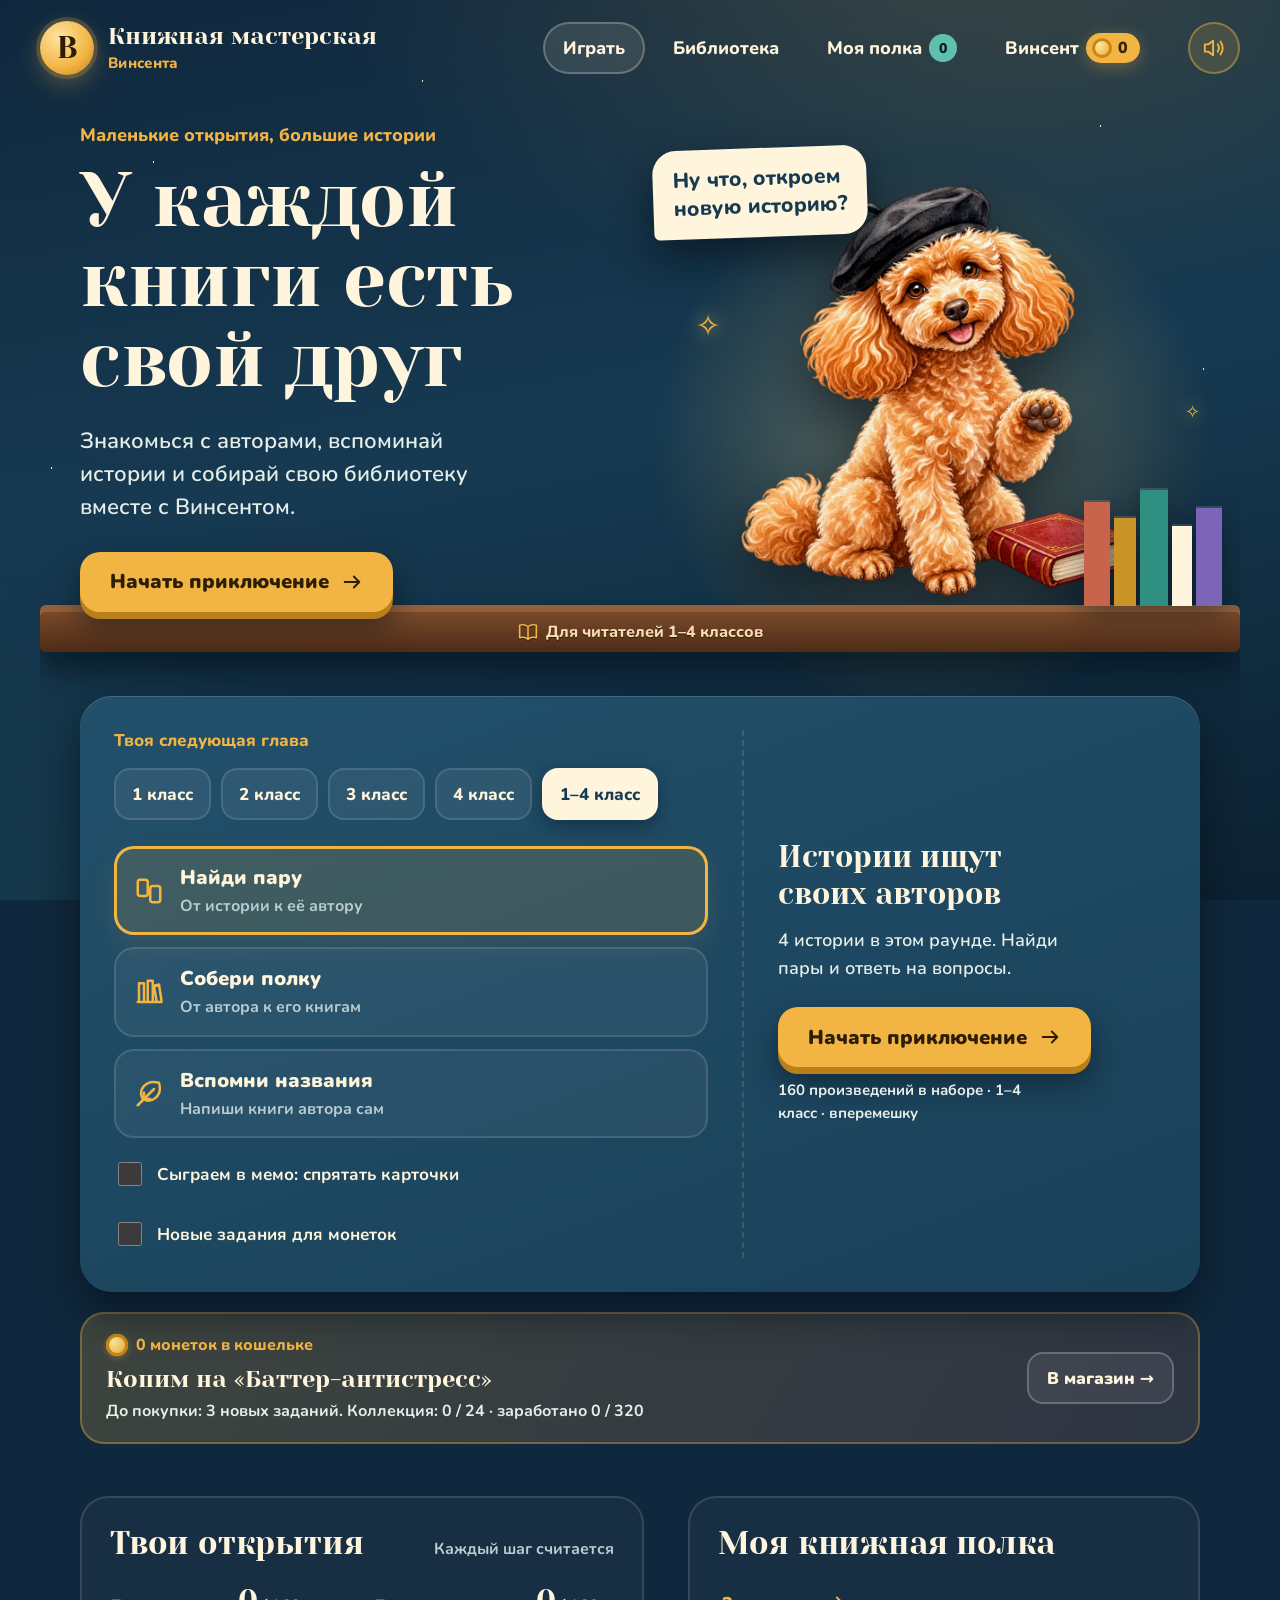
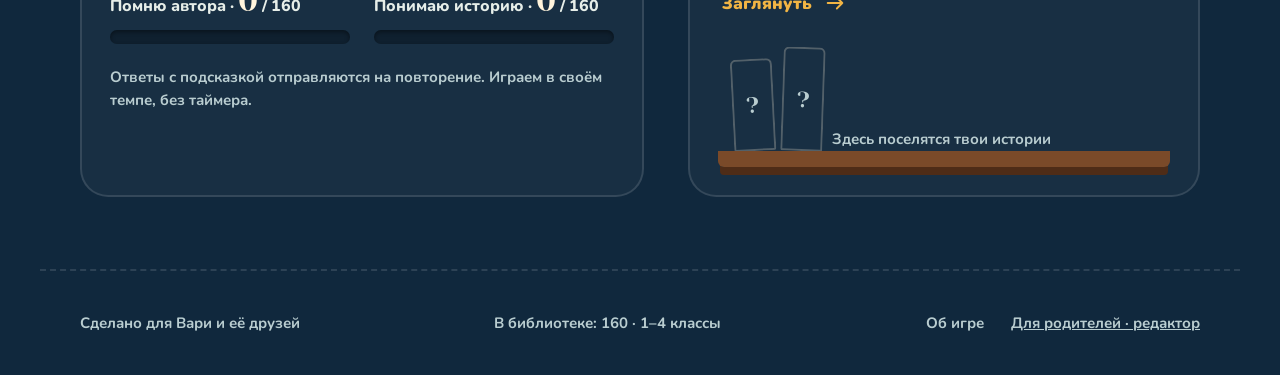
==== commit e9a976f8: "Hero: shelf label on the plank, book spines stand on the shelf Co-Authored-By: Claude Opus 5.5 <nore" ====
--- a/index.html
+++ b/index.html
@@ -9,7 +9,7 @@
   <link rel="icon" href="./assets/favicon.svg" type="image/svg+xml">
   <link rel="stylesheet" href="./styles.css?v=0.6.0">
   <link rel="stylesheet" href="./shop.css?v=0.5.1">
-  <link rel="stylesheet" href="./night.css?v=0.6.0">
+  <link rel="stylesheet" href="./night.css?v=0.6.1">
   <link rel="stylesheet" href="./night-shop.css?v=0.6.0">
   <script src="./data.js" defer></script>
   <script src="./texts.js" defer></script>
@@ -18,7 +18,7 @@
   <script src="./sounds.js?v=0.5.2" defer></script>
   <script src="./engine.js?v=0.5.2" defer></script>
   <script src="./content.js?v=0.5.2" defer></script>
-  <script src="./app.js?v=0.6.0" defer></script>
+  <script src="./app.js?v=0.6.1" defer></script>
 </head>
 <body>
   <a class="skip" href="#main">К содержимому</a>
--- a/night.css
+++ b/night.css
@@ -78,17 +78,17 @@
 /* ── Главная: герой с лампой и полкой ───────────── */
 .hero{grid-template-columns:1.05fr 1fr;min-height:520px;gap:20px;padding-bottom:40px}
 /* Книжки на полке рядом с Винсентом */
-.hero:before{content:'';position:absolute;right:-34px;bottom:40px;width:150px;height:118px;z-index:1;pointer-events:none;background:linear-gradient(#c8644c,#c8644c) 0 100%/26px 104px no-repeat,linear-gradient(#c99325,#c99325) 30px 100%/22px 88px no-repeat,linear-gradient(#2f8f80,#2f8f80) 56px 100%/28px 116px no-repeat,linear-gradient(#fff4dc,#fff4dc) 88px 100%/20px 80px no-repeat,linear-gradient(#7c64b8,#7c64b8) 112px 100%/26px 98px no-repeat;filter:drop-shadow(0 -2px 0 #ffffff22) drop-shadow(0 10px 16px #050f1880);border-radius:4px 4px 0 0}
+.hero:before{content:'';position:absolute;right:-34px;bottom:46px;width:150px;height:118px;z-index:1;pointer-events:none;background:linear-gradient(#c8644c,#c8644c) 0 100%/26px 104px no-repeat,linear-gradient(#c99325,#c99325) 30px 100%/22px 88px no-repeat,linear-gradient(#2f8f80,#2f8f80) 56px 100%/28px 116px no-repeat,linear-gradient(#fff4dc,#fff4dc) 88px 100%/20px 80px no-repeat,linear-gradient(#7c64b8,#7c64b8) 112px 100%/26px 98px no-repeat;filter:drop-shadow(0 -2px 0 #ffffff22) drop-shadow(0 10px 16px #050f1880);border-radius:4px 4px 0 0}
 .hero:after{content:'';position:absolute;left:-40px;right:-40px;bottom:0;height:40px;border-radius:6px;background:linear-gradient(#7a4a29,#4e2c17);box-shadow:0 -7px 0 #94603a,0 18px 30px #050f18aa}
 .hero-copy .eyebrow{font-size:18px}
 .hero h1{max-width:620px;margin-bottom:24px}
 .hero h1 em{font-style:normal;color:inherit;font-weight:inherit}
 .hero-copy>p{color:var(--cream-2);font-size:22px;line-height:1.5;max-width:30ch;margin-bottom:28px}
-.hero-cta{margin-bottom:22px}
-.hero-note{font:700 16px var(--ui);color:var(--mist)}
-.hero-note svg{width:20px;height:20px;color:var(--lamp)}
+.hero-cta{margin-bottom:0}
+.hero-note{position:absolute;left:0;right:0;bottom:0;height:40px;z-index:2;justify-content:center;font:800 16px var(--ui);color:#f6dcb4;text-shadow:0 1px 0 #2b170a}
+.hero-note svg{width:20px;height:20px;color:var(--lamp);filter:drop-shadow(0 1px 0 #2b170a)}
 .hero-art{min-height:470px;align-self:end}
-.hero-art .mascot-wrap{margin-bottom:-4px}
+.hero-art .mascot-wrap{margin-bottom:-30px}
 .hero-art:before{width:110%;max-width:560px;bottom:auto;top:4%;border-radius:50%;background:radial-gradient(circle,#ffd98a5c,#f2b54414 55%,transparent 70%)}
 .vincent{filter:drop-shadow(0 26px 30px #050f18b3)}
 .hero-art .vincent,.hero-art .mascot-wrap{max-width:430px}
@@ -341,12 +341,12 @@
   main{padding:18px 16px 44px}
   .hero{text-align:left;padding-bottom:44px}
   .hero:after{left:-16px;right:-16px;height:30px}
-  .hero:before{bottom:30px;right:0;transform:scale(.7);transform-origin:100% 100%}
+  .hero:before{bottom:36px;right:0;transform:scale(.7);transform-origin:100% 100%}
   .hero-copy .eyebrow{font-size:16px;letter-spacing:0}
   .hero h1{font-size:42px;letter-spacing:-.3px}
   .hero-copy>p{font-size:19px;margin:0 0 20px;max-width:none}
   .hero-cta{width:100%}
-  .hero-note{justify-content:flex-start;font-size:15px}
+  .hero-note{height:30px;font-size:15px}
   .hero-art{min-height:280px}.hero-art .vincent,.hero-art .mascot-wrap{max-width:270px}
   .float-note{font-size:16px;max-width:150px;padding:12px 14px;left:0}
   .play-panel{padding:22px 18px;border-radius:26px;margin-top:28px}
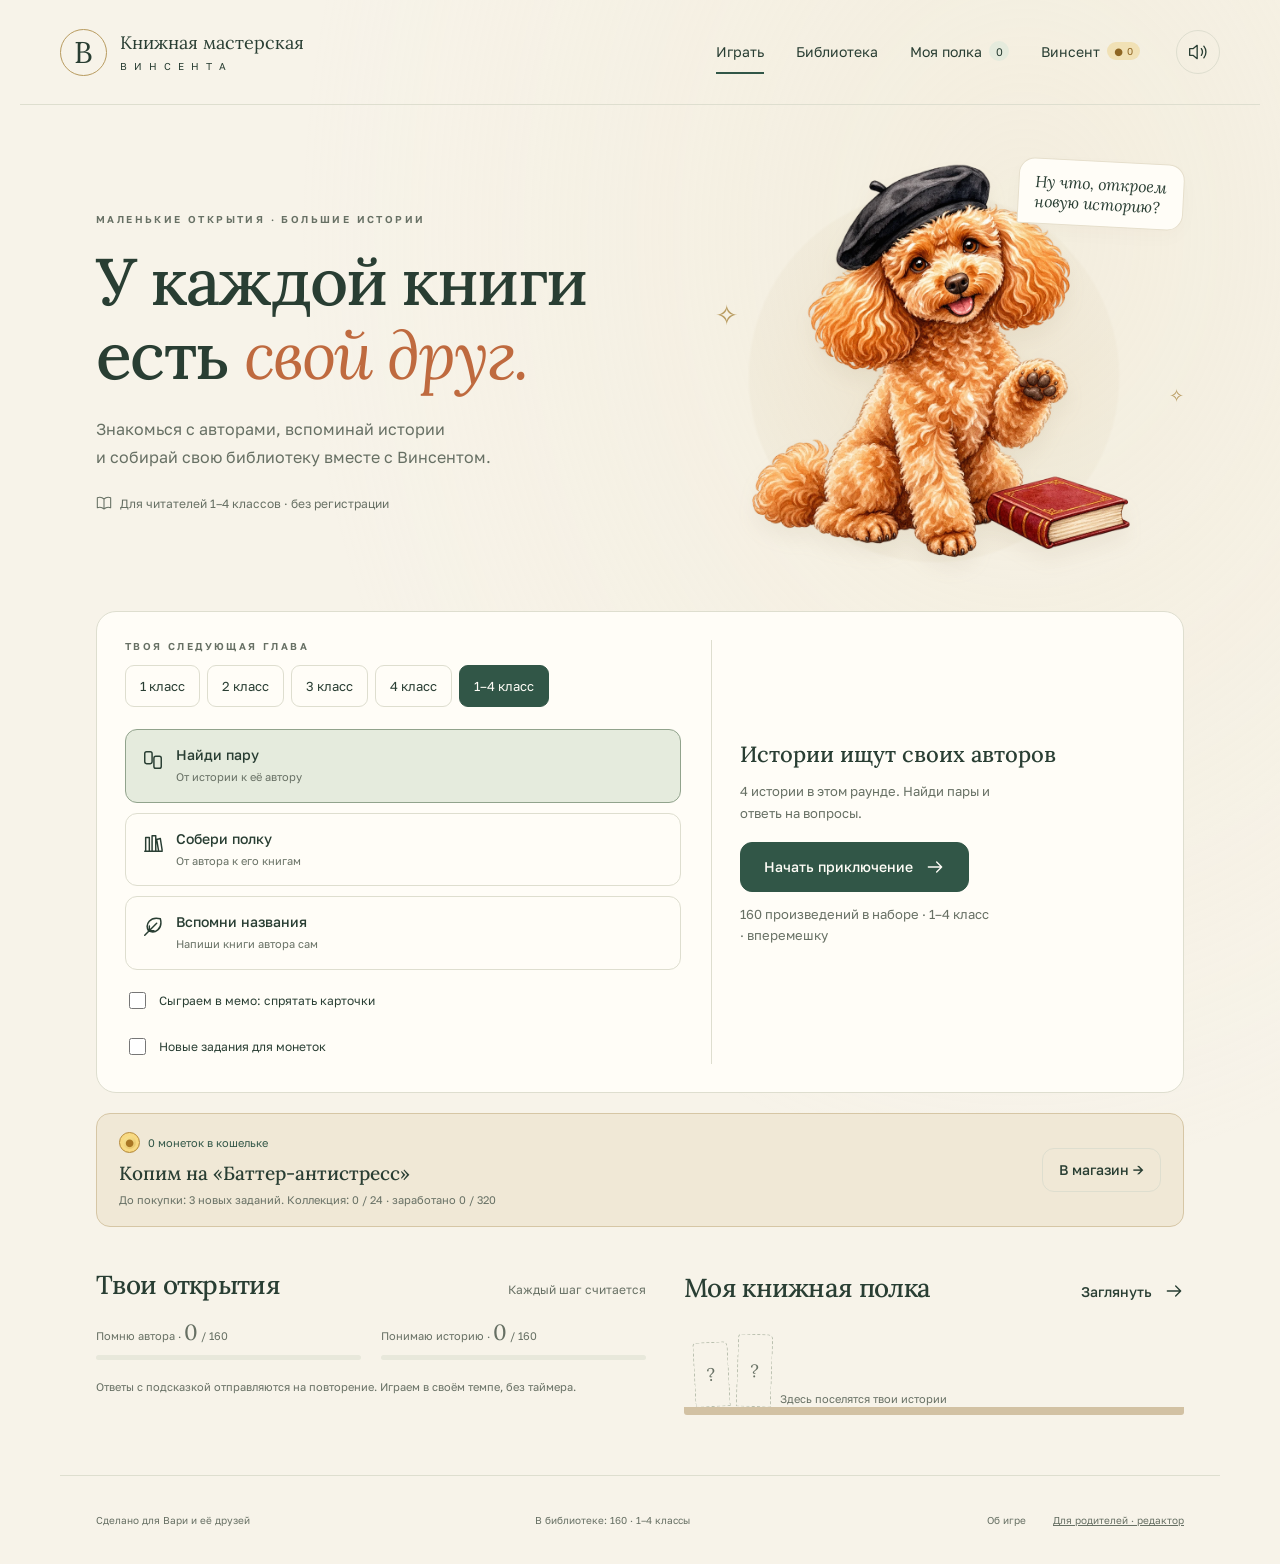
==== commit 2918665f: "Merge pull request #1 from marinasalina777-png/improve/sounds-and-polish Тихие звуки, исправления по" ====
--- a/index.html
+++ b/index.html
@@ -3,27 +3,25 @@
 <head>
   <meta charset="utf-8">
   <meta name="viewport" content="width=device-width, initial-scale=1">
-  <meta name="theme-color" content="#10283d">
+  <meta name="theme-color" content="#f7f3e9">
   <meta name="description" content="Уютная игра о книгах для 1–4 класса. Вспоминай авторов, читай истории и собирай библиотеку вместе с пуделем Винсентом.">
   <title>Книжная мастерская Винсента</title>
   <link rel="icon" href="./assets/favicon.svg" type="image/svg+xml">
-  <link rel="stylesheet" href="./styles.css?v=0.6.0">
+  <link rel="stylesheet" href="./styles.css?v=0.5.2">
   <link rel="stylesheet" href="./shop.css?v=0.5.1">
-  <link rel="stylesheet" href="./night.css?v=0.6.1">
-  <link rel="stylesheet" href="./night-shop.css?v=0.6.0">
   <script src="./data.js" defer></script>
   <script src="./texts.js" defer></script>
   <script src="./rewards.js?v=0.5.1" defer></script>
-  <script src="./wardrobe.js?v=0.6.0" defer></script>
+  <script src="./wardrobe.js?v=0.5.2" defer></script>
   <script src="./sounds.js?v=0.5.2" defer></script>
   <script src="./engine.js?v=0.5.2" defer></script>
   <script src="./content.js?v=0.5.2" defer></script>
-  <script src="./app.js?v=0.6.1" defer></script>
+  <script src="./app.js?v=0.5.2" defer></script>
 </head>
 <body>
   <a class="skip" href="#main">К содержимому</a>
   <header class="site-header">
-    <a class="brand" href="#home" aria-label="Книжная мастерская Винсента, на главную"><span class="brand-seal" aria-hidden="true">В</span><span>Книжная мастерская<small>Винсента</small></span></a>
+    <a class="brand" href="#home" aria-label="Книжная мастерская Винсента, на главную"><span class="brand-seal" aria-hidden="true">В</span><span>Книжная мастерская<small>В И Н С Е Н Т А</small></span></a>
     <nav class="main-nav" aria-label="Главная навигация"><a href="#home" data-nav="home">Играть</a><a href="#library" data-nav="library">Библиотека</a><a href="#shelf" data-nav="shelf">Моя полка <span id="shelf-count">0</span></a><a href="#wardrobe" data-nav="wardrobe">Винсент <span class="nav-wallet"><span aria-hidden="true">●</span> <span id="coin-wallet">0</span></span></a></nav>
     <button type="button" id="sound-toggle" class="icon-button" aria-label="Включить звуки" aria-pressed="false"></button>
   </header>
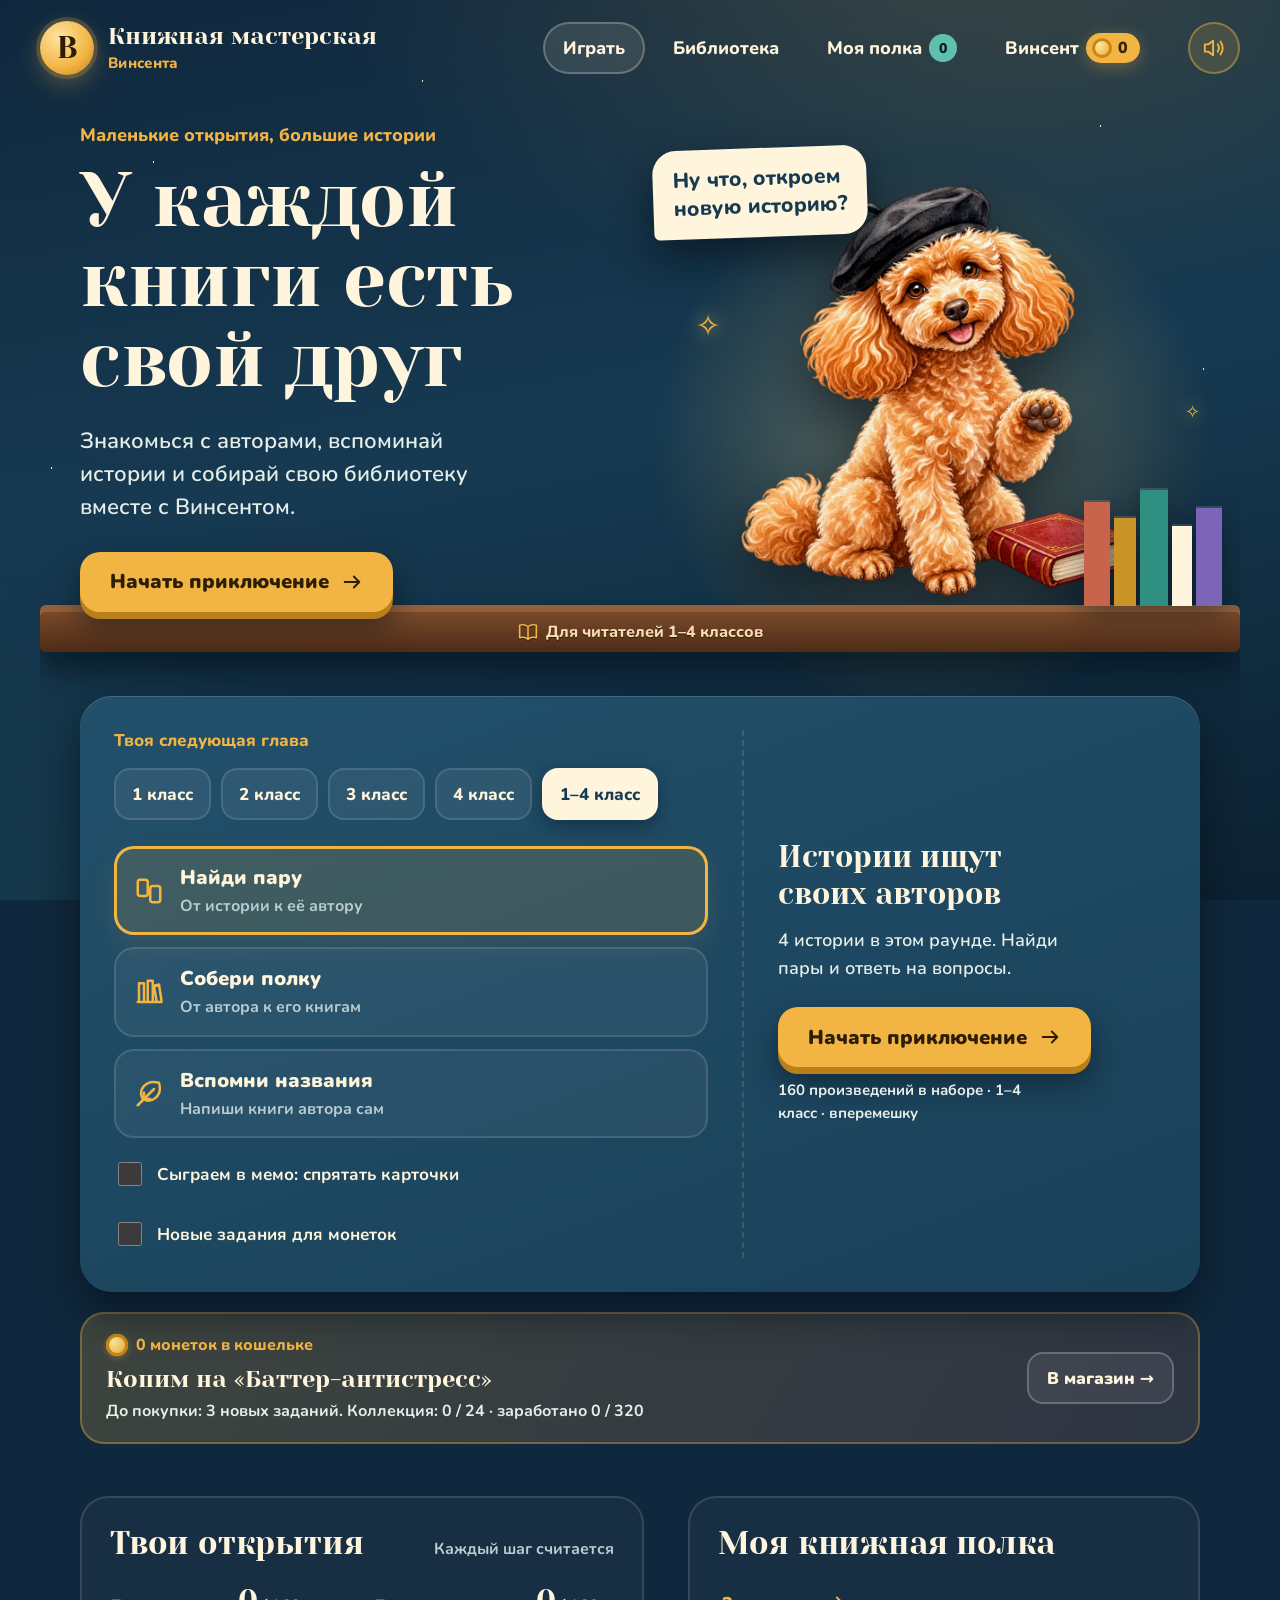
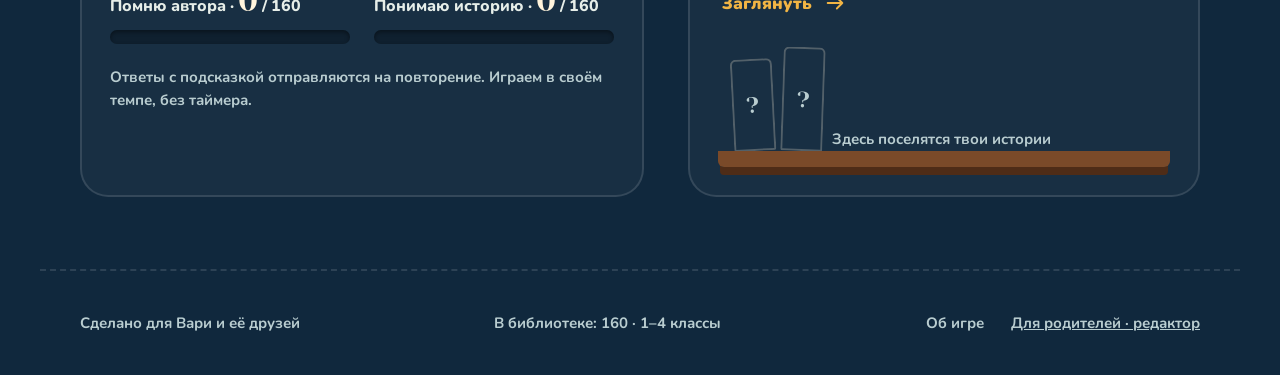
==== commit 45ec08ec: "Merge pull request #2 from marinasalina777-png/redesign/night-library Оформление «Ночная библиотека»" ====
--- a/index.html
+++ b/index.html
@@ -3,25 +3,27 @@
 <head>
   <meta charset="utf-8">
   <meta name="viewport" content="width=device-width, initial-scale=1">
-  <meta name="theme-color" content="#f7f3e9">
+  <meta name="theme-color" content="#10283d">
   <meta name="description" content="Уютная игра о книгах для 1–4 класса. Вспоминай авторов, читай истории и собирай библиотеку вместе с пуделем Винсентом.">
   <title>Книжная мастерская Винсента</title>
   <link rel="icon" href="./assets/favicon.svg" type="image/svg+xml">
-  <link rel="stylesheet" href="./styles.css?v=0.5.2">
+  <link rel="stylesheet" href="./styles.css?v=0.6.0">
   <link rel="stylesheet" href="./shop.css?v=0.5.1">
+  <link rel="stylesheet" href="./night.css?v=0.6.1">
+  <link rel="stylesheet" href="./night-shop.css?v=0.6.0">
   <script src="./data.js" defer></script>
   <script src="./texts.js" defer></script>
   <script src="./rewards.js?v=0.5.1" defer></script>
-  <script src="./wardrobe.js?v=0.5.2" defer></script>
+  <script src="./wardrobe.js?v=0.6.0" defer></script>
   <script src="./sounds.js?v=0.5.2" defer></script>
   <script src="./engine.js?v=0.5.2" defer></script>
   <script src="./content.js?v=0.5.2" defer></script>
-  <script src="./app.js?v=0.5.2" defer></script>
+  <script src="./app.js?v=0.6.1" defer></script>
 </head>
 <body>
   <a class="skip" href="#main">К содержимому</a>
   <header class="site-header">
-    <a class="brand" href="#home" aria-label="Книжная мастерская Винсента, на главную"><span class="brand-seal" aria-hidden="true">В</span><span>Книжная мастерская<small>В И Н С Е Н Т А</small></span></a>
+    <a class="brand" href="#home" aria-label="Книжная мастерская Винсента, на главную"><span class="brand-seal" aria-hidden="true">В</span><span>Книжная мастерская<small>Винсента</small></span></a>
     <nav class="main-nav" aria-label="Главная навигация"><a href="#home" data-nav="home">Играть</a><a href="#library" data-nav="library">Библиотека</a><a href="#shelf" data-nav="shelf">Моя полка <span id="shelf-count">0</span></a><a href="#wardrobe" data-nav="wardrobe">Винсент <span class="nav-wallet"><span aria-hidden="true">●</span> <span id="coin-wallet">0</span></span></a></nav>
     <button type="button" id="sound-toggle" class="icon-button" aria-label="Включить звуки" aria-pressed="false"></button>
   </header>
--- a/night.css
+++ b/night.css
@@ -0,0 +1,395 @@
+/* «Ночная библиотека»: тема игры поверх styles.css. Редактор (admin.html) её не подключает и остаётся светлым.
+   Принцип: интерфейс — ночная комната с тёплой лампой; то, что ребёнок читает (вопрос, текст, пояснение), — светлая бумажная страница. */
+@import url('https://fonts.googleapis.com/css2?family=Yeseva+One&family=Nunito:wght@500;600;700;800;900&family=Literata:ital,opsz,wght@0,7..72,400;0,7..72,500;0,7..72,600;1,7..72,400&display=swap');
+
+:root{
+  --night-0:#0c2131;--night-1:#10283d;--night-2:#163a52;--night-3:#1d4a62;
+  --surface:#1a4058;--surface-2:#22506b;--surface-line:#ffffff1f;--surface-line-strong:#ffffff38;
+  --cream:#fff4dc;--cream-2:#e6eee9;--mist:#b9cdd0;
+  --lamp:#f2b544;--lamp-deep:#b9801a;--lamp-soft:#f2b54426;
+  --coral:#f08a6c;--teal:#5fc0b0;--teal-deep:#2f8f80;--lilac:#a58be0;
+  --page:#fff6e3;--page-2:#f6e8c9;--page-ink:#1f3346;--page-muted:#5c6b74;--page-line:#e5d4ae;
+  --shadow:0 18px 40px #050f18a6;--shadow-soft:0 10px 24px #050f1873;
+  --display:'Yeseva One','Literata',Georgia,serif;--ui:'Nunito',system-ui,sans-serif;--book:'Literata',Georgia,serif;
+  /* Переопределения токенов styles.css, чтобы старые правила тоже легли в ночную гамму */
+  --paper:var(--night-1);--card:var(--surface);--ink:var(--cream);--muted:var(--mist);--green:var(--teal);--green-soft:#5fc0b01f;--orange:var(--lamp);--gold:var(--lamp);--line:var(--surface-line);--red:#ffa58f;--serif:var(--display);--sans:var(--ui);
+  color-scheme:dark;font-family:var(--ui);font-size:18px;color:var(--cream);background:var(--night-1)
+}
+body{background:
+  radial-gradient(1100px 620px at 78% -8%,#f2b5442e,transparent 62%),
+  radial-gradient(900px 700px at -10% 110%,#2f7a8a40,transparent 60%),
+  radial-gradient(1.5px 1.5px at 12% 18%,#ffe7a8 50%,transparent 51%),
+  radial-gradient(1.5px 1.5px at 33% 9%,#ffe7a8 50%,transparent 51%),
+  radial-gradient(2px 2px at 61% 22%,#ffe7a8 50%,transparent 51%),
+  radial-gradient(1.5px 1.5px at 86% 14%,#ffe7a8 50%,transparent 51%),
+  radial-gradient(1.5px 1.5px at 94% 41%,#ffe7a8 50%,transparent 51%),
+  radial-gradient(1.5px 1.5px at 4% 52%,#ffe7a8 50%,transparent 51%),
+  linear-gradient(170deg,var(--night-1),var(--night-2) 48%,var(--night-0));
+  background-attachment:fixed;color:var(--cream);font-weight:600}
+main:focus{outline:none}
+::selection{background:var(--lamp);color:#2d1d04}
+h1,h2,h3{font-family:var(--display);font-weight:400;color:var(--cream);text-wrap:balance}
+h1{font-size:clamp(44px,6vw,80px);line-height:1.04;letter-spacing:-.5px}
+h2{font-size:clamp(30px,3.6vw,44px);line-height:1.12;letter-spacing:-.2px}
+h3{font-size:26px;line-height:1.25}
+p{line-height:1.6;text-wrap:pretty}
+button:focus-visible,a:focus-visible,input:focus-visible,summary:focus-visible,select:focus-visible,textarea:focus-visible{outline:3px solid var(--lamp);outline-offset:4px;border-radius:12px}
+button svg,a svg{width:22px;height:22px}svg{stroke-width:2}
+button:disabled{opacity:.5}
+.skip{background:var(--lamp);color:#2d1d04;border-radius:12px;font-weight:800}
+
+/* Подписи над блоками: без капса, тёплым светом */
+.eyebrow{text-transform:none;letter-spacing:0;font:800 17px/1.3 var(--ui);color:var(--lamp);margin-bottom:14px}
+
+/* ── Шапка ─────────────────────────────────────── */
+.site-header{max-width:1280px;min-height:96px;padding:20px 40px;border-bottom:0;gap:28px}
+.brand{font:400 24px/1.1 var(--display);gap:14px;color:var(--cream)}
+.brand small{font:800 15px var(--ui);letter-spacing:.3px;color:var(--lamp);margin-top:4px}
+.brand-seal{width:54px;height:54px;border:0;font:400 30px var(--display);color:#2d1d04;background:radial-gradient(circle at 35% 30%,#ffe3a0,var(--lamp) 60%,var(--lamp-deep));box-shadow:0 0 0 4px #f2b54433,0 8px 24px #f2b54455}
+.main-nav{gap:8px}
+.main-nav a{font:800 18px var(--ui);min-height:52px;padding:0 20px;border:0;border-radius:999px;color:var(--cream);transition:background .2s,box-shadow .2s}
+.main-nav a:hover{background:#ffffff12}
+.main-nav a[aria-current]{background:#fff4dc1a;box-shadow:inset 0 0 0 2px #fff4dc40}
+#shelf-count{font:900 14px var(--ui);min-width:28px;height:28px;border-radius:999px;padding:0 6px;background:var(--teal);color:#06231f}
+.nav-wallet{display:inline-flex;align-items:center;gap:6px;background:var(--lamp);color:#3a2606;font:900 16px var(--ui);padding:4px 12px 4px 6px;border-radius:999px;box-shadow:0 4px 16px #f2b54455}
+.nav-wallet>span[aria-hidden]{width:20px;height:20px;border-radius:50%;font-size:0;background:radial-gradient(circle at 35% 35%,#ffe9a3,#e09a1f);box-shadow:inset 0 0 0 3px #c98510}
+.icon-button{width:52px;height:52px;border:0;background:#ffffff12;color:var(--cream);box-shadow:inset 0 0 0 2px var(--surface-line)}
+.icon-button:hover{background:#ffffff22}
+.icon-button[aria-pressed=true]{background:var(--lamp-soft);color:var(--lamp);box-shadow:inset 0 0 0 2px #f2b54466}
+
+main{max-width:1200px;padding:28px 40px 72px;overflow-x:clip}
+
+/* ── Кнопки ────────────────────────────────────── */
+.button{gap:12px;min-height:60px;padding:16px 30px;border:0;border-radius:20px;background:var(--lamp);color:#2d1d04;font:900 20px var(--ui);box-shadow:0 7px 0 var(--lamp-deep),0 16px 30px #050f1880;transition:transform .15s,box-shadow .15s,background .2s}
+.button:hover{background:#f7c25a;transform:translateY(-2px);box-shadow:0 9px 0 var(--lamp-deep),0 20px 34px #050f1880}
+.button:active{transform:translateY(5px);box-shadow:0 2px 0 var(--lamp-deep),0 6px 14px #050f1880}
+.button:disabled{transform:none;box-shadow:0 7px 0 var(--lamp-deep)}
+.button.secondary{background:#ffffff10;color:var(--cream);box-shadow:inset 0 0 0 2px var(--surface-line-strong)}
+.button.secondary:hover{background:#ffffff1c;box-shadow:inset 0 0 0 2px #fff4dc66}
+.button.secondary:active{transform:translateY(2px)}
+.button.small{min-height:52px;padding:12px 20px;font-size:17px;border-radius:16px}
+.button.text{background:transparent;box-shadow:none;color:var(--lamp);padding:10px 4px;font-size:17px}
+.button.text:hover{background:transparent;text-decoration:underline;text-underline-offset:4px;transform:none}
+.read-button{color:var(--lamp);font:800 17px var(--ui);min-height:48px}
+.chip{min-height:52px;padding:10px 18px;border:0;border-radius:16px;background:#ffffff10;box-shadow:inset 0 0 0 2px var(--surface-line);color:var(--cream);font:800 17px var(--ui);transition:background .2s}
+.chip:hover{background:#ffffff1c}
+.chip[aria-pressed=true]{background:var(--cream);color:var(--night-2);box-shadow:0 6px 18px #050f1866}
+
+/* ── Главная: герой с лампой и полкой ───────────── */
+.hero{grid-template-columns:1.05fr 1fr;min-height:520px;gap:20px;padding-bottom:40px}
+/* Книжки на полке рядом с Винсентом */
+.hero:before{content:'';position:absolute;right:-34px;bottom:46px;width:150px;height:118px;z-index:1;pointer-events:none;background:linear-gradient(#c8644c,#c8644c) 0 100%/26px 104px no-repeat,linear-gradient(#c99325,#c99325) 30px 100%/22px 88px no-repeat,linear-gradient(#2f8f80,#2f8f80) 56px 100%/28px 116px no-repeat,linear-gradient(#fff4dc,#fff4dc) 88px 100%/20px 80px no-repeat,linear-gradient(#7c64b8,#7c64b8) 112px 100%/26px 98px no-repeat;filter:drop-shadow(0 -2px 0 #ffffff22) drop-shadow(0 10px 16px #050f1880);border-radius:4px 4px 0 0}
+.hero:after{content:'';position:absolute;left:-40px;right:-40px;bottom:0;height:40px;border-radius:6px;background:linear-gradient(#7a4a29,#4e2c17);box-shadow:0 -7px 0 #94603a,0 18px 30px #050f18aa}
+.hero-copy .eyebrow{font-size:18px}
+.hero h1{max-width:620px;margin-bottom:24px}
+.hero h1 em{font-style:normal;color:inherit;font-weight:inherit}
+.hero-copy>p{color:var(--cream-2);font-size:22px;line-height:1.5;max-width:30ch;margin-bottom:28px}
+.hero-cta{margin-bottom:0}
+.hero-note{position:absolute;left:0;right:0;bottom:0;height:40px;z-index:2;justify-content:center;font:800 16px var(--ui);color:#f6dcb4;text-shadow:0 1px 0 #2b170a}
+.hero-note svg{width:20px;height:20px;color:var(--lamp);filter:drop-shadow(0 1px 0 #2b170a)}
+.hero-art{min-height:470px;align-self:end}
+.hero-art .mascot-wrap{margin-bottom:-30px}
+.hero-art:before{width:110%;max-width:560px;bottom:auto;top:4%;border-radius:50%;background:radial-gradient(circle,#ffd98a5c,#f2b54414 55%,transparent 70%)}
+.vincent{filter:drop-shadow(0 26px 30px #050f18b3)}
+.hero-art .vincent,.hero-art .mascot-wrap{max-width:430px}
+.float-note{background:var(--cream);color:var(--night-2);border:0;font:800 21px/1.35 var(--ui);font-style:normal;padding:16px 20px;border-radius:24px 24px 24px 6px;box-shadow:var(--shadow);transform:rotate(-2deg);top:6px;left:-10px;right:auto}
+.hero-star{color:var(--lamp);text-shadow:0 0 18px #ffd56a;font-size:30px;animation:twinkle 3.4s ease-in-out infinite}
+.hero-star.second{animation-delay:1.3s}
+@keyframes twinkle{0%,100%{opacity:.35;transform:scale(.85)}50%{opacity:1;transform:scale(1.1)}}
+
+/* Панель запуска — карточка-«стол» */
+.play-panel{grid-template-columns:1.4fr 1fr;margin-top:44px;padding:34px;gap:34px;border:0;border-radius:32px;background:linear-gradient(160deg,var(--surface-2),var(--surface));box-shadow:inset 0 1px 0 #ffffff26,var(--shadow)}
+.play-panel .eyebrow{margin-bottom:16px}
+.grade-row{gap:10px}
+.mode-picker{gap:12px;margin-top:26px}
+.mode-card{min-height:84px;padding:18px 20px;gap:16px;align-items:center;border:0;border-radius:20px;background:#ffffff0d;box-shadow:inset 0 0 0 2px var(--surface-line);color:var(--cream);transition:background .2s,box-shadow .2s,transform .15s}
+.mode-card:hover{background:#ffffff17;transform:translateY(-2px)}
+.mode-card svg{width:30px;height:30px;margin:0;color:var(--lamp);flex-shrink:0}
+.mode-card strong{font:900 20px var(--ui);margin-bottom:4px}
+.mode-card small{font:700 16px/1.4 var(--ui);color:var(--mist)}
+.mode-card[aria-pressed=true]{background:var(--lamp-soft);box-shadow:inset 0 0 0 3px var(--lamp),0 10px 26px #f2b5441f}
+.checkline{font:700 17px var(--ui);gap:12px;min-height:48px;margin-top:12px}
+.checkline input,.pick-check input{width:24px;height:24px;accent-color:var(--lamp)}
+.play-start{padding-left:34px;border-left:2px dashed var(--surface-line)}
+.play-start h3{font-size:30px;margin-bottom:12px}
+.play-start p{font-size:18px;color:var(--cream-2);max-width:30ch;margin-bottom:24px}
+.little-note{font:700 15px/1.55 var(--ui);color:var(--mist)}
+
+/* Нижний блок: прогресс и книжная полка */
+.home-bottom{margin-top:52px;gap:44px}
+.home-bottom>section{padding:30px;border-radius:28px;background:#ffffff08;box-shadow:inset 0 0 0 2px var(--surface-line)}
+.section-heading h2{font-size:32px}
+.section-heading p{font:700 16px var(--ui);color:var(--mist)}
+.progress-lines{gap:24px;margin:22px 0}
+.progress-lines label{font:800 16px var(--ui);color:var(--cream-2);margin-bottom:12px}
+.progress-value{font:400 30px var(--display);color:var(--cream)}
+.track{height:14px;background:#06121c80;border-radius:999px;box-shadow:inset 0 2px 4px #0006}
+.track span{background:linear-gradient(90deg,var(--teal-deep),var(--teal));border-radius:999px;box-shadow:0 0 12px #5fc0b077}
+.track.meaning span{background:linear-gradient(90deg,#d0664a,var(--coral));box-shadow:0 0 12px #f08a6c77}
+.preview-books{height:120px;gap:8px;padding:0 14px;border-bottom:16px solid #7a4a29;border-radius:0 0 6px 6px;box-shadow:0 10px 0 -2px #4e2c17}
+.book-spine{width:42px;height:92px;border:0;border-radius:6px 6px 2px 2px;background:var(--teal-deep);color:var(--cream);font:400 22px var(--display);box-shadow:inset -6px 0 0 #0000002b,inset 0 8px 0 #ffffff1f}
+.book-spine:nth-child(3n+2){height:104px;background:#c8644c}
+.book-spine:nth-child(3n){height:84px;background:#c99325}
+.book-spine:nth-child(4n){background:#7c64b8}
+.book-ghost{box-shadow:inset 0 0 0 2px #fff4dc40!important;color:var(--mist)}
+.shelf-lamp{color:var(--lamp);filter:drop-shadow(0 -6px 18px #f2b544aa)}
+.gift-banner{border:0;border-radius:24px;background:linear-gradient(120deg,#f2b54433,#f08a6c22);box-shadow:inset 0 0 0 2px #f2b54455;padding:22px 26px}
+.gift-banner strong{font:400 24px var(--display);color:var(--cream)}
+.gift-banner p{font:700 16px var(--ui);color:var(--cream-2)}
+
+/* ── Заголовки страниц, библиотека, полка ───────── */
+.page-top{margin:12px 0 32px}
+.page-top h1{font-size:clamp(40px,5vw,60px);margin-bottom:14px}
+.page-top p{font-size:19px;color:var(--cream-2);max-width:56ch}
+.toolbar{gap:16px;margin-bottom:26px}
+.search input{min-height:58px;border:0;border-radius:18px;background:#06121c66;box-shadow:inset 0 0 0 2px var(--surface-line-strong);padding:14px 20px;color:var(--cream);font:700 18px var(--ui)}
+.search input::placeholder{color:var(--mist)}
+.selection-bar{padding:18px 24px;border-radius:22px;background:#ffffff0d;box-shadow:inset 0 0 0 2px var(--surface-line);font:700 17px var(--ui)}
+.selection-bar strong{color:var(--lamp);font-weight:900}
+.library-grid{gap:24px}
+.library-card{border:0;border-radius:24px;background:linear-gradient(170deg,var(--surface-2),var(--surface));box-shadow:inset 0 1px 0 #ffffff22,var(--shadow-soft);transition:transform .2s}
+.library-card:hover{transform:translateY(-3px)}
+.book-cover{height:150px;background:#2f6c74;color:#cfeee8}
+.book-cover.tone-1{background:#7b4f3a;color:#ffd9c4}
+.book-cover.tone-2{background:#3e4f86;color:#dbe0ff}
+.book-cover.tone-3{background:#6a4f86;color:#eadbff}
+.book-cover svg{width:64px;height:64px;stroke-width:1.4}
+.book-cover .cover-label{font:800 14px var(--ui);letter-spacing:0;text-transform:none;background:#00000033;padding:4px 12px;border-radius:999px}
+.book-cover.with-image{background:var(--page-2)}
+.library-body{padding:24px}
+.library-body h3{font-size:25px;margin-bottom:8px}
+.author-line{font:800 16px var(--ui);color:var(--lamp);margin-bottom:12px}
+.library-body .summary{font:600 16px/1.6 var(--ui);color:var(--cream-2)}
+.pick-check{font:800 16px var(--ui);gap:10px}
+.catalogue-note{font-size:15px;color:var(--mist)}
+.status-tag{font:800 14px var(--ui);padding:6px 12px;background:#5fc0b026;color:#9ee6d9}
+.status-tag.wait{background:#f2b54426;color:#ffd58a}
+.empty-state h2{font-size:34px}
+.empty-state p{font-size:18px;color:var(--cream-2)}
+
+/* ── Игровое поле ──────────────────────────────── */
+.game-top{margin-bottom:30px}
+.game-top .eyebrow{margin-bottom:6px}
+.game-title{font-size:clamp(34px,4vw,46px)}
+.round-progress{min-width:200px}
+.round-progress p{font:800 16px var(--ui);color:var(--cream-2)}
+.round-progress .track{height:12px}
+.game-layout{grid-template-columns:220px minmax(0,1fr);gap:36px}
+.guide .vincent,.guide .mascot-wrap{width:210px;max-width:210px}
+.guide-bubble{background:var(--cream);color:var(--night-2);border:0;border-radius:24px 24px 6px 24px;padding:18px 20px;font:800 19px/1.4 var(--ui);box-shadow:var(--shadow-soft)}
+.guide-name{font:800 15px var(--ui);letter-spacing:0;text-transform:none;color:var(--lamp)}
+.board-head p{font:700 17px var(--ui);color:var(--cream-2)}
+.column-label{font:800 17px var(--ui);letter-spacing:0;text-transform:none;color:var(--lamp);margin-bottom:14px}
+.pair-columns{gap:22px}
+.pair-list{gap:14px}
+.pair-card{min-height:118px;padding:20px 22px;border:0;border-radius:22px;background:linear-gradient(170deg,var(--surface-2),var(--surface));box-shadow:inset 0 1px 0 #ffffff22,inset 0 0 0 2px var(--surface-line),0 8px 0 #0b2233,var(--shadow-soft);color:var(--cream);transition:transform .15s,box-shadow .2s,background .2s}
+.pair-card[data-work]{padding-left:30px}
+.pair-card[data-work]:before{content:'';position:absolute;left:0;top:0;bottom:0;width:12px;border-radius:22px 0 0 22px;background:var(--coral);box-shadow:inset -3px 0 0 #00000026}
+.pair-card strong{font:900 21px/1.3 var(--ui)}
+.pair-card small{font:700 15px/1.4 var(--ui);color:var(--mist);margin-top:8px}
+.pair-card .title-cue{font-size:15px}
+.pair-card .card-icon{color:var(--lamp);margin-bottom:8px}
+.pair-card .card-icon svg{width:28px;height:28px}
+.pair-card:hover:not(:disabled){transform:translateY(-3px);box-shadow:inset 0 1px 0 #ffffff22,inset 0 0 0 2px #fff4dc55,0 11px 0 #0b2233,var(--shadow-soft)}
+.pair-card:active:not(:disabled){transform:translateY(4px);box-shadow:inset 0 0 0 2px #fff4dc55,0 3px 0 #0b2233}
+.pair-card.selected{border:0;padding:20px 22px;background:linear-gradient(170deg,#3a5f6e,#2a5168);box-shadow:inset 0 0 0 3px var(--lamp),0 0 0 6px #f2b5442b,0 8px 0 #0b2233,0 16px 34px #f2b54426}
+.pair-card.selected[data-work]{padding-left:30px}
+.pair-card.mismatch{background:linear-gradient(170deg,#5b3a3f,#4a3240);box-shadow:inset 0 0 0 3px var(--coral),0 0 0 6px #f08a6c2b,0 8px 0 #0b2233}
+.pair-card.matched{opacity:1;background:linear-gradient(170deg,#1f5a5a,#1a4a4e);box-shadow:inset 0 0 0 2px #5fc0b066,0 4px 0 #0b2233}
+.pair-card.matched strong,.pair-card.matched small{opacity:.75}
+.pair-card.matched:after{content:'✓';right:16px;top:14px;width:32px;height:32px;border-radius:50%;display:grid;place-items:center;background:var(--teal);color:#06231f;font:900 18px var(--ui)}
+.pair-card.closed{background:repeating-linear-gradient(45deg,#1f4c66,#1f4c66 10px,#22536e 10px,#22536e 20px);border:0;outline:0;box-shadow:inset 0 0 0 3px #f2b54440,0 8px 0 #0b2233;color:var(--lamp)}
+.pair-card.closed:before{display:none}
+.pair-card.closed strong{font:400 40px var(--display)}
+.pair-card.closed small{font-size:15px}
+.story-peek{margin-top:22px;padding:22px 24px;border-radius:22px;background:#ffffff0d;box-shadow:inset 0 0 0 2px var(--surface-line)}
+.story-peek .eyebrow{font-size:18px}
+.story-peek summary{font:800 18px var(--ui);color:var(--lamp)}
+.story-peek p{font:600 17px/1.6 var(--ui);color:var(--cream-2)}
+.feedback{font:800 18px/1.5 var(--ui);margin-top:18px;min-height:28px}
+.feedback.error{color:#ffb4a2}
+
+/* Вопрос — светлая страница книги */
+.question-card{margin-top:22px;padding:34px;border:0;border-radius:28px;background:linear-gradient(175deg,var(--page),var(--page-2));color:var(--page-ink);box-shadow:inset 0 0 0 2px #fff,0 0 0 8px #f2b5441c,var(--shadow)}
+.question-card .eyebrow{color:#a86a10}
+.question-card .author-line{color:var(--page-muted);font:800 17px var(--ui)}
+.question-card h2{color:var(--page-ink);font:400 clamp(28px,3vw,34px)/1.25 var(--display);margin-bottom:22px}
+.question-answers{gap:12px}
+.answer{min-height:68px;gap:16px;padding:14px 18px;border:0;border-radius:18px;background:#fff;color:var(--page-ink);font:800 19px/1.4 var(--ui);box-shadow:inset 0 0 0 2px var(--page-line),0 5px 0 var(--page-line);transition:transform .15s,box-shadow .15s,background .2s}
+.answer .letter{width:38px;height:38px;border:0;background:var(--page-2);color:var(--page-ink);font:900 17px var(--ui)}
+.answer:hover:not(:disabled){background:#fffaf0;transform:translateY(-2px);box-shadow:inset 0 0 0 2px #e0b867,0 7px 0 var(--page-line)}
+.answer:active:not(:disabled){transform:translateY(3px);box-shadow:inset 0 0 0 2px #e0b867,0 2px 0 var(--page-line)}
+.answer:disabled{opacity:1}
+.answer.wrong{background:#fde7df;box-shadow:inset 0 0 0 2px #e9a48f,0 3px 0 #e9a48f;color:#7c3b2b}
+.answer.wrong .letter{background:#f5c4b5}
+.answer.correct{background:#ddf3ec;box-shadow:inset 0 0 0 3px var(--teal-deep),0 5px 0 #a8d9cc;color:#14453d;opacity:1}
+.answer.correct .letter{background:var(--teal-deep);color:#fff}
+.explanation{font:600 18px/1.65 var(--book);background:#fff;color:var(--page-ink);padding:20px 22px;border-radius:18px;box-shadow:inset 0 0 0 2px var(--page-line)}
+.question-card .story-peek{background:#fff;box-shadow:inset 0 0 0 2px var(--page-line)}
+.question-card .story-peek summary{color:#a86a10}
+.question-card .story-peek p{color:var(--page-ink)}
+.question-card .read-button{color:#9a5f0a}
+.question-meta{font:700 16px/1.5 var(--ui);color:var(--page-muted)}
+.question-card .button.secondary{color:var(--page-ink);background:#fff;box-shadow:inset 0 0 0 2px var(--page-line)}
+
+/* Собери полку */
+.shelf-author{padding:28px 30px;border-radius:26px;background:linear-gradient(135deg,#2a6a72,#1f5068);box-shadow:inset 0 1px 0 #ffffff26,var(--shadow-soft)}
+.shelf-author .eyebrow{color:var(--lamp)}
+.shelf-author h2{font-size:clamp(30px,3.4vw,40px);color:var(--cream)}
+.shelf-author p{font:700 17px var(--ui);color:var(--cream-2)}
+.shelf-options{gap:16px}
+.shelf-option{min-height:110px;padding:20px;gap:16px;border:0;border-radius:22px;background:linear-gradient(170deg,var(--surface-2),var(--surface));box-shadow:inset 0 0 0 2px var(--surface-line),0 7px 0 #0b2233;color:var(--cream);transition:transform .15s,box-shadow .2s}
+.shelf-option:hover:not(:disabled){transform:translateY(-2px)}
+.shelf-option .tick{width:32px;height:32px;border:0;border-radius:10px;background:#06121c66;box-shadow:inset 0 0 0 2px var(--surface-line-strong);font:900 18px var(--ui)}
+.shelf-option[aria-pressed=true]{background:linear-gradient(170deg,#3a5f6e,#2a5168);box-shadow:inset 0 0 0 3px var(--lamp),0 7px 0 #0b2233}
+.shelf-option[aria-pressed=true] .tick{background:var(--lamp);color:#2d1d04;box-shadow:none}
+.shelf-option strong{font:900 20px/1.35 var(--ui)}
+.shelf-option small{font:700 15px var(--ui);color:var(--mist)}
+.board-actions{gap:14px;margin-top:24px}
+
+/* Вспомни названия */
+.recall-card{padding:34px;border:0;border-radius:28px;background:linear-gradient(170deg,var(--surface-2),var(--surface));box-shadow:inset 0 1px 0 #ffffff22,var(--shadow)}
+.recall-card h2{font-size:clamp(30px,3.4vw,40px)}
+.recall-card>p{font:600 18px/1.6 var(--ui);color:var(--cream-2)}
+.recall-card label{font:800 17px var(--ui);color:var(--lamp)}
+.recall-card .little-note,.play-start .little-note{font-size:15px}
+.recall-entry input{min-height:62px;border:0;border-radius:18px;background:var(--page);color:var(--page-ink);box-shadow:inset 0 0 0 2px var(--page-line);padding:14px 20px;font:800 20px var(--ui)}
+.recall-found{border-top:2px dashed var(--surface-line)}
+.recall-found h3{font:800 18px var(--ui);color:var(--cream)}
+.recall-found li{font:600 19px/1.5 var(--book)}
+.recall-found li svg{color:var(--teal);width:24px;height:24px}
+
+/* Итог раунда */
+.result{max-width:820px}
+.result h1{font-size:clamp(40px,5vw,60px)}
+.result p{font:600 19px/1.6 var(--ui);color:var(--cream-2)}
+.result .vincent,.result .mascot-wrap{width:260px;max-width:260px}
+.result-books{gap:14px;margin:32px 0 34px}
+.result-book{width:164px;min-height:220px;gap:10px;border:0;border-radius:6px 16px 16px 6px;background:var(--teal-deep);color:var(--cream);padding:18px 14px 16px 24px;font:400 17px/1.25 var(--display);overflow-wrap:anywhere;box-shadow:inset 10px 0 0 #00000030,inset -2px 0 0 #ffffff22,0 14px 0 -4px #4e2c17,var(--shadow-soft)}
+.result-book:nth-child(2n){background:#c8644c}
+.result-book:nth-child(3n){background:#7c64b8}
+.result-book small{font:800 14px/1.3 var(--ui);color:#fff4dcd9}
+.round-coins{display:inline-flex;align-items:center;gap:10px;padding:12px 22px;border-radius:999px;background:var(--lamp);color:#3a2606!important;font:900 20px var(--ui)!important;box-shadow:0 6px 0 var(--lamp-deep)}
+.reward-note{border:0;border-radius:20px;background:#ffffff0d;box-shadow:inset 0 0 0 2px var(--surface-line);font:700 17px var(--ui);padding:18px 22px}
+.confetti{width:10px;height:14px;border-radius:2px;background:var(--lamp)}
+.confetti:nth-child(3n){background:var(--coral)}
+.confetti:nth-child(3n+1){background:var(--teal)}
+.confetti:nth-child(5n){background:var(--cream)}
+
+/* ── Диалоги — тоже страницы книги ─────────────── */
+dialog{border:0;border-radius:30px;padding:44px;background:linear-gradient(175deg,var(--page),var(--page-2));color:var(--page-ink);box-shadow:inset 0 0 0 2px #fff,0 30px 100px #020a12cc}
+dialog::backdrop{background:#06121ccc;backdrop-filter:blur(6px)}
+dialog h2{color:var(--page-ink);font-size:clamp(32px,3.6vw,42px)}
+dialog p{font:600 18px/1.65 var(--ui);color:var(--page-ink)}
+dialog .eyebrow{color:#a86a10}
+dialog .little-note{color:var(--page-muted)}
+dialog .button.secondary{color:var(--page-ink);background:#fff;box-shadow:inset 0 0 0 2px var(--page-line)}
+.close-dialog{width:52px;height:52px;border:0;background:#fff;box-shadow:inset 0 0 0 2px var(--page-line);color:var(--page-ink);font-size:30px;right:20px;top:18px}
+.close-dialog:hover{background:var(--page-2)}
+.reader-meta{font:800 17px var(--ui);color:var(--page-muted)}
+.reader-tabs{gap:10px;border-bottom:2px solid var(--page-line);padding-bottom:16px}
+.reader-tabs button{min-height:50px;padding:10px 18px;border:0;border-radius:14px;background:#fff;color:var(--page-ink);box-shadow:inset 0 0 0 2px var(--page-line);font:800 17px var(--ui)}
+.reader-tabs button[aria-selected=true]{background:var(--page-ink);color:var(--page);box-shadow:none}
+.reader-text,.reader-summary{font-family:var(--book);font-weight:400;color:var(--page-ink);line-height:1.85}
+#reader-panel p{font:inherit;color:inherit}
+.reader-warning{background:#fff;color:#6b4a12;box-shadow:inset 0 0 0 2px var(--page-line);font:700 16px/1.55 var(--ui);border-radius:16px;padding:16px 18px}
+.reader-source{font:700 15px/1.7 var(--ui);color:var(--page-muted);border-top:2px solid var(--page-line)}
+.reader-source a{color:#9a5f0a}
+dialog .read-button{color:#9a5f0a}
+.audiobook-link{background:#fff;box-shadow:inset 0 0 0 2px var(--page-line);border-radius:18px}
+.audiobook-link .little-note{color:var(--page-muted)}
+
+/* ── Прочее ────────────────────────────────────── */
+.toast{background:var(--cream);color:var(--night-2);font:800 18px/1.4 var(--ui);padding:16px 24px;border-radius:20px;box-shadow:var(--shadow);bottom:28px}
+.site-footer{max-width:1200px;padding:30px 40px;border-top:2px dashed var(--surface-line);color:var(--mist);font:700 15px/1.5 var(--ui)}
+.site-footer button,.footer-links a{font:700 15px var(--ui);color:var(--mist)}
+.footer-links a:hover,.site-footer button:hover{color:var(--cream)}
+.draft-preview-banner{background:var(--lamp);color:#2d1d04;font:800 16px var(--ui)}
+
+/* ── Планшет ───────────────────────────────────── */
+@media(max-width:850px){
+  .site-header{padding:18px 24px;gap:14px}.main-nav{gap:2px}.main-nav a{padding:0 14px;font-size:17px}
+  main{padding:24px 24px 56px}
+  .hero:before{right:0;transform:scale(.8);transform-origin:100% 100%}
+  .hero{min-height:420px}.hero h1{font-size:52px}.hero-art{min-height:360px}.hero-art .vincent,.hero-art .mascot-wrap{max-width:330px}.float-note{font-size:18px}
+  .play-panel{padding:26px;grid-template-columns:1fr 1fr;gap:24px}.mode-card svg{display:block}.mode-card{padding:16px}
+  .play-start{padding-left:24px}
+  .game-layout{grid-template-columns:150px minmax(0,1fr);gap:22px}.guide .vincent,.guide .mascot-wrap{width:150px;max-width:150px}.guide-bubble{font-size:17px;padding:14px}
+  .pair-card{padding:18px;min-height:112px}.pair-card.selected{padding:18px}.pair-card[data-work],.pair-card.selected[data-work]{padding-left:28px}.pair-card strong{font-size:19px}
+  .site-footer{padding:24px}
+}
+@media(max-width:850px){
+  /* Шапка в две строки: логотип, монетки и звук сверху, разделы снизу */
+  .site-header{flex-wrap:wrap;row-gap:8px}
+  .brand{flex:1 1 0;min-width:0}
+  .main-nav{display:contents}
+  .main-nav a[data-nav=wardrobe]{order:1;font-size:0;padding:0;gap:0;min-height:46px}
+  .main-nav a[data-nav=wardrobe] .nav-wallet{font-size:17px;padding:8px 14px 8px 8px;gap:7px;box-shadow:0 5px 0 var(--lamp-deep),0 8px 18px #f2b54444}
+  .main-nav a[data-nav=wardrobe][aria-current] .nav-wallet{box-shadow:0 0 0 3px var(--cream),0 5px 0 var(--lamp-deep)}
+  .main-nav a[data-nav=wardrobe][aria-current]{background:transparent;box-shadow:none}
+  .site-header>.icon-button{order:2;margin-left:0}
+  .site-header:after{content:'';order:3;flex-basis:100%;height:0}
+  .main-nav a:not([data-nav=wardrobe]){order:4;flex:1 1 0;justify-content:center;font-size:15px;min-height:46px;padding:0 6px;gap:5px;white-space:nowrap}
+  #shelf-count{font-size:14px;min-width:22px;height:22px;padding:0 4px}
+}
+/* ── Телефон ───────────────────────────────────── */
+@media(max-width:600px){
+  :root{font-size:17px}
+  .site-header{padding:14px 16px 8px;min-height:0;gap:10px}
+  .brand{font-size:19px;gap:10px}.brand small{font-size:14px}.brand-seal{width:44px;height:44px;font-size:24px}
+  .icon-button{width:46px;height:46px}
+  main{padding:18px 16px 44px}
+  .hero{text-align:left;padding-bottom:44px}
+  .hero:after{left:-16px;right:-16px;height:30px}
+  .hero:before{bottom:36px;right:0;transform:scale(.7);transform-origin:100% 100%}
+  .hero-copy .eyebrow{font-size:16px;letter-spacing:0}
+  .hero h1{font-size:42px;letter-spacing:-.3px}
+  .hero-copy>p{font-size:19px;margin:0 0 20px;max-width:none}
+  .hero-cta{width:100%}
+  .hero-note{height:30px;font-size:15px}
+  .hero-art{min-height:280px}.hero-art .vincent,.hero-art .mascot-wrap{max-width:270px}
+  .float-note{font-size:16px;max-width:150px;padding:12px 14px;left:0}
+  .play-panel{padding:22px 18px;border-radius:26px;margin-top:28px}
+  .chip{font-size:16px;padding:10px 14px;min-height:50px}
+  .mode-card{min-height:76px;padding:14px 16px}.mode-card strong{font-size:18px}.mode-card small{font-size:15px}
+  .play-start{border-left:0;border-top:2px dashed var(--surface-line);margin-top:22px;padding:22px 0 0}
+  .play-start h3{font-size:26px}.play-start p{font-size:17px}
+  .little-note{font-size:14px}.checkline{font-size:16px}
+  .home-bottom{gap:18px}.home-bottom>section{padding:22px 18px}.home-bottom>section+section{border-top:0;padding-top:22px}
+  .section-heading h2{font-size:27px}.section-heading p{font-size:15px}
+  .progress-lines{flex-direction:column;gap:18px}
+  .page-top h1{font-size:40px}.page-top p{font-size:17px}
+  .library-grid{gap:14px}.book-cover{height:110px}.book-cover .cover-label{font-size:14px;letter-spacing:0}
+  .library-body{padding:16px 14px}.library-body h3{font-size:21px}.author-line{font-size:15px}.library-body .summary{font-size:15px}
+  .read-button{font-size:16px}.pick-check{font-size:15px}
+  .selection-bar{padding:16px;font-size:16px}.selection-bar .button{font-size:16px}
+  .game-top>.button{font-size:0;padding:12px;min-width:52px;border-radius:16px}
+  .game-top .eyebrow{font-size:14px;letter-spacing:0}
+  .game-title{font-size:30px}
+  .round-progress{min-width:96px;max-width:120px}.round-progress p{font-size:14px}
+  .guide .vincent,.guide .mascot-wrap{width:84px;max-width:84px;height:auto}
+  .guide-bubble{font-size:16px;padding:12px 14px;border-radius:20px 20px 20px 6px}
+  .column-label{font-size:15px;letter-spacing:0}
+  .pair-columns{gap:10px}.pair-list{gap:10px}
+  .pair-card{padding:14px 14px;min-height:104px;border-radius:18px}.pair-card.selected{padding:14px}
+  .pair-card[data-work],.pair-card.selected[data-work]{padding-left:22px}.pair-card[data-work]:before{width:8px;border-radius:18px 0 0 18px}
+  .pair-card strong{font-size:16px}.pair-card small{font-size:14px}.pair-card .title-cue{font-size:14px}
+  .pair-card .card-icon svg{width:22px;height:22px}
+  .pair-card.matched:after{width:26px;height:26px;font-size:15px;right:8px;top:8px}
+  .board-head p{font-size:15px}.board-head>.button{font-size:15px}
+  .story-peek{padding:16px 18px}.story-peek p{font-size:16px}
+  .question-card{padding:22px 18px;border-radius:24px}.question-card h2{font-size:26px}
+  .question-card .eyebrow{font-size:15px;letter-spacing:0}
+  .answer{font-size:17px;padding:12px 14px;min-height:62px}.answer .letter{width:32px;height:32px}
+  .shelf-author{padding:22px 20px}.shelf-author h2{font-size:30px}
+  .shelf-option{min-height:84px}.shelf-option strong{font-size:18px}.shelf-option small{font-size:14px}
+  .board-actions .button{font-size:17px}
+  .recall-card{padding:22px 18px}.recall-card h2{font-size:30px}.recall-card>p{font-size:17px}
+  .result h1{font-size:40px}.result p{font-size:17px}.result-book{width:calc(50% - 8px);min-height:190px;font-size:16px}
+  .site-footer{padding:22px 16px;font-size:14px}.site-footer button,.footer-links a{font-size:14px}
+  dialog{padding:30px 20px;border-radius:24px}dialog h2{font-size:30px}dialog p{font-size:17px}
+  .reader-tabs button{font-size:15px;padding:10px 12px}
+  .toast{font-size:16px}
+}
+@media(max-width:360px){.hero h1{font-size:36px}.pair-card strong{font-size:15px}.library-grid{grid-template-columns:1fr}}
+@media(prefers-reduced-motion:reduce){.hero-star{animation:none}}
--- a/night-shop.css
+++ b/night-shop.css
@@ -0,0 +1,197 @@
+/* «Ночная библиотека»: магазин и примерочная Винсента (#wardrobe). Подключается после shop.css и night.css.
+   Тёмные карточки на ночном фоне, золотые монетки, лампа подсвечивает «следующую покупку»; диалоги покупки и селфи — светлая страница. */
+
+/* ── Монетки ───────────────────────────────────── */
+.coin-symbol{width:22px;height:22px;border:0;font-size:0;color:transparent;background:radial-gradient(circle at 35% 35%,#ffe9a3,#e09a1f);box-shadow:inset 0 0 0 3px #c98510,0 2px 6px #f2b54455}
+.nav-wallet{display:inline-flex!important;align-items:center;gap:6px;color:#3a2606!important;background:var(--lamp)!important;font:900 16px var(--ui)!important;padding:4px 12px 4px 6px!important;box-shadow:0 4px 16px #f2b54455}
+.shop-wallet .coin-symbol{width:36px;height:36px;font-size:0;box-shadow:inset 0 0 0 5px #c98510,0 4px 14px #f2b54466}
+.shop-card-top .coin-symbol{width:20px;height:20px;font-size:0;box-shadow:inset 0 0 0 3px #c98510}
+
+/* ── Заголовок страницы ────────────────────────── */
+.shop-page-top h1{font-size:clamp(38px,5vw,56px)}
+.shop-page-top p{font-size:19px;max-width:610px}
+
+/* ── Примерочная: сцена с тёплым светом лампы ──── */
+.shop-dashboard{gap:28px;margin:30px 0 24px}
+.dressing-room{border:0;border-radius:28px;padding:28px 22px 24px;color:var(--cream);background:linear-gradient(170deg,var(--surface-2),var(--surface));box-shadow:inset 0 1px 0 #ffffff22,inset 0 0 0 2px var(--surface-line),0 8px 0 #0b2233,var(--shadow-soft)}
+.dressing-stage{max-width:420px;min-height:370px;padding:10px 10px 22px}
+.dressing-stage:before{content:'';position:absolute;inset:-4% -10% 4%;background:radial-gradient(ellipse 62% 58% at 50% 46%,#ffd98a55,transparent 72%);pointer-events:none}
+.dressing-stage .vincent{filter:drop-shadow(0 22px 26px #050f18b3)}
+.dressing-caption h2{font-size:28px;margin:8px 0 10px;color:var(--cream)}
+.dressing-caption p{font:700 16px/1.5 var(--ui);color:var(--mist);margin-bottom:16px}
+.equipped-chips{gap:10px}
+.equipped-chips button{min-height:48px;padding:8px 16px;border:0;border-radius:999px;background:#ffffff14;box-shadow:inset 0 0 0 2px var(--surface-line-strong);color:var(--cream);font:800 15px/1.3 var(--ui)}
+.equipped-chips button:hover{background:#ffffff24}
+.equipped-chips button span{font-size:20px;color:var(--lamp)}
+.shop-mascot .mascot-item:focus-visible,.mascot-look-play:focus-visible{outline-color:var(--lamp)}
+.shop-mascot .mascot-play-stars{color:var(--lamp);text-shadow:0 0 14px #ffd56a}
+@keyframes raincoat-shimmer{0%,100%{filter:brightness(1) drop-shadow(0 22px 26px #050f18b3)}50%{filter:brightness(1.13) saturate(1.08) drop-shadow(0 22px 26px #050f18b3)}}
+
+/* ── Следующая покупка и кошелёк ───────────────── */
+.shop-next{border:0;border-radius:28px;padding:28px;background:linear-gradient(170deg,var(--surface-2),var(--surface));box-shadow:inset 0 1px 0 #ffffff22,inset 0 0 0 2px var(--surface-line),0 8px 0 #0b2233,var(--shadow-soft)}
+.shop-wallet{margin-bottom:22px}
+.shop-wallet strong{font:400 46px/1 var(--display);color:var(--cream)}
+.shop-wallet small{font:800 16px/1.3 var(--ui);color:var(--mist);max-width:none}
+.collection-pill{padding:8px 16px;border:0;background:#ffffff14;box-shadow:inset 0 0 0 2px var(--surface-line-strong);color:var(--cream);font:800 15px var(--ui)}
+.shop-next>.eyebrow{font:800 17px/1.3 var(--ui);letter-spacing:0;text-transform:none;color:var(--lamp);margin-bottom:6px}
+.next-reward-art{background:radial-gradient(circle,#ffd98a40,transparent 68%)}
+.shop-next h2{font-size:clamp(26px,2.6vw,32px);color:var(--cream);margin:10px 0}
+.shop-next>p{font:600 17px/1.55 var(--ui);color:var(--cream-2);min-height:0}
+.next-price{margin:18px 0 14px;font:800 16px var(--ui);color:var(--cream-2)}
+.next-price>span:first-child{background:var(--lamp);color:#3a2606;font:900 17px var(--ui);padding:6px 16px 6px 10px;border-radius:999px;box-shadow:0 4px 14px #f2b54444}
+.next-price strong{font:900 22px var(--ui)}
+.next-price>span:last-child{font:800 16px var(--ui);color:var(--lamp)}
+.next-actions{gap:12px;margin:20px 0 22px}
+.next-actions .button{font-size:17px;padding:12px 16px;min-height:52px}
+.next-actions .button:disabled{opacity:.62}
+.whole-journey{border-top:2px dashed var(--surface-line);padding-top:18px}
+.whole-journey>div:first-child{font:800 16px var(--ui);margin-bottom:12px}
+.whole-journey strong{white-space:nowrap;font:400 24px var(--display);color:var(--cream)}
+.whole-journey span,.whole-journey p{color:var(--mist)}
+.whole-journey p{font:700 15px/1.5 var(--ui);margin-top:12px}
+.shop-finished>svg{fill:var(--lamp);stroke:var(--lamp-deep);filter:drop-shadow(0 0 18px #f2b544aa)}
+.shop-finished h2{font-size:30px;color:var(--cream)}
+.shop-finished p{font:600 17px/1.55 var(--ui);color:var(--cream-2)}
+
+/* ── «Как заработать монетки?» и сворачиваемые блоки */
+.shop-how,.legacy-collection,.coin-checklist{border:0;border-radius:22px;background:#ffffff08;box-shadow:inset 0 0 0 2px var(--surface-line);padding:0 24px;font:600 17px/1.65 var(--ui);color:var(--cream-2)}
+.shop-how{margin-bottom:36px}
+.legacy-collection,.coin-checklist{margin:28px 0;color:var(--cream-2)}
+.shop-how summary,.legacy-collection>summary,.coin-checklist>summary{min-height:56px;padding:16px 0;font:800 18px/1.4 var(--ui);color:var(--lamp);cursor:pointer}
+.shop-how p strong{color:var(--cream)}
+.shop-how .button{margin-top:6px;padding:12px 18px;font-size:17px}
+
+/* ── Коллекция ─────────────────────────────────── */
+.shop-collection-heading{margin:40px 0 22px}
+.shop-collection-heading .eyebrow{font-size:17px;letter-spacing:0;margin-bottom:8px}
+.shop-collection-heading h2{font-size:32px}
+.shop-filters{gap:10px}
+.shop-filters .chip{font-size:17px}
+.shop-grid{gap:22px}
+.shop-card{border:0;border-radius:24px;padding:20px;background:linear-gradient(170deg,var(--surface-2),var(--surface));box-shadow:inset 0 1px 0 #ffffff22,inset 0 0 0 2px var(--surface-line),0 8px 0 #0b2233,var(--shadow-soft);color:var(--cream)}
+.shop-card-top{min-height:30px;font:800 15px var(--ui);color:var(--mist);flex-wrap:wrap}
+.shop-card-top span:last-child{margin-left:auto}
+.shop-card.is-future .shop-card-top span:last-child{display:inline-flex;align-items:center;gap:6px;background:var(--lamp);color:#3a2606;font-weight:900;padding:3px 12px 3px 6px;border-radius:999px}
+.shop-card-art{position:relative;margin:10px 0 14px;height:158px}
+.shop-card-art img{filter:hue-rotate(var(--item-hue,0deg)) drop-shadow(0 10px 12px #050f1888)}
+.shop-card .eyebrow{font:800 15px/1.3 var(--ui);letter-spacing:0;text-transform:none;color:var(--lamp);margin-bottom:6px}
+.shop-card h3{font-size:24px;line-height:1.25;margin-bottom:10px;color:var(--cream)}
+.shop-card>p{font:600 16px/1.55 var(--ui);color:var(--cream-2);margin-bottom:18px}
+.shop-card>.button{font-size:17px;min-height:52px;padding:10px 14px;line-height:1.3}
+.shop-card.is-future>.button{font-size:16px;background:#ffffff0d;opacity:.8}
+.shop-card.is-future>.button:disabled{opacity:.72}
+
+/* Следующая покупка: свет лампы */
+.shop-card.is-next{background:linear-gradient(170deg,#3a5f6e,#2a5168);box-shadow:inset 0 0 0 3px var(--lamp),0 0 0 6px #f2b5442b,0 8px 0 #0b2233,0 16px 34px #f2b54433}
+.shop-card.is-next .shop-card-art:before{content:'';position:absolute;inset:-8%;background:radial-gradient(circle,#ffd98a66,transparent 68%);pointer-events:none}
+.shop-card.is-next .shop-card-art img{position:relative}
+.shop-card.is-next .shop-card-top span:last-child{background:var(--lamp);color:#3a2606;font-weight:900;padding:3px 12px;border-radius:999px}
+.shop-card.is-next>.button:disabled{opacity:.62}
+
+/* Ещё закрыто: приглушено, но читается, с замочком */
+.shop-card.is-future .shop-card-art img{opacity:.72;filter:saturate(.7) hue-rotate(var(--item-hue,0deg)) drop-shadow(0 10px 12px #050f1888)}
+.shop-card.is-future .shop-card-art:after{content:'🔒';position:absolute;right:2px;bottom:0;width:42px;height:42px;display:grid;place-items:center;border-radius:50%;background:#06121ccc;box-shadow:inset 0 0 0 2px var(--surface-line-strong);font-size:20px;line-height:1}
+
+/* В коллекции: бирюзовая галочка */
+.shop-card.is-owned{background:linear-gradient(170deg,#2a6068,#1c4a58);box-shadow:inset 0 0 0 2px #5fc0b066,0 8px 0 #0b2233,var(--shadow-soft)}
+.shop-card.is-owned .shop-card-top{color:#9ee6d9}
+.shop-card.is-owned .shop-card-top span:last-child{background:var(--teal);color:#06231f;font-weight:900;padding:3px 12px;border-radius:999px}
+.shop-card.is-owned>.button.secondary:disabled{opacity:1;background:#5fc0b024;color:#9ee6d9;box-shadow:inset 0 0 0 2px var(--teal)}
+.shop-card.is-owned>.button.secondary:disabled:before,.legacy-grid .button:disabled:before{content:'✓';font-weight:900;color:var(--teal)}
+.shop-card.is-owned .eyebrow{color:#9ee6d9}
+
+/* Цвета: касание ≥ 44px, чёткое кольцо у выбранного */
+.item-colors{gap:8px;padding-top:12px}
+.item-colors .color-dot{box-sizing:border-box;width:48px;height:48px;min-height:48px;padding:9px;border:0;border-radius:50%;background-clip:content-box;box-shadow:inset 0 0 0 2px #ffffff44;transition:box-shadow .15s}
+.item-colors .color-dot:hover{box-shadow:inset 0 0 0 3px #fff4dc99}
+.item-colors .color-dot[aria-pressed=true]{box-shadow:inset 0 0 0 4px var(--lamp),0 0 14px #f2b54466}
+.item-colors .color-dot[aria-pressed=true]:after{font:900 18px var(--ui);color:#2d1d04}
+
+/* ── Прежние подарки и маршрут ─────────────────── */
+.legacy-collection p,.coin-checklist p{font-size:17px}
+.legacy-grid{gap:14px;margin-bottom:28px}
+.legacy-grid article{border:0;border-radius:20px;padding:16px;background:linear-gradient(170deg,var(--surface-2),var(--surface));box-shadow:inset 0 0 0 2px var(--surface-line),0 6px 0 #0b2233}
+.legacy-grid img{height:110px}
+.legacy-grid strong{font:400 20px/1.25 var(--display);color:var(--cream)}
+.legacy-grid .button{font-size:16px;min-height:52px;padding:10px 14px}
+.legacy-grid .button:disabled{opacity:1;background:#5fc0b024;color:#9ee6d9;box-shadow:inset 0 0 0 2px var(--teal)}
+.coin-checklist>div{padding-right:10px}
+.coin-book-row{grid-template-columns:minmax(0,1fr) 64px 64px;border-bottom:2px solid var(--surface-line)}
+.coin-book-row strong{font:800 16px/1.4 var(--ui);color:var(--cream)}
+.coin-book-row small{font:700 14px/1.4 var(--ui);color:var(--mist);margin-top:3px}
+.coin-book-row>span:not(:first-child){font:900 22px var(--ui);color:var(--teal)}
+.coin-book-row>span:not(:first-child) small{font-size:14px;font-weight:700}
+.coin-book-row>span[aria-label*="не пройдено"]{color:var(--mist);opacity:.7}
+
+/* ── Баннер награды на главной ─────────────────── */
+.shop-banner .balance-mini{font:800 16px var(--ui);color:var(--lamp);margin-bottom:8px}
+.shop-banner strong{font-size:24px;line-height:1.25}
+.shop-banner p{font-size:16px;max-width:650px}
+.quest-check input{accent-color:var(--lamp)}
+
+/* ── Диалоги покупки и селфи: светлая страница ─── */
+.shop-dialog{text-align:center;max-width:min(550px,calc(100vw - 32px))}
+.shop-dialog .purchase-art{width:210px;height:210px;margin:6px auto 14px;background:radial-gradient(circle,#f2b54447,transparent 68%)}
+.shop-dialog .purchase-art img{filter:hue-rotate(var(--item-hue,0deg)) drop-shadow(0 10px 12px #3b2a0f44)}
+.shop-dialog h2{font-size:clamp(28px,3.4vw,34px);color:var(--page-ink);margin-bottom:14px}
+.shop-dialog>p{font:600 18px/1.65 var(--ui);color:var(--page-ink)}
+.shop-dialog>h2+p{display:inline-block;background:var(--lamp);color:#3a2606;font:900 18px/1.4 var(--ui);padding:8px 20px;border-radius:24px;box-shadow:0 4px 0 var(--lamp-deep);margin-bottom:12px}
+.shop-dialog>.button{margin-top:16px}
+.shop-dialog .selfie-download{display:inline-flex;margin-top:14px}
+.selfie-frame{border:9px solid var(--night-2);border-radius:30px;background:linear-gradient(160deg,#fff1d0,#f1dcae);box-shadow:inset 0 0 0 2px #fff,0 12px 28px #20382b33}
+.selfie-camera{background:var(--night-0)}
+.selfie-frame strong{font:400 26px var(--display);color:var(--page-ink)}
+.selfie-frame small{font:800 14px var(--ui);color:var(--page-muted)}
+.selfie-frame .vincent{filter:drop-shadow(0 14px 14px #3b2a0f44)}
+.shop-dialog .board-actions{justify-content:center}
+
+/* ── Планшет ───────────────────────────────────── */
+@media(max-width:850px){
+  .nav-wallet{font-size:17px!important;padding:8px 14px 8px 8px!important}
+  .shop-page-top h1{font-size:42px}
+  .shop-dashboard{gap:18px}
+  .dressing-room{padding:22px 14px}.dressing-stage{min-height:290px}
+  .shop-next{padding:22px}
+  .shop-wallet strong{font-size:38px}.shop-wallet small{font-size:15px}.collection-pill{font-size:14px}
+  .shop-next h2{font-size:26px}
+  .shop-grid{gap:16px}.shop-card{padding:16px}.shop-card h3{font-size:22px}.shop-card-top{font-size:14px}
+  .shop-card-art{height:140px}
+}
+/* ── Телефон ───────────────────────────────────── */
+@media(max-width:600px){
+  .shop-page-top h1{font-size:36px}.shop-page-top p{font-size:17px}
+  .shop-dashboard{margin-top:18px}
+  .dressing-room{padding:20px 14px 20px}.dressing-stage{max-width:300px;min-height:280px}
+  .dressing-caption h2{font-size:25px}.dressing-caption p{font-size:16px}
+  .equipped-chips button{font-size:15px}
+  .shop-next{padding:22px 18px}
+  .shop-wallet{margin-bottom:18px}.shop-wallet strong{font-size:40px}.shop-wallet small{font-size:15px}
+  .next-reward-art{width:115px;height:115px}
+  .shop-next h2{font-size:26px}.shop-next>p{font-size:16px;min-height:0}
+  .next-actions .button{font-size:16px;min-width:0}
+  .shop-how,.legacy-collection,.coin-checklist{padding:0 16px;font-size:16px}
+  .shop-collection-heading{gap:14px}.shop-collection-heading h2{font-size:28px}.shop-filters .chip{font-size:16px}
+  .shop-grid{gap:12px}
+  .shop-card{padding:14px 12px;border-radius:20px}
+  .shop-card-top{font-size:14px;gap:4px}
+  .shop-card-art{height:120px;margin:8px 0 14px}.shop-card-art img{max-width:140px}
+  .shop-card.is-future .shop-card-art:after{width:36px;height:36px;font-size:17px}
+  .shop-card .eyebrow{font-size:14px}
+  .shop-card h3{font-size:20px}
+  .shop-card>p{font-size:15px;line-height:1.5;margin-bottom:14px}
+  .shop-card>.button,.shop-card.is-future>.button{font-size:15px;min-height:52px;padding:8px 8px}
+  .item-colors{gap:2px}
+  .legacy-grid{gap:10px}.legacy-grid article{padding:12px}.legacy-grid strong{font-size:18px}.legacy-grid .button{font-size:15px}
+  .coin-book-row{grid-template-columns:minmax(0,1fr) 58px 58px;gap:6px}
+  .coin-book-row strong{font-size:15px}.coin-book-row small,.coin-book-row>span:not(:first-child) small{font-size:14px}
+  .shop-dialog .eyebrow{padding:0 44px}
+  .shop-dialog .purchase-art{width:170px;height:170px}.shop-dialog h2{font-size:26px}
+  .shop-dialog>h2+p{font-size:16px;padding:8px 16px}.shop-dialog>p{font-size:17px}
+  .selfie-frame{max-width:290px}.selfie-frame strong{font-size:24px}
+  .shop-banner .balance-mini{font-size:15px}.shop-banner strong{font-size:22px}.shop-banner p{font-size:15px}
+}
+@media(max-width:360px){
+  .shop-card>p{font-size:14px}.shop-card h3{font-size:18px}.shop-card>.button,.shop-card.is-future>.button{font-size:14px}
+  .shop-collection-heading .eyebrow{font-size:15px}.shop-how .button{font-size:15px}
+}
+@media(prefers-reduced-motion:reduce){.item-colors .color-dot,.shop-card{transition:none}}
